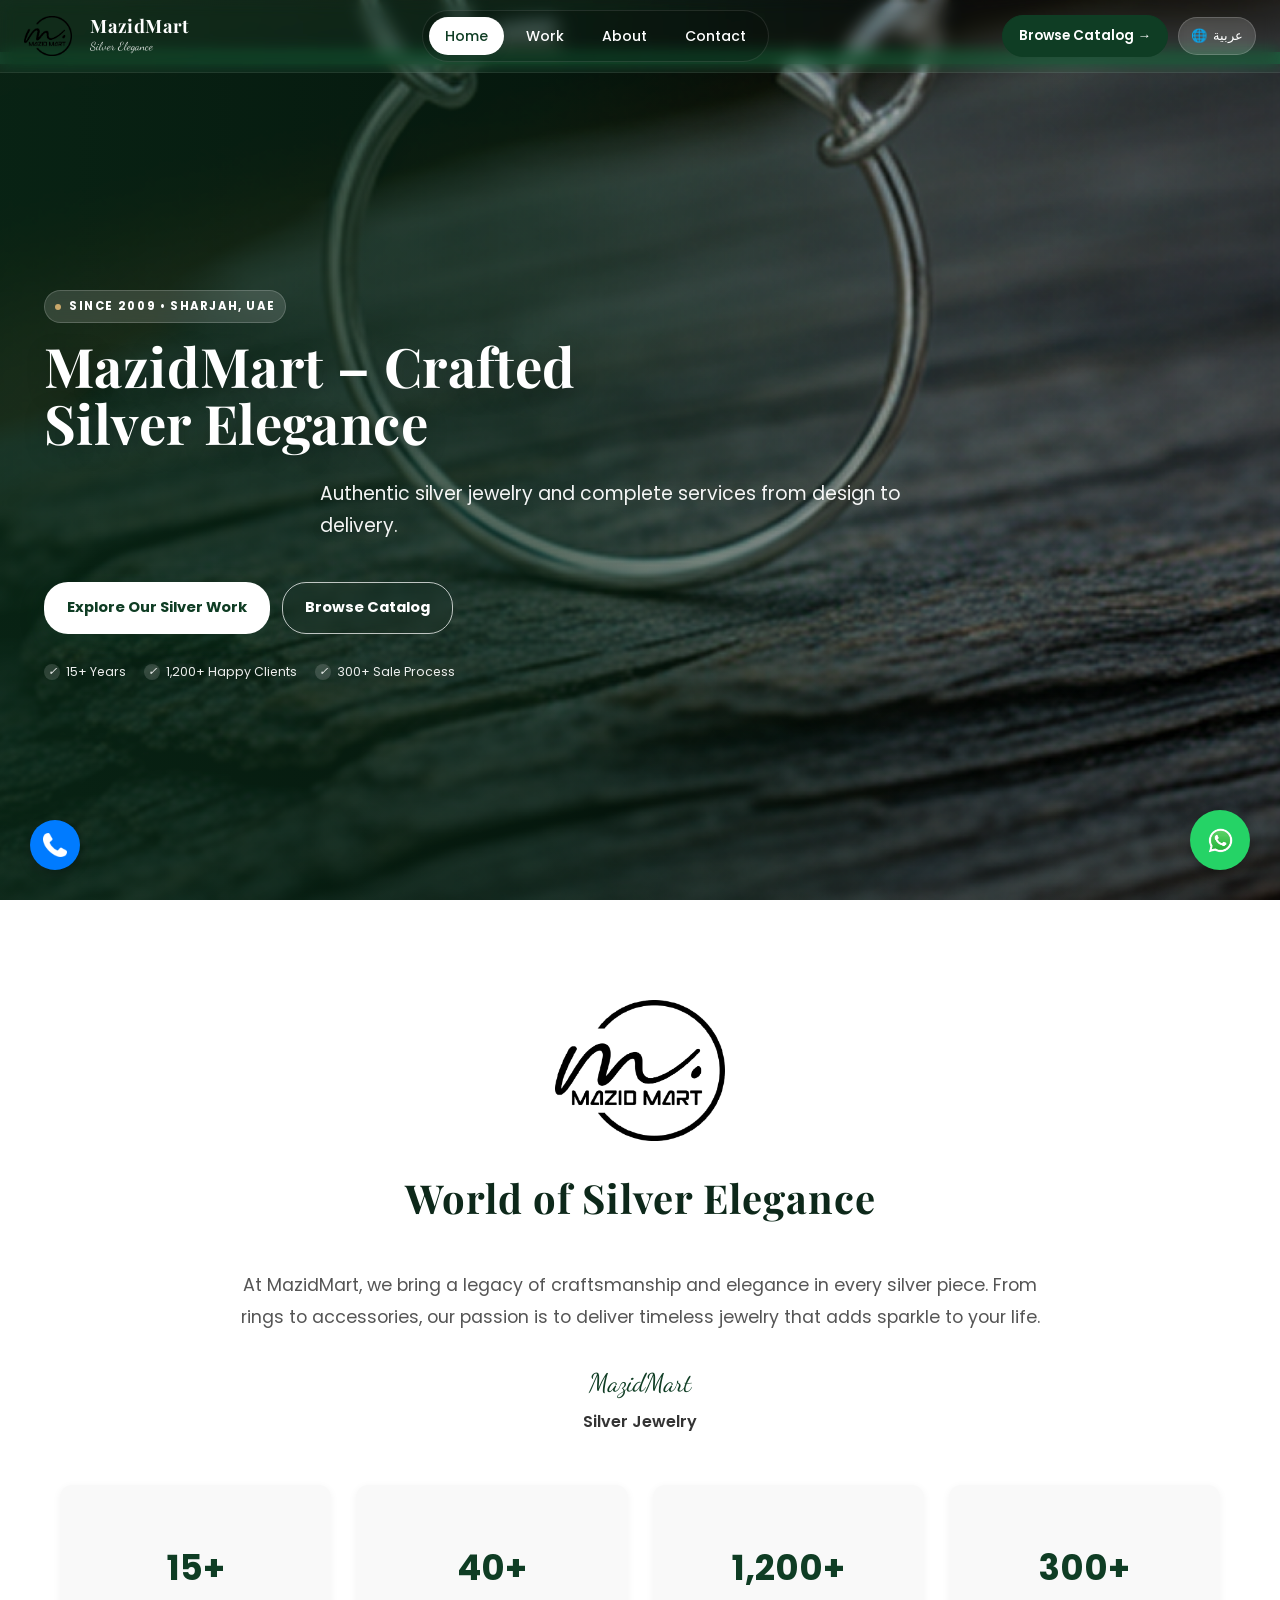
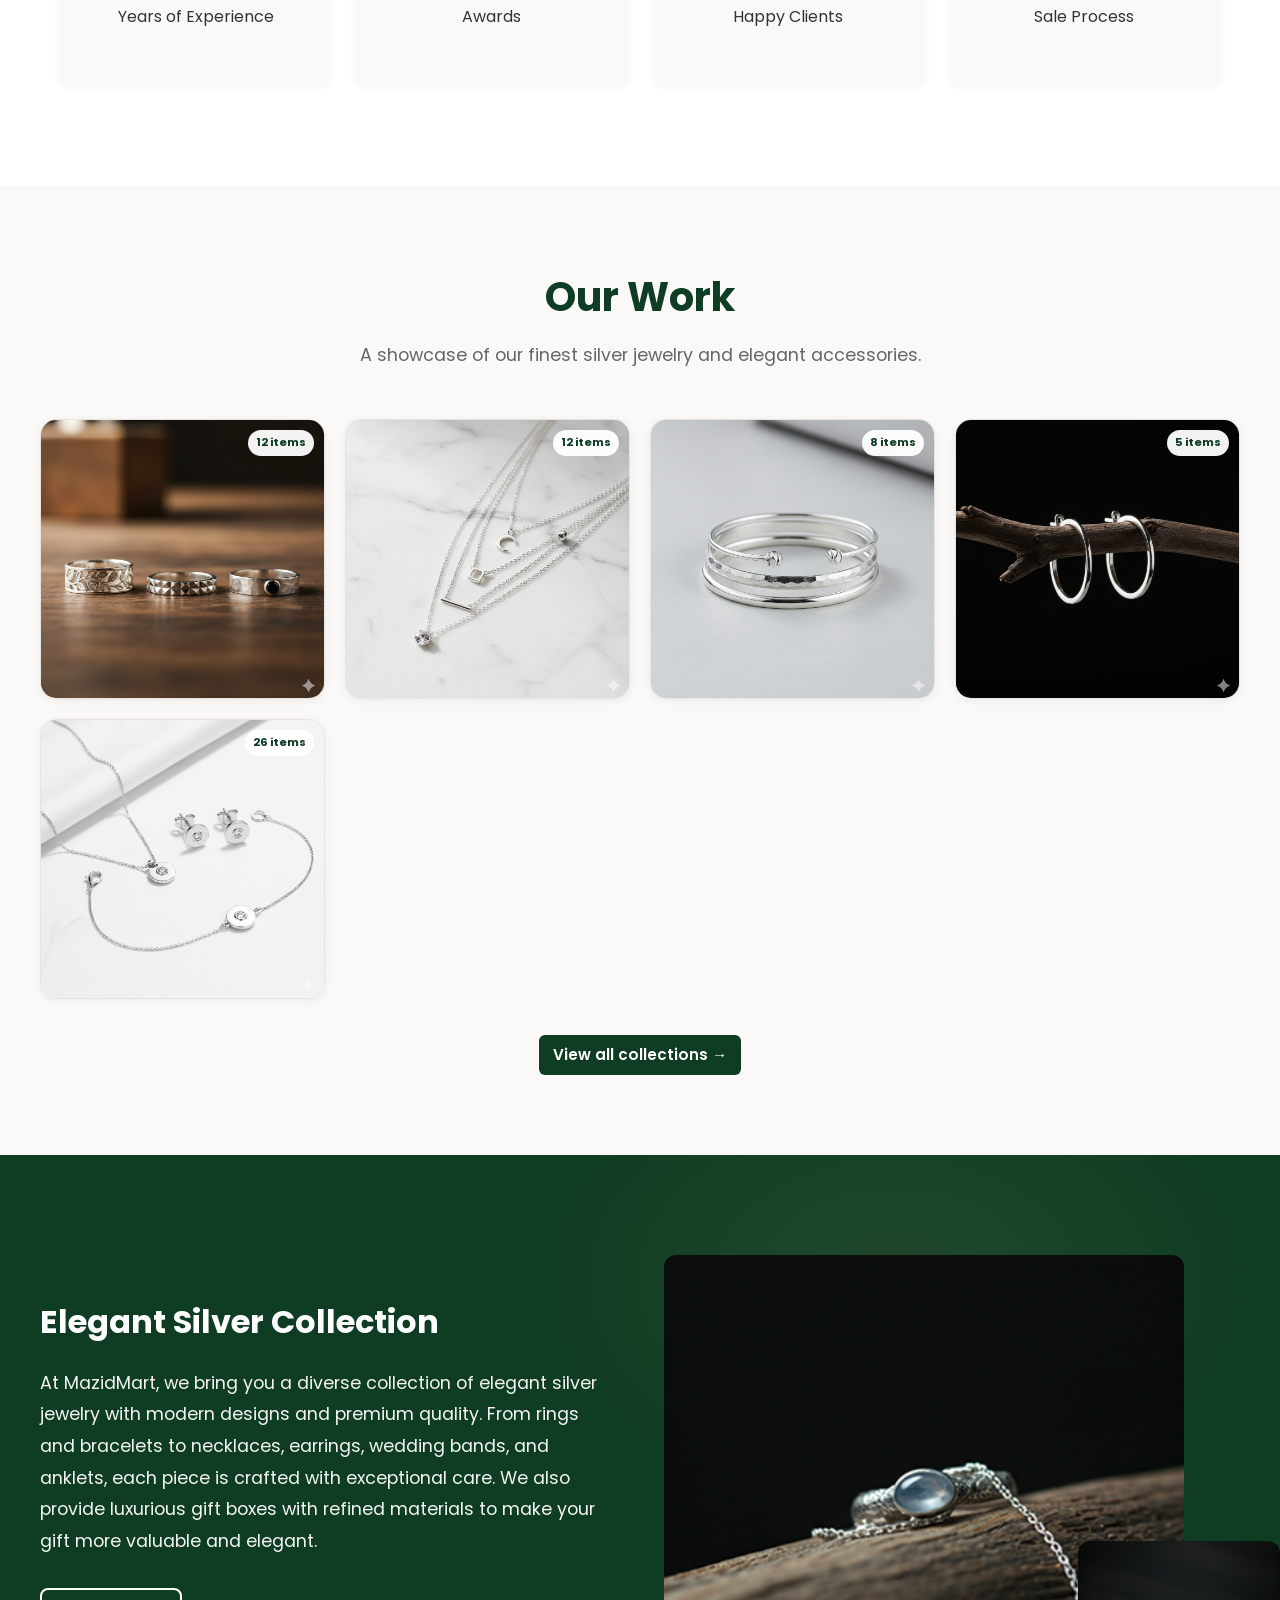
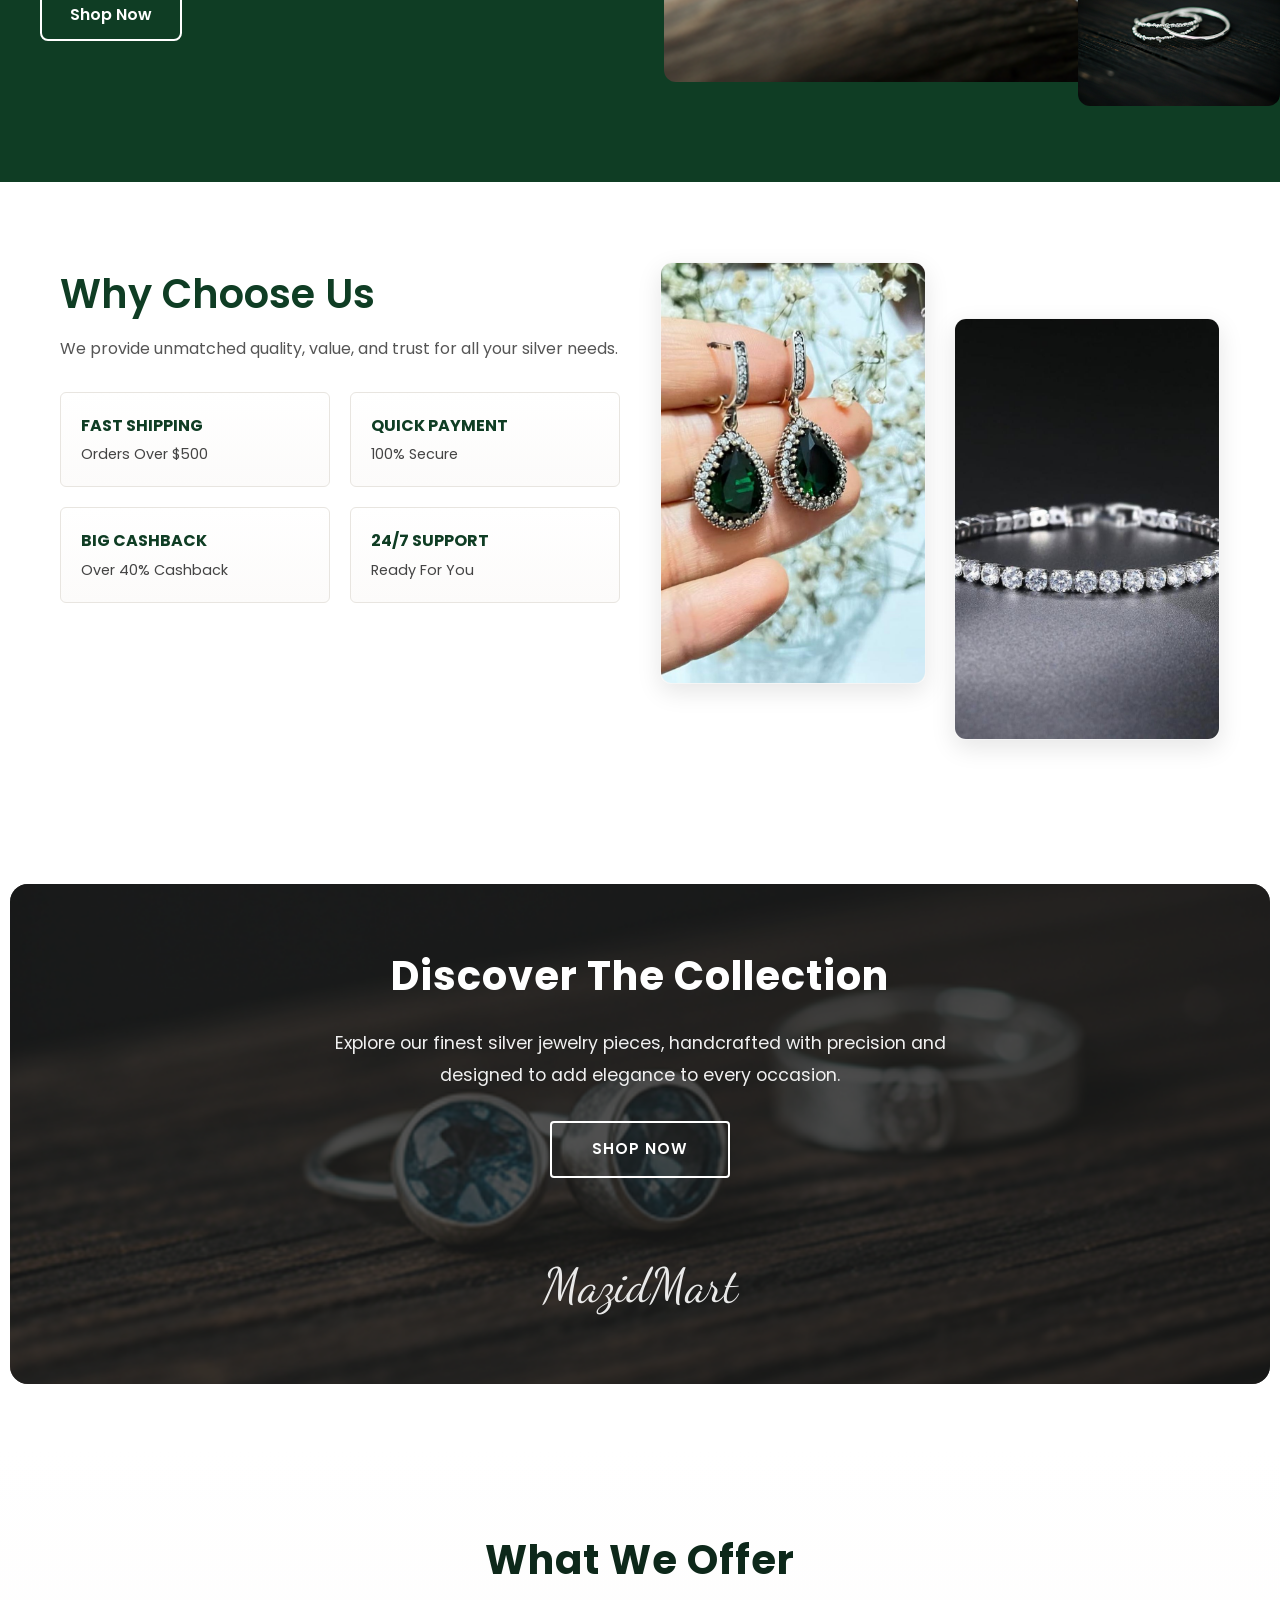
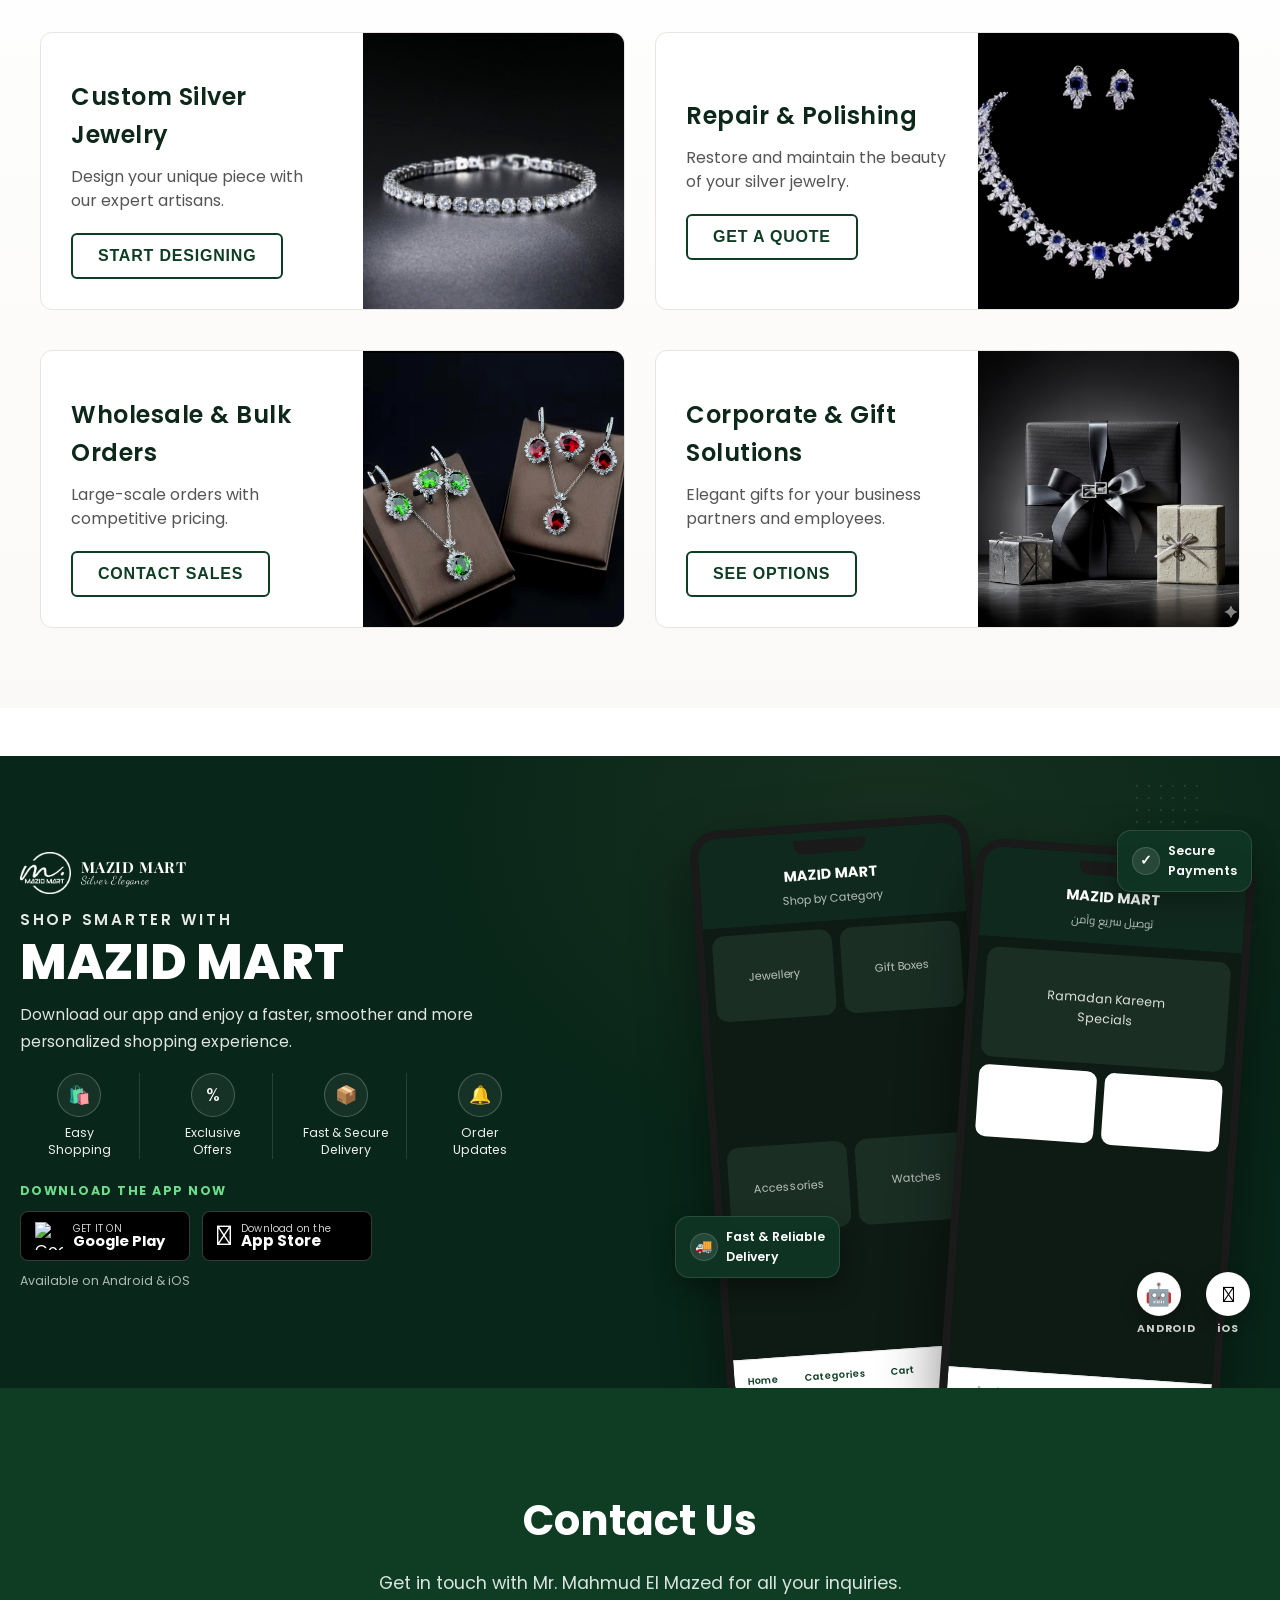
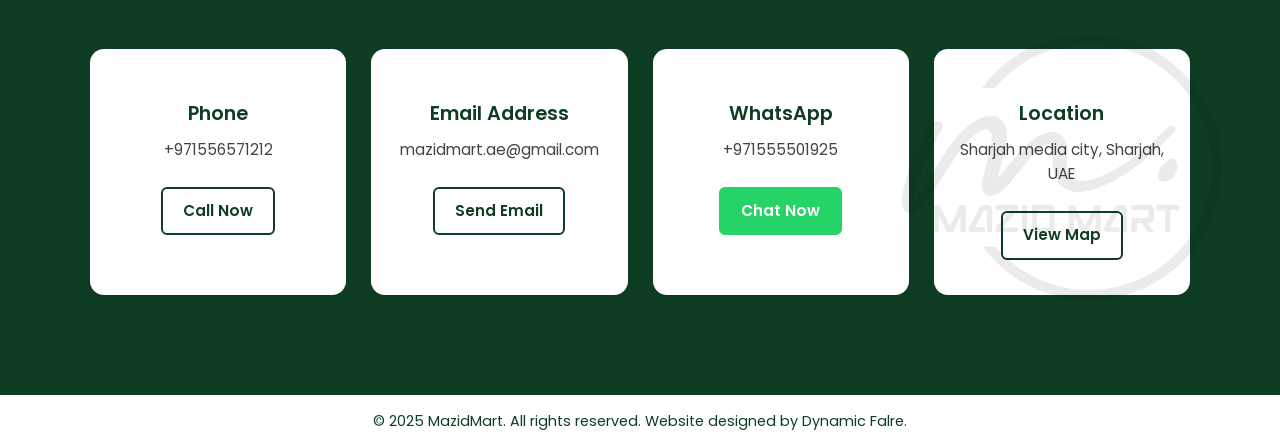
==== index.html @ 4e130cd4 "feat: add app download section like image (Android + iOS) - dark green app-download with shop smarte" ====
<!DOCTYPE html>
<html lang="en">
<head>
  <meta charset="UTF-8">
  <meta name="viewport" content="width=device-width, initial-scale=1.0">
  <title>MazidMart</title>

  <!-- CSS -->
  <link rel="stylesheet" href="css/tokens.css">
  <link rel="stylesheet" href="css/base.css">
  <link rel="stylesheet" href="css/header.css">
  <link rel="stylesheet" href="css/hero.css">
  <link rel="stylesheet" href="css/about.css">
  <link rel="stylesheet" href="css/collection.css">
  <link rel="stylesheet" href="css/choose.css">
  <link rel="stylesheet" href="css/service.css">
  <link rel="stylesheet" href="css/work.css">
  <link rel="stylesheet" href="css/discover_section.css">
  <link rel="stylesheet" href="css/contact.css">
  <link rel="stylesheet" href="css/action_buttons.css">
  <link rel="stylesheet" href="css/footer.css">
  <link rel="stylesheet" href="css/catalog.css">
  <link rel="stylesheet" href="css/landing.css?v=1.2">

  <link href="https://fonts.googleapis.com/css2?family=Cairo:wght@400;600;700&family=Poppins:wght@400;600;700&family=Playfair+Display:wght@600;700&family=Dancing+Script:wght@700&display=swap" rel="stylesheet">

</head>

<body>
  <!-- Overlay للموبايل - واحدة فقط ✅ -->
  <div class="overlay" id="overlay"></div>

  <!-- Header — Refactored Premium -->
  <header class="header">
    <div class="header-inner">
      <div class="logo">
        <a href="index.html"><img src="images/MazidMartLogo.png" alt="MazidMart Logo"></a>
        <div style="display:flex; flex-direction:column; margin-left:8px;">
          <span class="logo-text">MazidMart</span>
          <span class="logo-sub">Silver Elegance</span>
        </div>
      </div>

      <nav class="nav" id="nav-menu">
        <a href="#home" data-key="home" class="active">Home</a>
        <a href="#work" data-key="work">Collections</a>
        <a href="#about" data-key="about">About</a>
        <a href="#contact" data-key="contact">Contact</a>
        <a href="categories.html" class="cta-header mobile-only" style="margin-top:16px;">Browse Catalog →</a>
      </nav>

      <div class="actions">
        <a href="categories.html" class="cta-header">Browse Catalog →</a>
        <button id="lang-btn"><span>🌐</span> <span>English</span></button>
        <button class="menu-toggle" id="menu-toggle" aria-label="Menu">☰</button>
      </div>
    </div>
  </header>

  <!-- ✅ Hero Section — Premium Refactored -->
  <section class="hero" id="home">
    <div class="hero-slider">
      <div class="slide active" style="background-image: url('images/hero_images/slide1.png');"></div>
      <div class="slide" style="background-image: url('images/hero_images/slide2.png');"></div>
      <div class="slide" style="background-image: url('images/hero_images/slide3.png');"></div>
      <div class="slide" style="background-image: url('images/hero_images/slide4.png');"></div>
    </div>
    <div class="hero-content">
      <div class="hero-eyebrow"><i></i> <span>Since 2009 • Sharjah, UAE</span></div>
      <h1 data-key="hero_title">MazidMart — <span>Crafted Silver</span> Elegance</h1>
      <p data-key="hero_desc">Authentic 925 silver jewelry, handcrafted in the UAE. Explore live collections, premium gift boxes & bespoke services.</p>
      <div class="hero-ctas">
        <a href="#work" class="hero-btn" data-key="hero_btn">Explore Collections →</a>
        <a href="categories.html" class="hero-btn secondary">Browse Catalog</a>
      </div>
      <div class="hero-trust">
        <span><i>✓</i> 15+ Years</span>
        <span><i>✓</i> 1,200+ Happy Clients</span>
        <span><i>✓</i> 300+ Sale Process</span>
      </div>
    </div>
  </section>

  <!-- ✅ About Section -->
  <section class="about-stats" id="about">
    <div class="container">
      <div class="about-icon">
        <img src="images/MazidMartLogo.png" alt="MazidMart Logo">
      </div>
      <h2 class="section-title" data-key="about_title">World of Silver Elegance</h2>
      <p class="section-desc" data-key="about_desc">
        At MazidMart, we bring a legacy of craftsmanship and elegance in every silver piece. 
        From rings to accessories, our passion is to deliver timeless jewelry that adds sparkle to your life.
      </p>
      <div class="about-signature">
        <p class="sign">MazidMart</p>
        <span data-key="about_sub">Silver Jewelry</span>
      </div>
      <div class="stats-grid">
        <div class="stat">
          <h3>15+</h3>
          <p data-key="about_years">Years of Experience</p>
        </div>
        <div class="stat">
          <h3>40+</h3>
          <p data-key="about_awards">Awards</p>
        </div>
        <div class="stat">
          <h3>1,200+</h3>
          <p data-key="about_clients">Happy Clients</p>
        </div>
        <div class="stat">
          <h3>300+</h3>
          <p data-key="sale_process">Sale Process</p>
        </div>
      </div>
    </div>
  </section>

  <!-- ✅ Catalog Section — moved up for primary conversion -->
 <section class="our-work" id="work">
  <div class="work-header">
    <h2 data-key="work_title">Our Collections</h2>
    <p data-key="work_subtitle">Live catalog — explore categories, then dive into products. Handcrafted 925 silver.</p>
  </div>
  <div id="catalogStatus" class="catalog-status" aria-live="polite">Loading collections…</div>
  <div class="work-grid" id="workGrid"></div>
 </section>

    <!-- ✅ Collection Section -->
    <section class="collection" id="collection">
    <div class="collection-container">
        <div class="collection-text">
        <h2 data-key="collection_title">Elegant Silver Collection</h2>
        <p data-key="collection_desc">
            At MazidMart, we bring you elegant silver rings and accessories with modern designs
            and premium quality. We also provide stylish boxes with refined materials
            to make your gift more valuable and elegant.
        </p>
        <a href="#work" class="collection-btn" data-key="collection_btn">Shop Now</a>
        </div>

        <div class="collection-images">
        <img src="images/collection/collection1.png" alt="Silver Ring" />
        <img src="images/collection/collection2.png" alt="Silver Bracelet" />
        </div>
    </div>
    </section>

  <!-- ✅ Dynamic Home Sections (live from app: banners, new arrivals, best sellers, highlights) -->
  <div id="dynamicHomeSections"></div>

  <!-- ✅ Choose Us Section -->
  <section class="why-choose-us">
    <div class="container">
      <div class="features">
        <h2 data-key="choose_title">Why Choose Us</h2>
        <p class="subtitle" data-key="choose_subtitle">Phasellus ullamcorper odio vitae eleifend ultricies.</p>
        <div class="features-grid">
          <div class="feature-box">
            <div>
              <h3 data-key="choose_fast">FAST SHIPPING</h3>
              <p data-key="choose_fast_desc">Orders Over $500</p>
            </div>
          </div>
          <div class="feature-box">
            <div>
              <h3 data-key="choose_payment">QUICK PAYMENT</h3>
              <p data-key="choose_payment_desc">100% Secure</p>
            </div>
          </div>
          <div class="feature-box">
            <div>
              <h3 data-key="choose_cashback">BIG CASHBACK</h3>
              <p data-key="choose_cashback_desc">Over 40% Cashback</p>
            </div>
          </div>
          <div class="feature-box">
            <div>
              <h3 data-key="choose_support">24/7 SUPPORT</h3>
              <p data-key="choose_support_desc">Ready For You</p>
            </div>
          </div>
        </div>
      </div>
      <div class="promo">
        <div class="promo-card">
          <img src="images/mazid products/Earrings/earrings1.jpg" alt="Discover Collection">
          <div class="overlay">
            <span class="tag" data-key="card1_tag">New Arrival</span>
            <h3 data-key="card1_title">Discover New Collection</h3>
          </div>
        </div>
        <div class="promo-card">
          <img src="images/mazid products/Bracelets/Bracelets3.jpg" alt="Personalise Jewelry">
          <div class="overlay">
            <span class="tag" data-key="card2_tag">Engraving</span>
            <h3 data-key="card2_title">Personalise Your Creation</h3>
          </div>
        </div>
      </div>
    </div>
  </section>

  <!-- ✅ Discover Collection Section -->
  <section class="discover-collection">
    <img src="images/hero_images/slide2.png" alt="Silver Collection Background" class="discover-bg">
    <div class="discover-overlay">
      <h2 data-key="discover_title">Discover The Collection</h2>
      <p data-key="discover_desc">Explore our finest silver jewelry pieces, handcrafted with precision and designed to add elegance to every occasion.</p>
      <a href="#work" class="discover-btn" data-key="discover_btn">SHOP NOW</a>
      <div class="discover-signature">MazidMart</div>
    </div>
  </section>


  <!-- ✅ Services Section -->
  <section class="services" id="services">
    <h2 class="section-title" data-key="services_title">What We Offer</h2>
    <div class="services-grid">

      <a href="#" class="service-card" aria-label="Learn more about Custom Silver Jewelry">
        <div class="service-content">
          <div class="service-icon"><i class="fas fa-pencil-alt"></i></div> 
          <h3 data-key="service1_title">Custom Silver Jewelry</h3>
          <p data-key="service1_desc">Design your unique piece with our expert artisans.</p>
          <button class="cta-button" data-key="btn_design">Start Designing</button>
        </div>
        <div class="service-image">
          <img src="images/mazid products/Bracelets/Bracelets3.jpg" alt="Custom Silver Jewelry">
        </div>
      </a>

      <a href="#" class="service-card reverse" aria-label="Get a quote for Repair & Polishing">
        <div class="service-content">
          <div class="service-icon"><i class="fas fa-hammer"></i></div> 
          <h3 data-key="service2_title">Repair & Polishing</h3>
          <p data-key="service2_desc">Restore and maintain the beauty of your silver jewelry.</p>
          <button class="cta-button" data-key="btn_quote">Get a Quote</button>
        </div>
        <div class="service-image">
          <img src="images/mazid products/silver_sets/silver_sets2.jpg" alt="Repair & Polishing">
        </div>
      </a>

      <a href="#" class="service-card" aria-label="Inquire about Wholesale & Bulk Orders">
        <div class="service-content">
          <div class="service-icon"><i class="fas fa-box"></i></div> 
          <h3 data-key="service3_title">Wholesale & Bulk Orders</h3>
          <p data-key="service3_desc">Large-scale orders with competitive pricing.</p>
          <button class="cta-button" data-key="btn_sales">Contact Sales</button>
        </div>
        <div class="service-image">
          <img src="images/mazid products/silver_sets/silver_sets22.jpg" alt="Wholesale & Bulk Orders">
        </div>
      </a>

      <a href="#" class="service-card reverse" aria-label="Explore Corporate & Gift Solutions">
        <div class="service-content">
          <div class="service-icon"><i class="fas fa-gift"></i></div> 
          <h3 data-key="service4_title">Corporate & Gift Solutions</h3>
          <p data-key="service4_desc">Elegant gifts for your business partners and employees.</p>
          <button class="cta-button" data-key="btn_options">See Options</button>
        </div>
        <div class="service-image">
          <img src="images/services/service4.png" alt="Corporate & Gift Solutions">
        </div>
      </a>

    </div>
  </section>

  <!-- ✅ App Download Section — Like Image -->
  <section class="app-download" id="app">
    <div class="app-download-container">
      <div class="app-download-content">
        <div class="app-download-logo">
          <img src="images/MazidMartLogo.png" alt="MazidMart">
          <div class="app-download-logo-text">MAZID MART<small>Silver Elegance</small></div>
        </div>
        <h2><span class="small">SHOP SMARTER WITH</span><span>MAZID MART</span></h2>
        <p class="app-download-desc">Download our app and enjoy a faster, smoother and more personalized shopping experience.</p>
        <div class="app-features">
          <div class="app-feature"><div class="app-feature-icon">🛍️</div><span>Easy<br>Shopping</span></div>
          <div class="app-feature"><div class="app-feature-icon">%</div><span>Exclusive<br>Offers</span></div>
          <div class="app-feature"><div class="app-feature-icon">📦</div><span>Fast &amp; Secure<br>Delivery</span></div>
          <div class="app-feature"><div class="app-feature-icon">🔔</div><span>Order<br>Updates</span></div>
        </div>
        <div class="app-download-cta-title">DOWNLOAD THE APP NOW</div>
        <div class="app-stores">
          <a href="https://play.google.com/store/apps/details?id=com.qatfa.mazid_silver_customer" target="_blank" rel="noopener" class="store-btn">
            <img src="https://upload.wikimedia.org/wikipedia/commons/d/d0/Google_Play_Arrow_logo.svg" alt="Google Play">
            <span class="store-text"><small>GET IT ON</small><strong>Google Play</strong></span>
          </a>
          <a href="https://apps.apple.com/app/mazid-mart" target="_blank" rel="noopener" class="store-btn apple" id="iosLink">
            <span style="font-size:28px; line-height:1;"></span>
            <span class="store-text"><small>Download on the</small><strong>App Store</strong></span>
          </a>
        </div>
        <div class="app-available">Available on Android &amp; iOS</div>
      </div>
      <div class="app-phones">
        <div class="app-badge badge-secure"><span class="badge-icon">✓</span> Secure<br>Payments</div>
        <div class="phone phone-1">
          <div style="background:#10291e; color:#fff; padding:32px 14px 12px; text-align:center; font-weight:700; font-size:.9rem;">MAZID MART<br><small style="opacity:.7; font-weight:400; font-size:.7rem;">Shop by Category</small></div>
          <div style="padding:8px; display:grid; grid-template-columns:1fr 1fr; gap:8px; background:#0e1a14; flex:1;">
            <div style="background:#1a2e24; border-radius:12px; height:86px; display:flex; align-items:center; justify-content:center; color:rgba(255,255,255,.7); font-size:.7rem; text-align:center;">Jewellery</div>
            <div style="background:#1a2e24; border-radius:12px; height:86px; display:flex; align-items:center; justify-content:center; color:rgba(255,255,255,.7); font-size:.7rem; text-align:center;">Gift Boxes</div>
            <div style="background:#1a2e24; border-radius:12px; height:86px; display:flex; align-items:center; justify-content:center; color:rgba(255,255,255,.7); font-size:.7rem; text-align:center;">Accessories</div>
            <div style="background:#1a2e24; border-radius:12px; height:86px; display:flex; align-items:center; justify-content:center; color:rgba(255,255,255,.7); font-size:.7rem; text-align:center;">Watches</div>
          </div>
          <div style="height:42px; background:#fff; border-top:1px solid #eee; display:flex; justify-content:space-around; align-items:center; font-size:.6rem; color:var(--color-primary); font-weight:600;"><span>Home</span><span>Categories</span><span>Cart</span><span>Account</span></div>
        </div>
        <div class="phone phone-2">
          <div style="background:#10291e; color:#fff; padding:32px 14px 12px; text-align:center; font-weight:700; font-size:.9rem;">MAZID MART<br><small style="opacity:.7; font-weight:400; font-size:.7rem;">توصيل سريع وآمن</small></div>
          <div style="padding:10px; background:#0e1a14; flex:1; display:flex; flex-direction:column; gap:8px;">
            <div style="background:#1a2e24; border-radius:12px; height:110px; display:flex; align-items:center; justify-content:center; color:rgba(255,255,255,.85); font-size:.78rem; text-align:center; padding:8px;">Ramadan Kareem<br>Specials</div>
            <div style="display:grid; grid-template-columns:1fr 1fr; gap:8px;">
              <div style="background:#fff; border-radius:10px; height:72px;"></div>
              <div style="background:#fff; border-radius:10px; height:72px;"></div>
            </div>
          </div>
          <div style="height:42px; background:#fff; border-top:1px solid #eee; display:flex; justify-content:space-around; align-items:center; font-size:.6rem; color:var(--color-primary); font-weight:600;"><span>الرئيسية</span><span>الأقسام</span><span>السلة</span></div>
        </div>
        <div class="app-badge badge-delivery"><span class="badge-icon">🚚</span> Fast &amp; Reliable<br>Delivery</div>
        <div class="app-platforms">
          <div style="text-align:center;"><div class="platform-icon">🤖</div><div class="platform-label">ANDROID</div></div>
          <div style="text-align:center;"><div class="platform-icon apple"></div><div class="platform-label">iOS</div></div>
        </div>
      </div>
    </div>
  </section>

  <!-- ✅ Contact Section -->
  <section class="mazid-contact" id="contact">
      <div class="mazid-contact-container">
          
          <img 
              src="images/MazidMartLogo.png" 
              alt="Decorative Pattern" 
              class="mazid-contact-decoration"
          >
          
          <h2 class="mazid-contact-title" data-key="contact_title">Contact Us</h2>
          <p class="mazid-contact-subtitle" data-key="contact_subtitle">
              Get in touch with Mr. Mahmud El Mazed for all your inquiries.
          </p>
          
          <div class="mazid-contact-grid">
              
              <div class="mazid-contact-card">
                  <div class="mazid-contact-icon"><i class="fas fa-phone-alt"></i></div>
                  <h3 data-key="contact_phone1_label">Phone Number</h3>
                  <p class="mazid-contact-info" dir="ltr">+971556571212</p>
                  <a href="tel:+971556571212" class="mazid-contact-btn" data-key="btn_call">Call Now</a>
              </div>
              
              <div class="mazid-contact-card">
                  <div class="mazid-contact-icon"><i class="fas fa-envelope"></i></div>
                  <h3 data-key="contact_email_label">Email Address</h3>
                  <p class="mazid-contact-info">mazidmart.ae@gmail.com</p>
                  <a href="mailto:mazidmart.ae@gmail.com" class="mazid-contact-btn" data-key="btn_email">Send Email</a>
              </div>

              <div class="mazid-contact-card">
                <div class="mazid-contact-icon"><i class="fab fa-whatsapp"></i></div>
                <h3 data-key="contact_phone2_label">WhatsApp</h3>
                <p class="mazid-contact-info" dir="ltr">+971555501925</p>
                <a href="https://wa.me/971555501925" target="_blank" class="mazid-contact-btn whats-app-btn" data-key="btn_whatsapp">Chat Now</a>
            </div>

              <div class="mazid-contact-card">
                  <div class="mazid-contact-icon"><i class="fas fa-map-marker-alt"></i></div>
                  <h3 data-key="contact_address_label">Location</h3>
                  <p class="mazid-contact-info" data-key="contact_address_value">Sharjah media city, Sharjah, UAE</p>
                  <a href="https://maps.app.goo.gl/YourMapLink" target="_blank" class="mazid-contact-btn" data-key="btn_map">View Map</a>
              </div>
              

              
          </div>
      </div>
  </section>

  <!-- ✅ Fixed Action Buttons (Icons) -->
  <div class="fixed-actions-wrapper">
      <a 
          href="https://wa.me/971555501925" 
          target="_blank" 
          class="action-icon whatsapp-action" 
          aria-label="Chat on WhatsApp"
      >
          <img src="images/contact_icons/whatsapp.png" alt="WhatsApp Icon" class="action-img">
      </a>

      <a 
          href="tel:+971556571212" 
          class="action-icon call-action" 
          aria-label="Make a phone call"
      >
          <img src="images/contact_icons/phone-call.png" alt="Phone Call Icon" class="action-img">
      </a>
  </div>

  <!-- ✅ Footer Section -->
  <section class="footer">
      <div class="footer-container">
          <p class="copyright-text" data-key="footer_copyright">
              2025 MazidMart. All rights reserved. Website designed by [Your Company Name].
          </p>
      </div>
  </section>

  <!-- Silver ticker (optional) -->
  <div id="silverTicker" class="silver-ticker" aria-live="polite"></div>

  <!-- Image Slider Modal -->
  <div id="imageModal" class="modal-slider">
    <span class="close-btn">&times;</span>
    <div class="modal-content">
      <div class="slider-container">
        <div class="slider-images">
          <!-- Images will be dynamically inserted here by JavaScript -->
        </div>
        <button class="prev-btn">&#10094;</button>
        <button class="next-btn">&#10095;</button>
      </div>
      <div class="slider-caption">
        <h4 id="sliderTitle">Category Name</h4>
        <span class="catalog-close-hint">ESC to close</span>
      </div>
      <!-- Live products grid (catalog) -->
      <div id="catalogProducts" class="product-modal-grid" style="display:none"></div>
    </div>
  </div>

  <!-- JS -->
  <script src="js/config.js"></script>
  <script src="js/api.js"></script>
  <script src="js/lang.js" defer></script>
  <script src="js/header.js" defer></script>
  <script src="js/slider.js" defer></script>
  <script src="js/animation.js" defer></script>
  <script src="js/work_slider.js" defer></script>
  <script src="js/catalog.js" defer></script>
  <script src="js/home.js?v=1.3" defer></script>
</body>
</html>
---- css/tokens.css ----
/* ===== Design Tokens — MazidMart Luxury Silver ===== */
:root {
  --color-primary: #0f3d24;
  --color-primary-600: #145a35;
  --color-primary-800: #0a2a18;
  --color-accent: #c9a86a;
  --color-accent-600: #b89452;
  --color-bg: #faf9f7;
  --color-surface: #ffffff;
  --color-surface-2: #f3f1ee;
  --color-text: #1a1a1a;
  --color-text-muted: #6b7280;
  --color-border: #e8e5e0;
  --color-silver: #c0c0c0;
  --color-overlay: rgba(15,61,36,0.92);
  --radius-sm: 8px;
  --radius-md: 12px;
  --radius-lg: 16px;
  --radius-xl: 20px;
  --shadow-sm: 0 2px 8px rgba(0,0,0,0.06);
  --shadow-md: 0 8px 24px rgba(0,0,0,0.10);
  --shadow-lg: 0 16px 40px rgba(0,0,0,0.14);
  --container-max: 1280px;
  --header-h: 64px;
  --ease: cubic-bezier(.4,0,.2,1);
  --bp-xs: 480px;
  --bp-sm: 768px;
  --bp-md: 1024px;
  --bp-lg: 1280px;
  --bp-xl: 1440px;
}
---- css/base.css ----
/* ===== Fonts Setup ===== */
@import url('https://fonts.googleapis.com/css2?family=Cairo:wght@400;600;700&family=Poppins:wght@400;600;700&display=swap');

/* ===== Reset CSS ===== */
* {
  margin: 0;
  padding: 0;
  box-sizing: border-box;
}

html {
  scroll-behavior: smooth;
}

body {
  font-family: "Poppins", "Cairo", sans-serif;
  background: #ffffff;
  color: #222;
  line-height: 1.6;
}


/* ===== Language Specific ===== */
body.ar {
  direction: rtl;
  text-align: right;
  font-family: "Cairo", Tahoma, sans-serif;
}

body.en {
  direction: ltr;
  text-align: left;
  font-family: "Poppins", "Cairo", sans-serif;
}
/* Signature only uses Dancing Script */
.sign, .discover-signature {
  font-family: "Dancing Script", cursive;
}

/* ===== Containers ===== */
.container {
  max-width: 1200px;
  margin: 0 auto;
  padding: 0 20px;
}

/* ===== Tokens import via tokens.css load order ===== */

/* ===== Sections ===== */
section {
  padding: 80px 20px;
  scroll-margin-top: 80px;
}
@media (max-width: 1024px) { section{ padding: 64px 20px; } }
@media (max-width: 480px) { section{ padding: 48px 16px; } }

.section-title {
  font-size: clamp(1.6rem, 4vw, 2.2rem);
  font-weight: 700;
  color: var(--color-primary, #0f3d24);
  margin-bottom: 15px;
  text-align: center;
}

.section-desc {
  font-size: 1rem;
  color: #555;
  max-width: 800px;
  margin: 0 auto 40px;
  text-align: center;
}

/* ===== Buttons ===== */
.btn {
  display: inline-flex;
  align-items: center;
  gap: 6px;
  padding: 8px 14px;
  background: #0f3d24;
  color: #fff;
  border: none;
  border-radius: 6px;
  font-size: 0.95rem;
  font-weight: 600;
  cursor: pointer;
  transition: background 0.3s ease;
}

.btn:hover {
  background: #145a35;
}

.btn span {
  font-family: inherit;
}

/* ===== Utilities ===== */
img {
  max-width: 100%;
  height: auto;
  display: block;
}

h1, h2, h3, h4, h5, h6 {
  font-family: inherit;
  font-weight: 600;
  color: inherit;
}

p {
  font-family: inherit;
  color: inherit;
}
---- css/header.css ----
/* ===== Header — Premium Refactored ===== */
.header {
  position: fixed;
  top: 0; left: 0; width: 100%;
  z-index: 1000;
  background: rgba(255,255,255,0.04);
  backdrop-filter: blur(8px) saturate(1.2);
  border-bottom: 1px solid rgba(255,255,255,0.08);
  transition: background .35s var(--ease, ease), box-shadow .35s var(--ease, ease), border-color .35s;
  box-sizing: border-box;
}
.header.scrolled {
  background: rgba(255,255,255,0.92);
  backdrop-filter: blur(12px) saturate(1.2);
  box-shadow: 0 6px 24px rgba(15,61,36,0.08);
  border-bottom: 1px solid rgba(15,61,36,0.08);
}
.header.scrolled .nav a{ color: #1a1a1a; }
.header.scrolled .nav a:hover{ color: var(--color-primary); }
.header.scrolled .menu-toggle{ color: var(--color-primary); }
.header.scrolled #lang-btn{ background:#fff; border:1px solid var(--color-border); color: var(--color-primary); }

.header-inner{
  max-width: 1280px;
  margin:0 auto;
  padding: 0 24px;
  height: 72px;
  display:flex;
  align-items:center;
  justify-content:space-between;
  gap:20px;
}

/* Logo */
.logo{ display:flex; align-items:center; gap:10px; flex-shrink:0; }
.logo a{ display:flex; align-items:center; }
.logo img{ height:40px; display:block; transition: transform .3s; }
.logo:hover img{ transform: scale(1.02); }
.logo-text{
  font-family:"Playfair Display", serif;
  font-weight:700;
  font-size:1.15rem;
  color:#fff;
  letter-spacing:.4px;
  line-height:1;
}
.header.scrolled .logo-text{ color: var(--color-primary); }
.logo-sub{
  font-family:"Dancing Script", cursive;
  font-size:.72rem;
  color: rgba(255,255,255,.82);
  margin-top:2px;
}
.header.scrolled .logo-sub{ color: var(--color-text-muted); }

/* Nav — centered pill */
.nav{
  display:flex;
  align-items:center;
  gap:6px;
  background: rgba(0,0,0,.18);
  padding:6px;
  border-radius: 28px;
  border:1px solid rgba(255,255,255,.10);
}
.header.scrolled .nav{
  background: var(--color-surface-2);
  border-color: var(--color-border);
}
.nav a{
  text-decoration:none;
  color:#fff;
  font-weight:500;
  font-size:.88rem;
  padding:8px 16px;
  border-radius:20px;
  transition: all .25s var(--ease);
  position:relative;
  white-space:nowrap;
}
.nav a:hover{
  background: rgba(255,255,255,.14);
  color:#fff;
}
.nav a.active{
  background: #fff;
  color: var(--color-primary);
  box-shadow: 0 2px 10px rgba(0,0,0,.10);
}
.header.scrolled .nav a.active{
  background: var(--color-primary);
  color:#fff;
}

/* Actions */
.actions{ display:flex; align-items:center; gap:10px; flex-shrink:0; }
.cta-header{
  display:inline-flex; align-items:center; gap:8px;
  padding:9px 16px;
  background: var(--color-primary);
  color:#fff;
  border-radius: 22px;
  text-decoration:none;
  font-weight:600;
  font-size:.85rem;
  border:1px solid var(--color-primary);
  transition: all .25s;
}
.cta-header:hover{ background: var(--color-primary-600); transform: translateY(-1px); box-shadow: 0 6px 16px rgba(15,61,36,.18); }
.header.scrolled .cta-header{ box-shadow:none; }
.cta-header.mobile-only{ display:none; }
#lang-btn{
  display:flex; align-items:center; gap:6px;
  font-size:.82rem; padding:8px 12px;
  border-radius:20px;
  background: rgba(255,255,255,.14);
  color:#fff;
  border:1px solid rgba(255,255,255,.18);
  cursor:pointer;
  font-family:"Poppins", sans-serif;
  transition: all .25s;
  backdrop-filter: blur(6px);
}
#lang-btn:hover{ background: rgba(255,255,255,.22); }
.header.scrolled #lang-btn:hover{ background:#fff; }

/* Mobile toggle */
.menu-toggle{
  display:none;
  font-size:26px;
  background:none; border:none; cursor:pointer; color:#fff;
  width:40px; height:40px; border-radius:50%;
  align-items:center; justify-content:center;
  transition: background .2s;
}
.menu-toggle:hover{ background: rgba(255,255,255,.12); }

/* Overlay */
.overlay{
  display:none; position:fixed; inset:0;
  background: rgba(10,42,24,.42);
  backdrop-filter: blur(3px);
  z-index:999; opacity:0; transition: opacity .3s;
}
.overlay.show{ display:block; opacity:1; }

/* Responsive — tablet */
@media (max-width: 1024px){
  .header-inner{ padding:0 18px; height:68px; }
  .nav{ gap:4px; padding:5px; }
  .nav a{ padding:7px 12px; font-size:.82rem; }
  .logo img{ height:36px; }
}

/* Mobile drawer */
@media (max-width: 860px){
  .header-inner{ display:grid; grid-template-columns: auto 1fr auto; gap:10px; }
  .logo{ order:2; justify-self:center; }
  .actions{ order:1; justify-self:start; }
  .menu-toggle{ display:flex; order:3; justify-self:end; }
  .nav{
    display:flex;
    flex-direction:column;
    position:fixed; top:0; right:0;
    width:78%; max-width:340px; height:100vh;
    background:#fff;
    border-left:1px solid var(--color-border);
    border-radius:0;
    padding:80px 22px 24px;
    gap:4px;
    transform: translateX(100%);
    transition: transform .32s var(--ease);
    box-shadow: -12px 0 32px rgba(0,0,0,.14);
    z-index:1001;
    align-items:stretch;
  }
  .nav.show{ transform: translateX(0); }
  .nav a{
    color: var(--color-text);
    padding:14px 14px;
    border-radius:10px;
    font-size:.95rem;
    background: transparent;
    border:1px solid transparent;
  }
  .nav a:hover{ background: var(--color-surface-2); color: var(--color-primary); }
  .nav a.active{ background: var(--color-primary); color:#fff; }
  .header.scrolled .nav a{ color: var(--color-text); }
  .cta-header{ display:none; }
  .cta-header.mobile-only{ display:inline-flex; margin-top:12px; justify-content:center; }
  body.show-nav-body{ overflow:hidden; }
}

@media (max-width: 480px){
  .header-inner{ padding:0 14px; height:64px; }
  .logo img{ height:32px; }
  #lang-btn{ padding:6px 10px; font-size:.78rem; }
  #lang-btn span:last-child{ display:none; }
  .nav{ width:84%; }
}

/* RTL fixes */
body.ar .header-inner{ flex-direction: row-reverse; }
body.ar .nav{ flex-direction: row-reverse; }
body.ar .actions{ flex-direction: row-reverse; }
body.ar .logo{ flex-direction: row-reverse; }
body.ar .logo div{ margin-left:0; margin-right:8px; text-align:right; }
---- css/hero.css ----
/* ===== Hero — Premium Refactored ===== */
.hero{
  position:relative;
  width:100%;
  height: 100vh;
  height: 100dvh;
  min-height: 560px;
  overflow:hidden;
  display:flex;
  align-items:center;
  justify-content:flex-start;
  color:#fff;
  background:#0a1a12;
}
.hero-slider{
  position:absolute; inset:0;
  background:#000;
}
.slide{
  position:absolute; inset:0;
  background-size:cover;
  background-position:center 30%;
  opacity:0;
  transition: opacity 1s ease, transform 7s ease;
  will-change: opacity, transform;
  transform: scale(1.03);
}
.slide.active{
  opacity:1;
  transform: scale(1);
}
.hero::after{
  content:'';
  position:absolute; inset:0;
  background:
    linear-gradient(90deg, rgba(10,42,24,0.82) 0%, rgba(10,42,24,0.58) 42%, rgba(10,42,24,0.10) 72%, transparent 100%),
    linear-gradient(to top, rgba(0,0,0,0.28) 0%, transparent 40%);
  z-index:1;
  pointer-events:none;
}
.hero-content{
  position:relative;
  z-index:2;
  max-width: 1280px;
  width:100%;
  margin:0 auto;
  padding: 0 24px;
  padding-top: 72px;
  display:flex;
  flex-direction:column;
  align-items:flex-start;
  text-align:left;
  gap:14px;
}
.hero-eyebrow{
  display:inline-flex; align-items:center; gap:8px;
  font-size:.72rem; font-weight:700; letter-spacing:.14em; text-transform:uppercase;
  color:#fff;
  background: rgba(255,255,255,.14);
  border:1px solid rgba(255,255,255,.18);
  padding:6px 10px;
  border-radius:20px;
  backdrop-filter: blur(6px);
}
.hero-eyebrow i{ width:6px; height:6px; border-radius:50%; background: var(--color-accent); display:inline-block; }
.hero h1{
  font-family:"Playfair Display", serif;
  font-size: clamp(2.0rem, 5vw, 3.4rem);
  line-height:1.06;
  font-weight:700;
  max-width: 640px;
  text-shadow: 0 6px 24px rgba(0,0,0,.32);
  margin:0;
}
.hero h1 span{ color: var(--color-accent); font-weight:700; }
.hero p{
  font-size: clamp(1rem, 2.1vw, 1.15rem);
  line-height:1.7;
  max-width: 540px;
  opacity:.92;
  margin:0;
  text-shadow: 0 2px 12px rgba(0,0,0,.32);
}
.hero-ctas{
  display:flex; gap:12px; flex-wrap:wrap; margin-top:8px;
}
.hero-btn{
  display:inline-flex; align-items:center; gap:8px;
  background: #fff;
  color: var(--color-primary);
  padding:13px 22px;
  border-radius: 24px;
  text-decoration:none;
  font-weight:700;
  font-size:.92rem;
  border:1px solid #fff;
  box-shadow: 0 10px 28px rgba(0,0,0,.18);
  transition: all .25s var(--ease);
}
.hero-btn:hover{ background: var(--color-primary); color:#fff; border-color: var(--color-primary); transform: translateY(-1px); }
.hero-btn.secondary{
  background: transparent;
  color:#fff;
  border-color: rgba(255,255,255,.72);
  box-shadow:none;
  backdrop-filter: blur(6px);
}
.hero-btn.secondary:hover{ background:#fff; color: var(--color-primary); }
.hero-trust{
  display:flex; gap:18px; margin-top:14px; flex-wrap:wrap;
  font-size:.78rem; opacity:.92;
}
.hero-trust span{ display:inline-flex; align-items:center; gap:6px; }
.hero-trust i{ width:16px; height:16px; border-radius:50%; background: rgba(255,255,255,.16); display:inline-flex; align-items:center; justify-content:center; font-size:.7rem; }

/* dots — injected by home.js, style here */
.hero-dots{
  position:absolute; bottom:22px; left:50%; transform:translateX(-50%);
  display:flex; gap:8px; z-index:3;
}
.hero-dots button{
  width:28px; height:4px; border-radius:4px;
  border:none; cursor:pointer;
  background: rgba(255,255,255,.42);
  transition: all .25s;
}
.hero-dots button[style*="background: rgb(255, 255, 255)"],
.hero-dots button.active{ background:#fff !important; width:36px; }

body.ar .hero-content{ align-items:flex-end; text-align:right; }
body.ar .hero h1{ font-family:"Cairo", sans-serif; }
body.ar .hero-eyebrow{ font-family:"Cairo", sans-serif; }
body.ar .hero::after{
  background:
    linear-gradient(270deg, rgba(10,42,24,0.82) 0%, rgba(10,42,24,0.58) 42%, rgba(10,42,24,0.10) 72%, transparent 100%),
    linear-gradient(to top, rgba(0,0,0,0.28) 0%, transparent 40%);
}

/* Responsive */
@media (max-width: 900px){
  .hero{ min-height: 520px; justify-content:center; }
  .hero-content{ align-items:center; text-align:center; padding: 0 18px; padding-top:68px; }
  .hero h1{ max-width: 720px; }
  .hero p{ max-width: 640px; }
  .hero-ctas{ justify-content:center; }
  .hero::after{
    background: linear-gradient(to top, rgba(10,42,24,0.78) 0%, rgba(10,42,24,0.42) 50%, rgba(0,0,0,0.12) 100%);
  }
}
@media (max-width: 480px){
  .hero{ min-height: 500px; }
  .hero-content{ gap:12px; }
  .hero h1{ font-size: clamp(1.9rem, 8vw, 2.4rem); }
  .hero-ctas{ width:100%; }
  .hero-ctas a{ flex:1; justify-content:center; }
  .hero-trust{ justify-content:center; gap:12px; }
}
---- css/about.css ----
/* ===== About + Stats Section ===== */
.about-stats {
  padding: 100px 20px;
  background: #fff;
  text-align: center;
  color: #222;
}

.about-icon {
  display: flex;
  justify-content: center;   /* ✅ يحط اللوجو في النص */
  align-items: center;
  margin-bottom: 25px;
}

.about-icon img {
  width: 170px;
}

/* Title */
.section-title {
  font-size: 2rem;
  font-weight: 700;
  margin-bottom: 15px;
  color: #0f3d24;

}

/* Description */
.section-desc {
  max-width: 800px;
  margin: 0 auto 30px;
  font-size: 1.1rem;
  line-height: 1.8;
  color: #555;
}

/* Signature */
.about-signature {
  margin: 30px 0;
}

.about-signature .sign {
  font-family: "Dancing Script", cursive;
  font-size: 1.6rem;
  color: #0f3d24;
  margin-bottom: 5px;
}

.about-signature span {
  font-weight: 600;
  font-size: 1rem;
  color: #333;
}

/* ===== Stats ===== */
.stats-grid {
  display: grid;
  grid-template-columns: repeat(4, 1fr);
  gap: 25px;
  margin-top: 50px;
}

.stat {
  background: #f9f9f9;
  min-height: 200px;
  padding: 20px 15px;
  border-radius: 12px;
  box-shadow: 0 2px 8px rgba(0,0,0,0.05);
  transition: transform 0.3s ease, box-shadow 0.3s ease;
  display: flex;
  flex-direction: column;
  justify-content: center;
}

.stat:hover {
  transform: translateY(-8px);
  box-shadow: 0 8px 20px rgba(0,0,0,0.12);
}

.stat h3 {
  font-size: clamp(1.6rem, 3vw, 2.2rem);
  font-weight: 700;
  color: var(--color-primary, #0f3d24);
  margin-bottom: 8px;
}

.stat p {
  font-size: 1rem;
  color: #333;
}

/* ===== Responsive ===== */
@media (max-width: 992px) {
  .stats-grid {
    grid-template-columns: repeat(2, 1fr);
  }
}

@media (max-width: 576px) {
  .stats-grid {
    grid-template-columns: 1fr;
  }
}
---- css/collection.css ----
/* ===== Collection Section ===== */
.collection {
  padding: 100px 20px;
  background: #0f3d24;
  color: #fff;
  overflow: hidden;
}

.collection-container {
  display: flex;
  align-items: center;
  justify-content: space-between;
  gap: 48px;
  max-width: 1200px;
  margin: 0 auto;
  flex-wrap: wrap;
  transition: all 0.6s ease;
}

/* عكس الترتيب في العربي */
body.ar .collection-container {
  flex-direction: row-reverse;
}

/* النص */
.collection-text {
  flex: 1;
  min-width: 320px;
}

.collection-text h2 {
  font-size: 2rem;
  margin-bottom: 20px;
  font-weight: 700;
  color: #fff;
}

.collection-text p {
  font-size: 1.1rem;
  line-height: 1.8;
  margin-bottom: 30px;
  color: #f3f3f3;
}

.collection-btn {
  background: transparent;
  border: 2px solid #fff;
  padding: 12px 28px;
  border-radius: 8px;
  font-weight: 600;
  text-decoration: none;
  color: #fff;
  transition: all 0.3s ease;
  display: inline-block;
}

.collection-btn:hover {
  background: #fff;
  color: #0f3d24;
}

/* الصور */
.collection-images {
  flex: 1;
  position: relative;
  display: flex;
  justify-content: flex-start;
  align-items: center;
}

/* العربي */
body.ar .collection-images {
  justify-content: flex-end;
}

.collection-images img:first-child {
  width: 75%;
  max-width: 640px;
  min-width: 520px;
  border-radius: 12px;
  object-fit: cover;
  z-index: 1;
}

.collection-images img:last-child {
  position: absolute;
  bottom: -24px;
  right: -40px;
  width: 35%;
  max-width: 320px;
  border-radius: 12px;
  z-index: 2;
  transition: transform 0.35s ease;
}

.collection-images img:hover {
  transform: scale(1.05);
}

/* ===== 📱 موبايل ===== */
@media (max-width: 900px) {
  .collection {
    padding: 60px 20px;
  }

  .collection-container {
    flex-direction: column;
    gap: 40px;
    text-align: center;
  }

  /* النص */
  .collection-text {
    order: 1;
    min-width: 100%;
  }

  .collection-text h2 {
    font-size: 1.8rem;
    margin-bottom: 16px;
  }

  .collection-text p {
    font-size: 1rem;
    line-height: 1.6;
    margin-bottom: 24px;
  }

  /* الصور */
  .collection-images {
    order: 2;
    width: 100%;
    justify-content: center;
    align-items: center;
    min-height: 300px;
    position: relative;
  }

  /* الصورة الكبيرة */
  .collection-images img:first-child {
    width: 85%;
    max-width: 100%;
    min-width: auto;
    border-radius: 16px;
    box-shadow: 0 8px 24px rgba(0, 0, 0, 0.4);
  }

  /* الصورة الصغيرة - تطلع من جنب الصورة الكبيرة */
  .collection-images img:last-child {
    position: absolute;
    width: 45%;
    max-width: 180px;
    bottom: -20px;
    left: -10px;
    right: auto;
    transform: none;
    border-radius: 12px;
    box-shadow: 0 6px 20px rgba(0, 0, 0, 0.5);
  }

  /* للعربي */
  body.ar .collection-images img:last-child {
    left: auto;
    right: -10px;
  }

  .collection-btn {
    margin-top: 10px;
    width: auto;
    display: inline-block;
  }
}

/* موبايل صغير جداً */
@media (max-width: 480px) {
  .collection-text h2 {
    font-size: 1.5rem;
  }

  .collection-images img:first-child {
    width: 90%;
  }

  .collection-images img:last-child {
    width: 40%;
    max-width: 150px;
    bottom: -15px;
  }
}
---- css/choose.css ----
/* ===== Choose Us Section ===== */
.why-choose-us {
  padding: 80px 20px;
  background: #fff;
}

.why-choose-us .container {
  display: flex;
  gap: 40px;
  max-width: 1200px;
  margin: auto;
  flex-wrap: wrap;
}

/* Left side */
.features {
  flex: 1;
  min-width: 300px;
}

.features h2 {
  font-size: 2.5rem;
  color: #0f3d24;
  margin-bottom: 10px;
}

.features .subtitle {
  font-size: 1rem;
  color: #555;
  margin-bottom: 30px;
}

.features-grid {
  display: grid;
  grid-template-columns: 1fr 1fr;
  gap: 20px;
}

.feature-box {
  background: #f5f5f5;
  padding: 20px;
  border-radius: 6px;
  transition: transform 0.3s, box-shadow 0.3s;
}

.feature-box:hover {
  transform: translateY(-5px);
  box-shadow: 0 6px 12px rgba(0, 0, 0, 0.15);
}

.feature-box h3 {
  font-size: 1rem;
  font-weight: bold;
  color: #0f3d24;
  margin-bottom: 5px;
}

.feature-box p {
  font-size: 0.9rem;
  color: #444;
}

/* Right side */
.promo {
  flex: 1;
  display: flex;
  flex-direction: row;
  gap: 28px;
  align-items: flex-start;
}

.promo-card {
  position: relative;
  border-radius: 12px;
  overflow: hidden;
  flex: 1;
  max-width: 420px;
  cursor: pointer;
  transition: transform 0.3s ease;
}

.promo-card:hover {
  transform: translateY(-5px);
}

.promo-card:nth-child(2) {
  margin-top: 56px;
}

.promo-card img {
  width: 100%;
  height: 420px;
  object-fit: cover;
  display: block;
}

.promo-card .overlay {
  position: absolute;
  top: 0;
  left: 0;
  width: 100%;
  height: 100%;
  background: linear-gradient(to top, rgba(0, 0, 0, 0.7) 0%, rgba(0, 0, 0, 0.3) 50%, transparent 100%);
  color: #fff;
  display: flex;
  flex-direction: column;
  justify-content: flex-end;
  padding: 20px;
}

.promo-card .tag {
  font-size: 0.8rem;
  text-transform: uppercase;
  margin-bottom: 10px;
  font-weight: 600;
}

.promo-card h3 {
  font-size: 1.4rem;
  font-weight: bold;
}

/* ===== 📱 Responsive (Mobile) ===== */
@media (max-width: 900px) {
  .why-choose-us {
    padding: 60px 20px;
  }

  .why-choose-us .container {
    flex-direction: column-reverse;
    align-items: center;
    text-align: center;
    gap: 50px;
  }

  /* الصور فوق وجنب بعض */
  .promo {
    order: -1;
    flex-direction: row !important;
    gap: 12px;
    width: 100%;
    align-items: stretch;
  }

  .promo-card {
    flex: 1;
    max-width: 50%;
    margin-top: 0 !important;
  }

  .promo-card:nth-child(1) {
    margin-top: 0 !important;
  }

  .promo-card:nth-child(2) {
    margin-top: 0 !important;
  }

  .promo-card img {
    width: 100%;
    height: 250px;
    border-radius: 12px;
    object-fit: cover;
  }

  .promo-card .overlay {
    padding: 15px;
  }

  .promo-card .tag {
    font-size: 0.65rem;
    margin-bottom: 6px;
  }

  .promo-card h3 {
    font-size: 0.95rem;
    line-height: 1.3;
  }

  /* النص والمربعات */
  .features {
    width: 100%;
  }

  .features h2 {
    font-size: 2rem;
    margin-bottom: 8px;
  }

  .features .subtitle {
    font-size: 0.95rem;
    margin-bottom: 24px;
  }

  .features-grid {
    grid-template-columns: 1fr 1fr;
    gap: 12px;
  }

  .feature-box {
    padding: 16px 12px;
  }

  .feature-box h3 {
    font-size: 0.85rem;
    margin-bottom: 4px;
  }

  .feature-box p {
    font-size: 0.8rem;
  }
}

/* موبايل صغير جداً */
@media (max-width: 480px) {
  .promo {
    gap: 8px;
  }

  .promo-card img {
    height: 200px;
  }

  .promo-card .overlay {
    padding: 12px;
  }

  .promo-card h3 {
    font-size: 0.8rem;
  }

  .promo-card .tag {
    font-size: 0.6rem;
  }

  .features h2 {
    font-size: 1.6rem;
  }

  .features-grid {
    gap: 10px;
  }

  .feature-box {
    padding: 14px 10px;
  }

  .feature-box h3 {
    font-size: 0.8rem;
  }

  .feature-box p {
    font-size: 0.75rem;
  }
}
---- css/service.css ----
/* ===== Services Section - FINAL UPDATED CSS (RTL, Green Title, New Buttons) ===== */

/* Base Styles */
.services {
  background: #f4f4f4; 
  padding: 80px 20px; 
  text-align: center;
}

/* Section Title Styling */
.section-title {
    color: #0d281a; 
    font-size: 2.5rem; 
    font-weight: bold;
    margin-bottom: 40px; 
    letter-spacing: 1px;
}

.services-grid {
  max-width: 1200px; 
  margin: 40px auto 0;
  display: grid;
  grid-template-columns: 1fr; 
  gap: 30px; 
}

/* Service Card Layout (Mobile-First: Stacked) */
.service-card {
  display: flex;
  flex-direction: column; 
  align-items: stretch;
  background: #ffffff; 
  border: 1px solid #e0e0e0;
  border-radius: 12px;
  overflow: hidden;
  text-decoration: none;
  color: inherit;
  transition: transform 0.4s ease-in-out, box-shadow 0.4s ease-in-out; 
}

.service-card:hover {
  transform: translateY(-8px) scale(1.01);
  box-shadow: 0 15px 30px rgba(0, 0, 0, 0.15); 
}

.service-content {
  flex: 1; 
  padding: 25px; 
  text-align: left; /* LTR default */
  display: flex;
  flex-direction: column;
  justify-content: center;
  order: 2; 
}

.service-image {
  flex: 1;
  overflow: hidden;
  min-height: 180px; 
  order: 1; 
}

.service-image img {
  width: 100%;
  height: 100%;
  object-fit: cover;
  filter: brightness(0.95) contrast(1.1); 
  transition: transform 0.4s ease-in-out;
}

/* --- RTL (Arabic) Adjustments --- */
body.ar .service-content {
    text-align: right; /* Align content to the right */
}

body.ar .cta-button {
    align-self: stretch; /* Full width on mobile remains */
}
/* --- End RTL Adjustments --- */


/* Content Typography */
.service-icon {
    color: #0f3d24; 
    font-size: 2.2rem;
    margin-bottom: 15px;
    line-height: 1;
}

.service-content h3 {
  font-size: 1.5rem;
  color: #0d281a;
  margin-bottom: 10px;
  letter-spacing: 0.5px;
}

.service-content p {
  font-size: 1rem;
  color: #555;
  margin-bottom: 20px;
  line-height: 1.5;
}

/* --- UPDATED Button Styling --- */
.cta-button {
  /* Inactive State: White background, Dark border (matching image 4ebe3a.png) */
  background-color: #ffffff; 
  color: #0f3d24; /* NEW: Dark Green text */
  border: 2px solid #0f3d24; /* NEW: Dark Green border */
  
  padding: 12px 25px; 
  border-radius: 6px; /* NEW: Reduced radius */
  font-weight: 600; 
  font-size: 1rem; 
  cursor: pointer;
  transition: background-color 0.3s ease, color 0.3s ease, 
              transform 0.1s ease, border-color 0.3s ease;
  align-self: stretch; 
  text-transform: uppercase; 
  letter-spacing: 0.8px; 
  outline: none; 
}

/* Active State (Hover/Focus): Dark background, white text (matching image 4ebe3c.png) */
.cta-button:hover,
.cta-button:focus { 
  background-color: #0f3d24; /* Dark Green fill */
  color: #ffffff; /* White text */
  border-color: #0f3d24; 
  transform: translateY(-2px); 
  box-shadow: 0 4px 8px rgba(0,0,0,0.1); 
    font-family: "Dancing Script", cursive;


}

.cta-button:active {
    transform: translateY(0);
    box-shadow: none;
}
/* --- END Button Styling --- */


/* 4. Media Query for Tablets and Desktops */
@media (min-width: 768px) {
  .services-grid {
    grid-template-columns: repeat(2, 1fr); 
    gap: 40px 30px;
  }

  .service-card {
    flex-direction: row; /* Side-by-side LTR default */
  }
  
  .service-content {
      order: 1;
      padding: 30px;
  }
  
  .service-image {
      order: 2;
      min-height: 250px; 
  }

  /* Alternating layout for LTR */
  .service-card.reverse {
    flex-direction: row-reverse;
  }
  
  .service-card.reverse .service-content {
      order: 2;
  }
  
  .service-card.reverse .service-image {
      order: 1;
  }
  
  .cta-button {
    align-self: flex-start; /* Button aligned left in LTR */
  }
  
  /* --- RTL (Arabic) Desktop Adjustments --- */
  body.ar .service-card {
      flex-direction: row-reverse; /* Flip default order for RTL */
  }
  
  body.ar .service-content {
      text-align: right;
      order: 2; /* Content on the right */
  }
  
  body.ar .service-image {
      order: 1; /* Image on the left */
  }
  
  body.ar .service-card.reverse {
      flex-direction: row; /* Flip reversed card back to default LTR order */
  }
  
  body.ar .service-card.reverse .service-content {
      order: 1; /* Content on the left */
  }
  
  body.ar .service-card.reverse .service-image {
      order: 2; /* Image on the right */
  }
  
  body.ar .cta-button {
    align-self: flex-end; /* Button aligned right in RTL */
  }
  /* --- End RTL Desktop Adjustments --- */
}

/* Media Query for Title on very small screens */
@media (max-width: 600px) {
    .section-title {
        font-size: 2rem; 
        margin-bottom: 30px;
    }
}
---- css/work.css ----
/* ===== Our Work Section ===== */
.our-work {
  padding: 80px 20px;
  background: var(--color-bg, #f9f9f9);
}

.work-header {
  text-align: center;
  max-width: 700px;
  margin: 0 auto 50px;
}

.work-header h2 {
  font-size: 2.5rem;
  color: #0f3d24;
  margin-bottom: 12px;
  font-weight: 700;
}

.work-header p {
  font-size: 1.1rem;
  color: #666;
  line-height: 1.6;
}

.work-grid {
  display: grid;
  grid-template-columns: repeat(4, 1fr);
  gap: 20px;
  max-width: 1200px;
  margin: 0 auto;
}

.work-box {
  position: relative;
  border-radius: var(--radius-md, 12px);
  overflow: hidden;
  height: 280px;
  cursor: pointer;
  transition: transform 0.3s var(--ease, ease), box-shadow 0.3s var(--ease, ease);
  border: 1px solid var(--color-border, #e8e5e0);
  background: var(--color-surface, #fff);
  box-shadow: var(--shadow-sm, 0 2px 8px rgba(0,0,0,0.06));
}

.work-box:hover {
  transform: translateY(-5px);
  box-shadow: var(--shadow-md, 0 8px 24px rgba(0,0,0,0.10));
}
.work-box:focus-visible { outline: 2px solid var(--color-accent, #c9a86a); outline-offset: 2px; }

.work-box img {
  width: 100%;
  height: 100%;
  object-fit: cover;
  transition: transform 0.5s ease;
}

.work-box:hover img {
  transform: scale(1.1);
}

.work-overlay {
  position: absolute;
  top: 0;
  left: 0;
  width: 100%;
  height: 100%;
  background: linear-gradient(to top, rgba(0, 0, 0, 0.8) 0%, rgba(0, 0, 0, 0.4) 50%, transparent 100%);
  display: flex;
  flex-direction: column;
  align-items: center;
  justify-content: center;
  padding: 30px;
  opacity: 0;
  transition: opacity 0.4s ease;
  text-align: center;
}

.work-box:hover .work-overlay {
  opacity: 1;
}

.work-overlay h3 {
  color: #fff;
  font-size: 1.3rem;
  font-weight: 600;
  transform: translateY(20px);
  transition: transform 0.4s ease;
  margin-bottom: 8px;
}

.work-box:hover .work-overlay h3 {
  transform: translateY(0);
}

.work-cta {
  color: #fff;
  font-size: 0.9rem;
  font-weight: 400;
  opacity: 0.9;
  transform: translateY(20px);
  transition: transform 0.4s ease 0.1s;
  margin: 0;
}

.work-box:hover .work-cta {
  transform: translateY(0);
}

/* ===== 📱 Responsive — unified (1024→900→480) ===== */
@media (max-width: 1024px) {
  .work-grid { grid-template-columns: repeat(3, 1fr); gap: 16px; }
  .work-box { height: 260px; }
}
@media (max-width: 900px) {
  .our-work {
    padding: 60px 20px;
  }

  .work-header h2 {
    font-size: 2rem;
  }

  .work-header p {
    font-size: 1rem;
  }

  .work-grid {
    grid-template-columns: repeat(2, 1fr);
    gap: 15px;
  }

  .work-box {
    height: 250px;
  }

  .work-overlay h3 {
    font-size: 1.2rem;
  }
}

@media (max-width: 480px) {
  .work-header h2 {
    font-size: 1.6rem;
  }

  .work-grid {
    grid-template-columns: repeat(2, 1fr);
    gap: 10px;
  }

  .work-box {
    height: 180px;
  }

  .work-overlay h3 {
    font-size: 1rem;
  }

  .work-overlay {
    padding: 20px;
  }
}

/* ===== Image Slider Modal Styles (Add this section to work.css) ===== */
.modal-slider {
    display: none; /* Hidden by default */
    position: fixed; 
    z-index: 1000; /* High z-index to be on top of everything */
    left: 0;
    top: 0;
    width: 100%; 
    height: 100%; 
    overflow: auto; 
    background-color: rgba(0,0,0,0.9); /* Black w/ opacity */
    padding: 20px;
}

/* When modal is shown, use flexbox for centering */
.modal-slider[style*="display: block"],
.modal-slider[style*="display:block"] {
    display: flex !important;
    align-items: center;
    justify-content: center;
}

.modal-content {
    margin: 0;
    display: block;
    width: 90%;
    max-width: 900px;
    position: relative;
    background-color: #fff;
    border-radius: 12px;
    overflow: hidden;
}

.close-btn {
    position: absolute;
    top: 15px;
    right: 35px;
    color: #fff;
    font-size: 40px;
    font-weight: bold;
    transition: 0.3s;
    cursor: pointer;
    z-index: 1001; 
    text-shadow: 0 0 5px rgba(0,0,0,0.5);
}

.close-btn:hover,
.close-btn:focus {
    color: #0f3d24;
    text-decoration: none;
    cursor: pointer;
}

/* Slider Container */
.slider-container {
    position: relative;
    min-height: 500px;
    max-height: 70vh; 
    overflow: hidden;
    background-color: #000;
    display: flex;
    align-items: center;
}

.slider-images {
    display: flex; /* Makes images line up horizontally */
    transition: transform 0.5s ease-in-out; /* For sliding animation */
    height: 100%;
    align-items: center;
    direction: ltr; /* Force LTR to prevent RTL from reversing translateX */
}

.slider-images img {
    width: 100%;
    height: auto;
    min-height: 400px;
    max-height: 70vh;
    object-fit: contain; /* Ensures the whole image is visible */
    flex-shrink: 0;
    background-color: #000;
    display: block;
}

/* Slider Controls (Prev/Next Buttons) */
.prev-btn, .next-btn {
    cursor: pointer;
    position: absolute;
    top: 50%;
    transform: translateY(-50%);
    width: auto;
    padding: 16px;
    color: white;
    font-weight: bold;
    font-size: 20px;
    transition: 0.6s ease;
    border-radius: 0 3px 3px 0;
    user-select: none;
    background-color: rgba(0, 0, 0, 0.5);
    border: none;
    outline: none;
    left: 0;
}

.next-btn {
    right: 0;
    left: auto;
    border-radius: 3px 0 0 3px;
}

.prev-btn:hover, .next-btn:hover {
    background-color: rgba(0, 0, 0, 0.8);
}

/* RTL Support for Arabic */
body.ar .prev-btn {
    left: auto;
    right: 0;
    border-radius: 3px 0 0 3px;
}

body.ar .next-btn {
    right: auto;
    left: 0;
    border-radius: 0 3px 3px 0;
}

/* Slider Caption */
.slider-caption {
    padding: 15px;
    text-align: center;
    background-color: #f1f1f1;
    border-top: 1px solid #ddd;
}

.slider-caption h4 {
    margin: 0;
    color: #0f3d24;
    font-size: 1.5rem;
}


/* Media Queries for Modal */
@media (max-width: 768px) {
    .modal-slider {
        padding: 10px;
    }
    
    .modal-content {
        width: 95%;
        max-height: 90vh;
    }

    .close-btn {
        top: 5px;
        right: 15px;
        font-size: 30px;
    }

    .prev-btn, .next-btn {
        padding: 10px;
        font-size: 16px;
    }

    .slider-container {
        min-height: 300px;
        max-height: 50vh;
    }

    .slider-images img {
        min-height: 250px;
        max-height: 50vh;
    }

    .slider-caption h4 {
        font-size: 1.2rem;
    }
}

@media (max-width: 480px) {
    .modal-slider {
        padding: 5px;
    }

    .modal-content {
        width: 98%;
        max-width: 100%;
        border-radius: 8px;
        max-height: 95vh;
    }

    .close-btn {
        top: 2px;
        right: 10px;
        font-size: 25px;
    }

    .prev-btn, .next-btn {
        padding: 8px;
        font-size: 14px;
    }

    .slider-container {
        min-height: 250px;
        max-height: 45vh;
    }

    .slider-images img {
        min-height: 200px;
        max-height: 45vh;
    }

    .slider-caption {
        padding: 10px;
    }

    .slider-caption h4 {
        font-size: 1rem;
    }
}
---- css/discover_section.css ----
/* ===== Discover Collection Section ===== */
.discover-collection {
  position: relative;
  height: 500px;
  display: flex;
  align-items: center;
  justify-content: center;
  margin: 80px 0;
  overflow: hidden;
}

.discover-bg {
  position: absolute;
  top: 0;
  left: 0;
  width: 100%;
  height: 100%;
  object-fit: cover;
  z-index: 0;
}

.discover-collection::before {
  content: '';
  position: absolute;
  top: 0;
  left: 0;
  width: 100%;
  height: 100%;
  background: rgba(32, 32, 32, 0.7);
  z-index: 1;
}

.discover-overlay {
  position: relative;
  z-index: 2;
  text-align: center;
  color: #fff;
  max-width: 700px;
  padding: 40px 20px;
}

.discover-overlay h2 {
  font-size: 2.5rem;
  font-weight: 700;
  margin-bottom: 20px;
  letter-spacing: 1px;
  text-transform: capitalize;
}

.discover-overlay p {
  font-size: 1.1rem;
  line-height: 1.8;
  margin-bottom: 30px;
  color: #f0f0f0;
}

.discover-btn {
  display: inline-block;
  padding: 14px 40px;
  border: 2px solid #fff;
  background: transparent;
  color: #fff;
  text-decoration: none;
  font-weight: 600;
  font-size: 0.95rem;
  letter-spacing: 1px;
  border-radius: 4px;
  transition: all 0.3s ease;
  margin-bottom: 40px;
}

.discover-btn:hover {
  background: #fff;
  color: #0f3d24;
  transform: translateY(-2px);
  box-shadow: 0 6px 20px rgba(255, 255, 255, 0.3);
}

.discover-signature {
  font-family: 'Dancing Script', cursive;
  font-size: 3rem;
  color: #fff;
  opacity: 0.9;
  margin-top: 30px;
}

/* ===== 📱 Responsive (Fixed) ===== */

@media (max-width: 768px) {
  .discover-collection {
    height: 400px;
    margin: 60px 0; /* Adjusted margin for better spacing */
  }

  /* Make the content more compact */
  .discover-overlay {
    padding: 30px 15px; /* Reduced padding on all sides */
  }

  .discover-overlay h2 {
    font-size: 2rem; /* Reduced font size */
    margin-bottom: 15px; /* Reduced margin */
  }

  .discover-overlay p {
    font-size: 0.95rem; /* Reduced font size for better readability */
    margin-bottom: 20px; /* Reduced margin */
  }

  .discover-btn {
    padding: 10px 28px; /* Reduced padding */
    font-size: 0.85rem; /* Reduced font size */
    margin-bottom: 20px; /* Reduced margin */
  }

  .discover-signature {
    font-size: 2rem; /* Reduced font size */
    margin-top: 20px; /* Reduced top margin */
  }
}

@media (max-width: 480px) {
  .discover-collection {
    height: 320px; /* Reduced height further for smaller phones */
  }

  .discover-overlay {
    padding: 20px 10px; /* Reduced padding */
  }

  .discover-overlay h2 {
    font-size: 1.6rem;
  }

  .discover-overlay p {
    font-size: 0.85rem;
  }

  .discover-btn {
    padding: 8px 20px;
    font-size: 0.8rem;
  }

  .discover-signature {
    font-size: 1.6rem;
  }
}
---- css/contact.css ----
/* ============================================== */
/* ===== MazidMart CONTACT SECTION (Green Theme) ===== */
/* ============================================== */

/* General Section Styles */
.mazid-contact {
  background: #0f3d24;
  padding: 100px 20px;
  text-align: center;
  position: relative;
  overflow: hidden;
}

/* Watermark Decoration */
.mazid-contact-decoration {
  position: absolute;
  z-index: 1;
  bottom: 0;
  right: 0;
  transform: translateX(10%) translateY(10%);
  width: 320px;
  height: 320px;
  opacity: 0.08;
  pointer-events: none;
  object-fit: contain;
}

/* RTL fix for logo decoration */
body.ar .mazid-contact-decoration {
  left: 0;
  right: auto;
  transform: translateX(-10%) translateY(10%);
}

/* Main Content Container */
.mazid-contact-container {
  max-width: 1100px;
  margin: 0 auto;
  position: relative;
  z-index: 5;
}

/* Titles */
.mazid-contact-title {
  font-size: 2.6rem;
  color: #ffffff;
  margin-bottom: 15px;
  font-weight: 700;
}

.mazid-contact-subtitle {
  color: #d9e4de;
  font-size: 1.1rem;
  margin: 0 auto 50px;
  max-width: 600px;
  line-height: 1.7;
}

/* Grid Layout for Cards */
.mazid-contact-grid {
  display: grid;
  grid-template-columns: repeat(auto-fit, minmax(250px, 1fr));
  gap: 25px;
  justify-items: center;
}

/* Individual Cards */
.mazid-contact-card {
  background: #ffffff;
  border-radius: 14px;
  padding: 35px 25px;
  border: none;
  width: 100%;
  max-width: 300px;
  box-shadow: 0 4px 10px rgba(0, 0, 0, 0.05);
  transition: all 0.3s ease;
  text-align: center;
}

.mazid-contact-card:hover {
  transform: translateY(-6px);
  box-shadow: 0 10px 20px rgba(0, 0, 0, 0.15);
}

/* Card Elements */
.mazid-contact-icon {
  font-size: 2.2rem;
  color: #0f3d24;
  margin-bottom: 15px;
}

.mazid-contact-card h3 {
  font-size: 1.2rem;
  color: #0f3d24;
  margin-bottom: 8px;
  font-weight: 600;
}

.mazid-contact-info {
  color: #444;
  font-size: 0.95rem;
  margin-bottom: 25px;
  line-height: 1.6;
}

/* Buttons */
.mazid-contact-btn {
  background: transparent;
  border: 2px solid #0f3d24;
  color: #0f3d24;
  border-radius: 6px;
  padding: 10px 20px;
  font-weight: 600;
  font-size: 0.95rem;
  cursor: pointer;
  transition: all 0.3s ease;
  text-decoration: none;
  display: inline-block;
  font-family: inherit;
}

.mazid-contact-btn:hover {
  background: #0f3d24;
  color: #fff;
  transform: scale(1.03);
  text-decoration: none;
  font-family: inherit;
}

/* WhatsApp Button Special Styling */
.whats-app-btn {
  background-color: #25d366;
  color: white;
  border-color: #25d366;
}

.whats-app-btn:hover {
  background-color: #128c7e;
  border-color: #128c7e;
  color: #fff;
}

/* Prevent font switching on hover for all buttons */
.mazid-contact-btn,
.mazid-contact-btn:hover,
.whats-app-btn,
.whats-app-btn:hover {
  font-family: inherit !important;
}

/* ============================================== */
/* ===== Responsive Design Adjustments ===== */
/* ============================================== */

@media (max-width: 992px) {
  .mazid-contact {
    padding: 80px 15px;
  }
  .mazid-contact-title {
    font-size: 2.2rem;
  }
  .mazid-contact-subtitle {
    font-size: 1rem;
    margin-bottom: 40px;
  }
  .mazid-contact-card {
    padding: 30px 20px;
  }
}

@media (max-width: 600px) {
  .mazid-contact {
    padding: 70px 15px;
  }
  .mazid-contact-title {
    font-size: 1.9rem;
  }
  .mazid-contact-subtitle {
    font-size: 0.95rem;
    margin-bottom: 35px;
  }
  .mazid-contact-grid {
    grid-template-columns: repeat(2, 1fr);
    gap: 15px;
    align-items: stretch;
  }
  .mazid-contact-card {
    max-width: 100%;
    padding: 15px 10px;
    height: 100%;
    display: flex;
    flex-direction: column;
    justify-content: space-between;
  }
  .mazid-contact-card h3 {
    font-size: 0.9rem;
    line-height: 1.3;
  }
  .mazid-contact-info {
    font-size: 0.8rem;
    line-height: 1.4;
    flex-grow: 1;
  }
  .mazid-contact-btn {
    font-size: 0.75rem;
    padding: 6px 12px;
  }
  .mazid-contact-icon {
    font-size: 1.6rem;
  }
  .mazid-contact-decoration {
    width: 250px;
    height: 250px;
  }
}

@media (max-width: 480px) {
  .mazid-contact-decoration {
    display: none;
  }
}

/* RTL Font Fallback Fix */
body.ar .mazid-contact-title,
body.ar .mazid-contact-subtitle,
body.ar .mazid-contact-card h3 {
  font-family: 'Cairo', sans-serif;
}
---- css/action_buttons.css ----
/* ===== Fixed Action Buttons (WhatsApp & Call) - FINAL CSS (Corrected) ===== */

/* 1. Animation Keyframes */
@keyframes pulse {
    0% {
        transform: scale(1);
        box-shadow: 0 0 0 0 rgba(75, 106, 90, 0.7);
    }
    70% {
        transform: scale(1.05);
        box-shadow: 0 0 0 15px rgba(75, 106, 90, 0);
    }
    100% {
        transform: scale(1);
        box-shadow: 0 0 0 0 rgba(75, 106, 90, 0);
    }
}

.fixed-actions-wrapper {
    z-index: 10000; 
    position: relative;
}
.fixed-actions-wrapper .action-icon{
    z-index: 10001;
}

.action-icon {
    position: fixed;
    bottom: 30px; 
    border-radius: 50%;
    box-shadow: 0 4px 12px rgba(0, 0, 0, 0.3);
    transition: all 0.3s ease;
    cursor: pointer;
    
    /* Center the img element inside the button */
    display: flex;
    align-items: center;
    justify-content: center;
}

.action-icon:hover {
    transform: scale(1.1);
    box-shadow: 0 6px 16px rgba(0, 0, 0, 0.4);
}

/* 2. Style for the Image inside the button */
.action-img {
    object-fit: contain;
}

/* 3. WhatsApp Button (Right Side) - With Pulse Animation */
.whatsapp-action {
    right: 30px; 
    background-color: #25d366; 
    
    width: 60px;
    height: 60px;
    
    /* Apply animation */
    animation: pulse 2s infinite;
}

.whatsapp-action .action-img {
    width: 35px;
    height: 35px;
}

/* 4. Call Button (Left Side) - Blue Button */
.call-action {
    left: 30px; 
    background-color: #007bff;
    
    width: 50px;
    height: 50px;
    
    /* No animation by default */
    animation: none; 
}

.call-action .action-img {
    width: 24px;
    height: 24px;
}

/* --- Responsive & RTL Adjustments --- */

/* Apply pulse animation to Call button only when in RTL mode */
body.ar .call-action {
    animation: pulse 2s infinite;
}

/* Remove pulse animation from WhatsApp button when in RTL mode */
body.ar .whatsapp-action {
    animation: none;
}

/* RTL Positioning */
body.ar .whatsapp-action {
    left: 30px; 
    right: auto;
}

body.ar .call-action {
    right: 30px; 
    left: auto;
}

@media (max-width: 600px) {
    .action-icon {
        width: 45px;
        height: 45px;
        bottom: 20px;
    }
    
    .whatsapp-action {
        width: 50px;
        height: 50px;
        right: 20px;
    }
    
    .call-action {
        left: 20px;
    }

    body.ar .whatsapp-action {
        left: 20px;
        right: auto;
    }
    body.ar .call-action {
        right: 20px;
        left: auto;
    }
}
---- css/footer.css ----
/* ===== Footer Section ===== */
.footer {
    background-color: #ffffff; /* Changed background to white */
    color: #0f3d24; /* Changed text color to your brand's dark green */
    padding: 15px;
    text-align: center;
}

.copyright-text {
    font-size: 0.9rem;
    color: #0f3d24; /* Changed text color to your brand's dark green */
}

/* RTL Adjustments for Arabic */
body.ar .copyright-text {
    font-family: 'Cairo', sans-serif;
}
---- css/catalog.css ----
/* ===== Catalog — Categories & Products (live) ===== */
.catalog-status {
  text-align:center;
  padding: 24px;
  color: var(--color-text-muted);
  font-size: 0.95rem;
}
.catalog-status.error { color: #b91c1c; }
.catalog-status button {
  margin-top:12px;
}

/* skeleton */
.skeleton {
  background: linear-gradient(90deg, #eee 25%, #f5f5f5 50%, #eee 75%);
  background-size: 200% 100%;
  animation: shimmer 1.2s infinite;
  border-radius: var(--radius-md);
}
@keyframes shimmer { 0%{background-position:200% 0} 100%{background-position:-200% 0} }

.work-box.skeleton-box {
  height: 280px;
  border: 1px solid var(--color-border);
}
.work-box .badge-count {
  position:absolute;
  top:10px;
  right:10px;
  background: rgba(255,255,255,0.95);
  color: var(--color-primary);
  font-size: 0.7rem;
  font-weight:700;
  padding: 4px 8px;
  border-radius: 20px;
  z-index:2;
}
body.ar .work-box .badge-count { right:auto; left:10px; }

/* ensure overlay visible on touch */
@media (pointer: coarse) {
  .work-overlay { opacity:1; background: linear-gradient(to top, rgba(0,0,0,0.75) 0%, rgba(0,0,0,0.2) 60%, transparent 100%); }
  .work-overlay h3, .work-cta { transform:none; }
}

/* Product Modal Grid */
.product-modal-grid {
  display:grid;
  grid-template-columns: repeat(4, 1fr);
  gap:16px;
  padding: 16px;
  max-height: 60vh;
  overflow:auto;
}
.product-card {
  border:1px solid var(--color-border);
  border-radius: var(--radius-md);
  overflow:hidden;
  background: var(--color-surface);
  transition: transform .25s var(--ease), box-shadow .25s var(--ease);
  display:flex;
  flex-direction:column;
}
.product-card:hover { transform: translateY(-4px); box-shadow: var(--shadow-md); }
.product-card img {
  width:100%;
  aspect-ratio: 1 / 1;
  object-fit: cover;
  background: var(--color-surface-2);
}
.product-card-body {
  padding:12px;
  display:flex;
  flex-direction:column;
  gap:6px;
  flex:1;
}
.product-card-title {
  font-size:0.9rem;
  font-weight:600;
  color: var(--color-text);
  line-height:1.3;
  display:-webkit-box;
  -webkit-line-clamp:2;
  -webkit-box-orient:vertical;
  overflow:hidden;
  min-height: 2.6em;
}
.product-card-meta {
  font-size:0.75rem;
  color: var(--color-text-muted);
}
.product-card-price {
  margin-top:auto;
  font-weight:700;
  color: var(--color-primary);
  font-size:0.95rem;
}
.empty-products {
  grid-column:1/-1;
  text-align:center;
  padding: 40px 16px;
  color: var(--color-text-muted);
}

/* modal tweaks */
.modal-slider .slider-caption { display:flex; align-items:center; justify-content:space-between; gap:12px; }
.modal-slider .catalog-close-hint { font-size:0.75rem; color:#6b7280; }

/* silver ticker */
.silver-ticker {
  position: fixed;
  top: var(--header-h);
  left:0;
  right:0;
  z-index: 900;
  background: linear-gradient(90deg, var(--color-primary), var(--color-primary-600));
  color:#fff;
  font-size: 0.8rem;
  padding: 6px 16px;
  display:flex;
  align-items:center;
  justify-content:center;
  gap:10px;
  transform: translateY(-100%);
  transition: transform .3s var(--ease);
}
.silver-ticker.show { transform: translateY(0); }
.silver-ticker strong { color: var(--color-accent); }

/* refine work grid breakpoints unified */
@media (max-width: 1280px) { .product-modal-grid{grid-template-columns: repeat(3,1fr);} }
@media (max-width: 900px) { .product-modal-grid{grid-template-columns: repeat(2,1fr);} }
@media (max-width: 480px) { .product-modal-grid{grid-template-columns: 1fr 1fr; gap:10px; padding:10px;} .product-card-title{font-size:0.8rem;} }
---- css/landing.css ----
/* ===== Landing Premium Polish ===== */
.hero-content h1{ font-family:"Playfair Display", serif; letter-spacing: .4px; }
.hero-content p{ font-size: clamp(1rem, 2.2vw, 1.18rem); opacity:.95; max-width: 640px; margin: 12px auto 18px; }
.hero-btn{ box-shadow: 0 10px 24px rgba(15,61,36,.28); border:1px solid rgba(255,255,255,.22); backdrop-filter: blur(4px); }
.hero-btn:hover{ transform: translateY(-2px); box-shadow: 0 14px 30px rgba(15,61,36,.32); }

.about-stats .section-title{ font-family:"Playfair Display", serif; }
.collection{ position:relative; }
.collection::before{ content:''; position:absolute; inset:0; background: radial-gradient(600px 400px at 70% 20%, rgba(201,168,106,.10), transparent 60%); pointer-events:none; }

.why-choose-us .feature-box{ border:1px solid var(--color-border); background: linear-gradient(180deg,#fff, #fcfbfa); }
.promo-card{ box-shadow: var(--shadow-md); border:1px solid rgba(0,0,0,.04); }
.promo-card .overlay{ backdrop-filter: saturate(1.1); }

.discover-collection{ border-radius:18px; margin: 64px 20px; overflow:hidden; }
@media (min-width: 1280px){ .discover-collection{ margin: 64px auto; max-width: 1260px; } }

.services{ background: linear-gradient(180deg, #fff, #faf9f7); }
.service-card{ border:1px solid var(--color-border); }

.home-products-section .product-card{ border-radius: 14px; }
.home-banner-section > div{ box-shadow: var(--shadow-lg); }

.work-grid .work-box{ border-radius: 16px; }
.work-overlay{ backdrop-filter: blur(2px); }

.silver-ticker{ font-weight:600; letter-spacing:.3px; }

/* Category Highlight Showcase — Luxury Cards */
.cat-highlight-section {
  max-width: 1280px;
  margin: 26px auto;
  padding: 0 20px;
}
.cat-highlight-card {
  display: grid;
  grid-template-columns: 1.15fr 0.85fr;
  gap: 0;
  background: var(--color-surface);
  border: 1px solid var(--color-border);
  border-radius: 20px;
  overflow: hidden;
  box-shadow: 0 4px 20px rgba(0, 0, 0, 0.04);
  transition: transform 0.3s ease, box-shadow 0.3s ease, border-color 0.3s ease;
  min-height: 280px;
  align-items: stretch;
}
.cat-highlight-card:hover {
  transform: translateY(-3px);
  box-shadow: 0 14px 35px rgba(15, 61, 36, 0.09);
  border-color: rgba(201, 168, 106, 0.45);
}
.cat-highlight-content {
  padding: 34px 38px;
  display: flex;
  flex-direction: column;
  justify-content: center;
}
.cat-highlight-tag {
  font-size: 0.78rem;
  font-weight: 700;
  letter-spacing: 1.8px;
  text-transform: uppercase;
  color: var(--color-accent-600);
  margin-bottom: 8px;
  display: inline-block;
}
.cat-highlight-title {
  font-family: 'Playfair Display', serif;
  color: var(--color-primary);
  font-size: clamp(1.4rem, 2.4vw, 1.85rem);
  font-weight: 700;
  margin: 0 0 10px;
  line-height: 1.25;
}
.cat-highlight-desc {
  color: var(--color-text-muted);
  font-size: 0.95rem;
  line-height: 1.65;
  margin: 0 0 20px;
  max-width: 480px;
}
.cat-highlight-btn {
  align-self: flex-start;
  display: inline-flex;
  align-items: center;
  gap: 8px;
  padding: 11px 24px;
  background: var(--color-primary);
  color: #fff !important;
  font-weight: 600;
  font-size: 0.92rem;
  border-radius: 50px;
  text-decoration: none;
  box-shadow: 0 4px 14px rgba(15, 61, 36, 0.2);
  transition: all 0.25s ease;
}
.cat-highlight-btn .btn-arrow {
  display: inline-block;
  transition: transform 0.25s ease;
}
.cat-highlight-btn:hover {
  background: var(--color-primary-600);
  box-shadow: 0 6px 20px rgba(15, 61, 36, 0.28);
  transform: translateY(-1px);
}
.cat-highlight-btn:hover .btn-arrow {
  transform: translateX(4px);
}
body.ar .cat-highlight-btn:hover .btn-arrow {
  transform: translateX(-4px);
}
.cat-highlight-img-wrap {
  text-decoration: none;
  position: relative;
  min-height: 280px;
  background: var(--color-surface-2);
  display: flex;
  align-items: center;
  justify-content: center;
  padding: 22px;
  overflow: hidden;
  border-left: 1px solid rgba(0, 0, 0, 0.04);
}
body.ar .cat-highlight-img-wrap {
  border-left: none;
  border-right: 1px solid rgba(0, 0, 0, 0.04);
}
.cat-highlight-img {
  max-width: 100%;
  max-height: 240px;
  width: auto;
  height: auto;
  object-fit: contain;
  object-position: center;
  display: block;
  border-radius: 14px;
  box-shadow: 0 8px 24px rgba(0, 0, 0, 0.08);
  transition: transform 0.45s cubic-bezier(0.25, 1, 0.5, 1), box-shadow 0.45s ease;
}
.cat-highlight-card:hover .cat-highlight-img {
  transform: scale(1.04);
  box-shadow: 0 12px 30px rgba(0, 0, 0, 0.12);
}

@media (max-width: 900px) {
  .cat-highlight-card {
    grid-template-columns: 1fr;
    min-height: auto;
  }
  .cat-highlight-img-wrap {
    order: -1;
    min-height: 230px;
    height: 230px;
    padding: 20px;
    border-left: none;
    border-bottom: 1px solid rgba(0, 0, 0, 0.04);
  }
  body.ar .cat-highlight-img-wrap {
    border-right: none;
    border-bottom: 1px solid rgba(0, 0, 0, 0.04);
  }
  .cat-highlight-img {
    max-height: 195px;
  }
  .cat-highlight-content {
    padding: 26px 24px;
  }
}
@media (max-width: 480px) {
  .cat-highlight-img-wrap {
    min-height: 190px;
    height: 190px;
    padding: 16px;
  }
  .cat-highlight-img {
    max-height: 165px;
  }
  .cat-highlight-content {
    padding: 20px 18px;
  }
}

/* ===== App Download Section — Like Image ===== */
.app-download{
  background: radial-gradient(800px 600px at 70% 10%, rgba(201,168,106,0.08), transparent 60%), #082619;
  color:#fff;
  overflow:hidden;
  position:relative;
  padding: 56px 20px;
  margin: 48px 0 0;
}
.app-download::before{
  content:'';
  position:absolute;
  top:24px; right: 6%;
  width: 72px; height: 72px;
  background: radial-gradient(circle, rgba(255,255,255,.18) 1.5px, transparent 1.5px);
  background-size: 12px 12px;
  opacity:.5;
  pointer-events:none;
}
.app-download-container{
  max-width:1280px;
  margin:0 auto;
  display:grid;
  grid-template-columns: 1.05fr 1fr;
  gap:36px;
  align-items:center;
}
.app-download-logo{
  display:flex; align-items:center; gap:10px; margin-bottom:18px;
}
.app-download-logo img{ height:42px; filter: brightness(0) invert(1); }
.app-download-logo-text{
  font-family:"Playfair Display", serif;
  font-weight:700; font-size:.95rem; line-height:1;
  letter-spacing:.6px;
}
.app-download-logo-text small{ display:block; font-family:"Dancing Script", cursive; font-weight:400; font-size:.72rem; opacity:.85; letter-spacing:.4px; }
.app-download h2{
  font-size: clamp(1.7rem, 4vw, 2.6rem);
  line-height:1.08;
  font-weight:800;
  letter-spacing:.2px;
  margin:0;
}
.app-download h2 span{ display:block; font-size: clamp(1.9rem, 4.5vw, 3.1rem); }
.app-download h2 .small{ font-size:.95rem; font-weight:600; letter-spacing:.18em; opacity:.9; margin-bottom:6px; display:block; font-family:"Poppins", sans-serif; }
.app-download-desc{
  color: rgba(255,255,255,.88);
  line-height:1.7;
  margin:14px 0 18px;
  max-width:520px;
  font-size:.98rem;
}
.app-features{
  display:grid;
  grid-template-columns: repeat(4, 1fr);
  gap:14px;
  margin:18px 0 22px;
  max-width:520px;
}
.app-feature{
  text-align:center;
  padding:0 6px;
  border-right:1px solid rgba(255,255,255,.12);
}
.app-feature:last-child{ border-right:none; }
.app-feature-icon{
  width:44px; height:44px; border-radius:50%;
  border:1px solid rgba(255,255,255,.22);
  display:flex; align-items:center; justify-content:center;
  margin:0 auto 8px;
  font-size:18px;
  background: rgba(255,255,255,.06);
}
.app-feature span{ font-size:.78rem; line-height:1.35; opacity:.92; display:block; }
.app-download-cta-title{
  font-size:.78rem; font-weight:700; letter-spacing:.12em; color:#6fdc8c; margin-bottom:10px;
}
.app-stores{
  display:flex; gap:12px; flex-wrap:wrap; align-items:center;
}
.store-btn{
  display:inline-flex; align-items:center; gap:10px;
  background:#000; color:#fff;
  border:1px solid rgba(255,255,255,.22);
  border-radius:8px;
  padding:10px 14px;
  text-decoration:none;
  min-width:170px;
  transition: transform .2s, border-color .2s;
}
.store-btn:hover{ transform: translateY(-2px); border-color: rgba(255,255,255,.38); }
.store-btn img{ width:28px; height:28px; object-fit:contain; }
.store-btn .store-text{ display:flex; flex-direction:column; line-height:1; }
.store-btn .store-text small{ font-size:.62rem; opacity:.82; letter-spacing:.02em; }
.store-btn .store-text strong{ font-size:.92rem; font-weight:700; }
.store-btn.apple .store-text strong{ font-size:.95rem; }
.app-available{
  margin-top:10px; font-size:.78rem; opacity:.68;
}
.app-phones{
  position:relative;
  display:flex; align-items:center; justify-content:center;
  min-height:520px;
}
.phone{
  position:absolute;
  width: 280px;
  height: 580px;
  background:#0e1a14;
  border: 8px solid #1a1a1a;
  border-radius: 28px;
  overflow:hidden;
  box-shadow: 0 24px 60px rgba(0,0,0,.45);
  display:flex; flex-direction:column;
}
.phone::before{
  content:'';
  position:absolute; top:8px; left:50%; transform:translateX(-50%);
  width:72px; height:14px; background:#1a1a1a; border-radius:0 0 10px 10px;
  z-index:2;
}
.phone img{ width:100%; height:100%; object-fit:cover; display:block; }
.phone-1{
  left: 6%;
  top: 10px;
  transform: rotate(-4deg);
  z-index:1;
}
.phone-2{
  right: 4%;
  top: 34px;
  transform: rotate(4deg);
  z-index:2;
}
.app-badge{
  position:absolute;
  display:inline-flex; align-items:center; gap:8px;
  background: rgba(16, 54, 36, 0.92);
  border:1px solid rgba(255,255,255,.12);
  color:#fff;
  padding:10px 14px;
  border-radius: 14px;
  font-size:.78rem; font-weight:600;
  box-shadow: 0 10px 24px rgba(0,0,0,.28);
  backdrop-filter: blur(8px);
  z-index:3;
}
.app-badge .badge-icon{
  width:28px; height:28px; border-radius:50%;
  background: rgba(255,255,255,.10);
  display:flex; align-items:center; justify-content:center;
  border:1px solid rgba(255,255,255,.14);
  font-size:14px;
}
.badge-secure{ top: 18px; right: 8px; }
.badge-delivery{ bottom: 54px; left: 2px; }
.app-platforms{
  position:absolute;
  bottom: -6px; right: 10px;
  display:flex; align-items:center; gap:10px;
  z-index:3;
}
.platform-icon{
  width:44px; height:44px; border-radius:50%;
  background:#fff; color:#0f3d24;
  display:flex; align-items:center; justify-content:center;
  font-size:22px; font-weight:700;
  box-shadow: 0 6px 18px rgba(0,0,0,.22);
  border:1px solid rgba(0,0,0,.04);
}
.platform-icon.apple{ background:#fff; color:#000; }
.platform-label{
  font-size:.68rem; font-weight:700; letter-spacing:.08em; color:rgba(255,255,255,.78);
  text-align:center; margin-top:4px;
}
@media (max-width: 1024px){
  .app-download-container{ grid-template-columns: 1fr; gap:28px; }
  .app-phones{ min-height: 460px; order:-1; }
  .phone{ width:240px; height: 500px; }
  .phone-1{ left: 50%; transform: translateX(-58%) rotate(-4deg); }
  .phone-2{ left: 50%; transform: translateX(6%) rotate(4deg); right:auto; }
}
@media (max-width: 640px){
  .app-download{ padding: 36px 16px; }
  .app-features{ grid-template-columns: repeat(2, 1fr); gap:16px; }
  .app-feature{ border-right:none; border-bottom:1px solid rgba(255,255,255,.08); padding-bottom:12px; }
  .app-feature:nth-child(2n){ border-right:none; }
  .app-phones{ min-height: 380px; }
  .phone{ width:190px; height: 400px; border-width:6px; border-radius:22px; }
  .badge-secure{ top: 6px; right: 6px; padding:8px 10px; font-size:.72rem; }
  .badge-delivery{ bottom: 36px; left: 6px; padding:8px 10px; font-size:.72rem; }
  .app-stores{ flex-direction:column; align-items:stretch; }
  .store-btn{ justify-content:center; }
}
body.ar .app-download-container{ direction:rtl; }
body.ar .app-feature{ border-right:none; border-left:1px solid rgba(255,255,255,.12); }
body.ar .app-feature:last-child{ border-left:none; }
body.ar .badge-secure{ right:auto; left:8px; }
body.ar .badge-delivery{ left:auto; right:2px; }
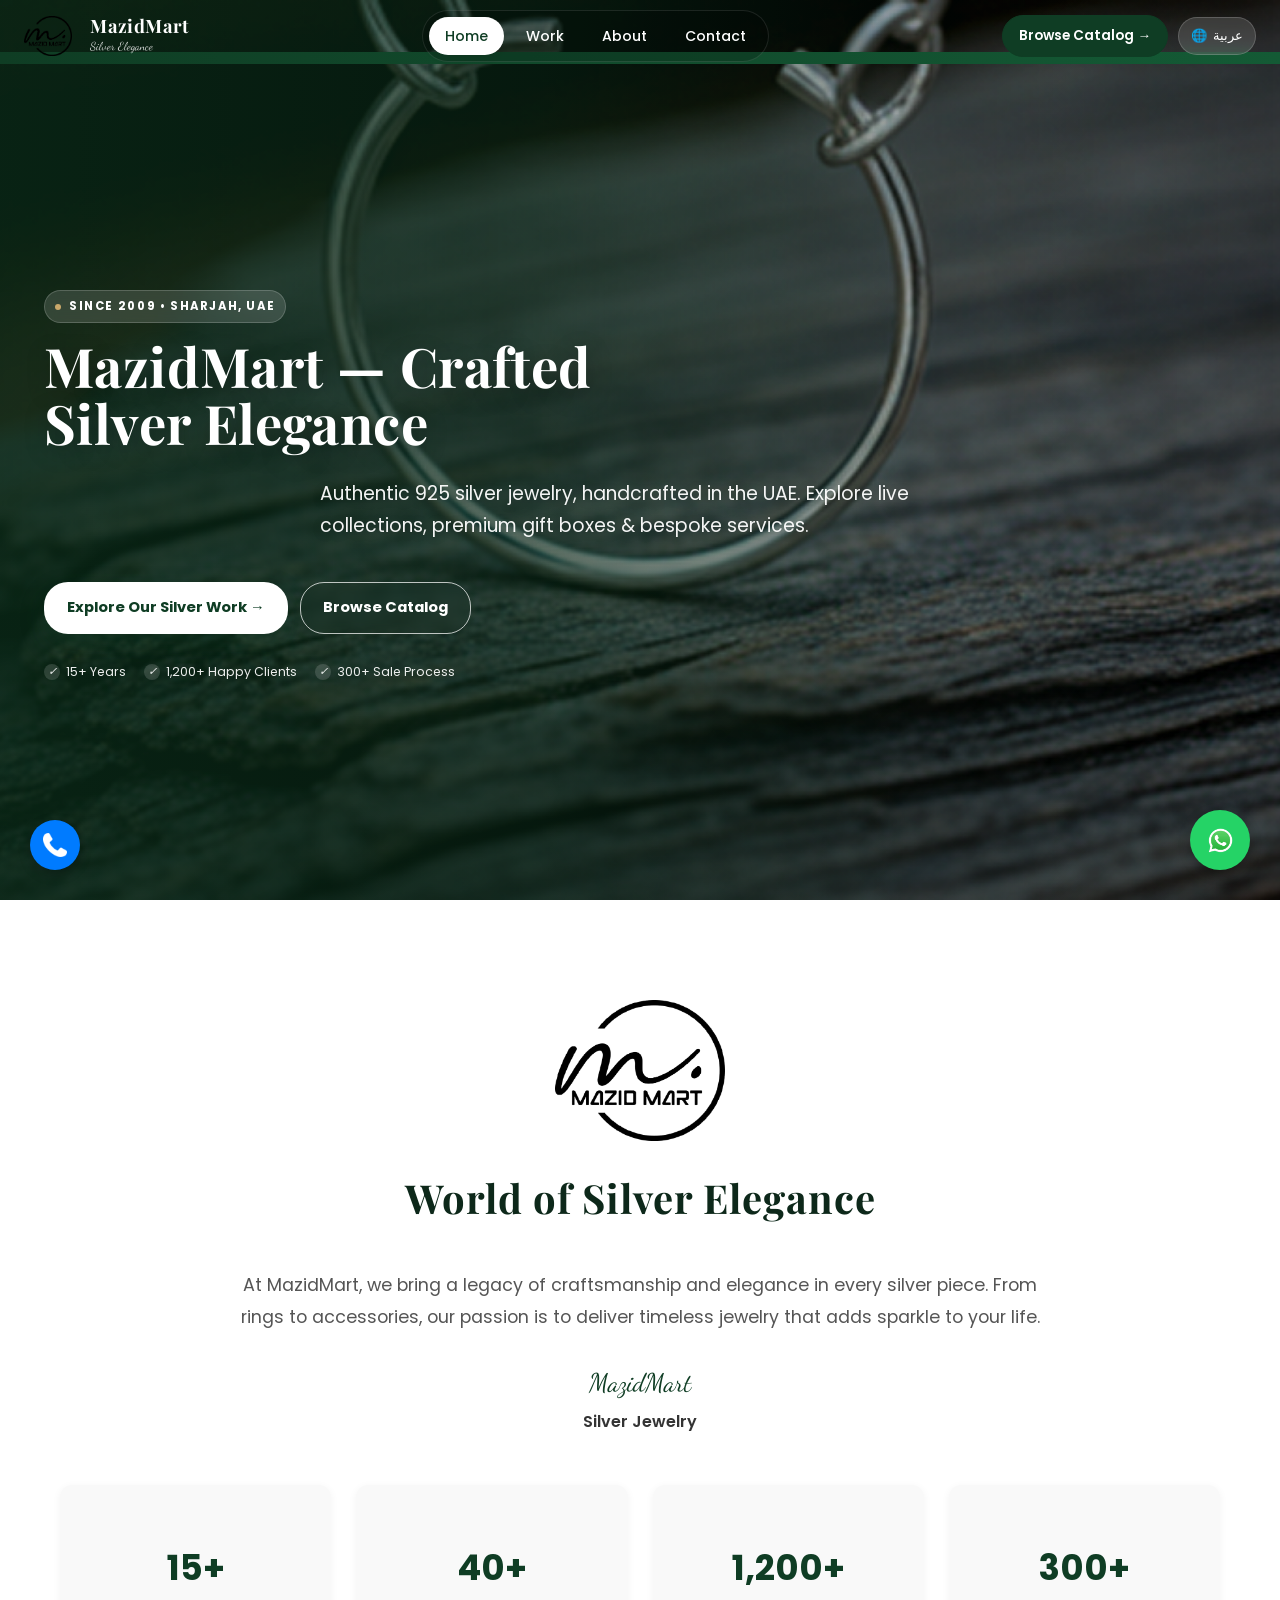
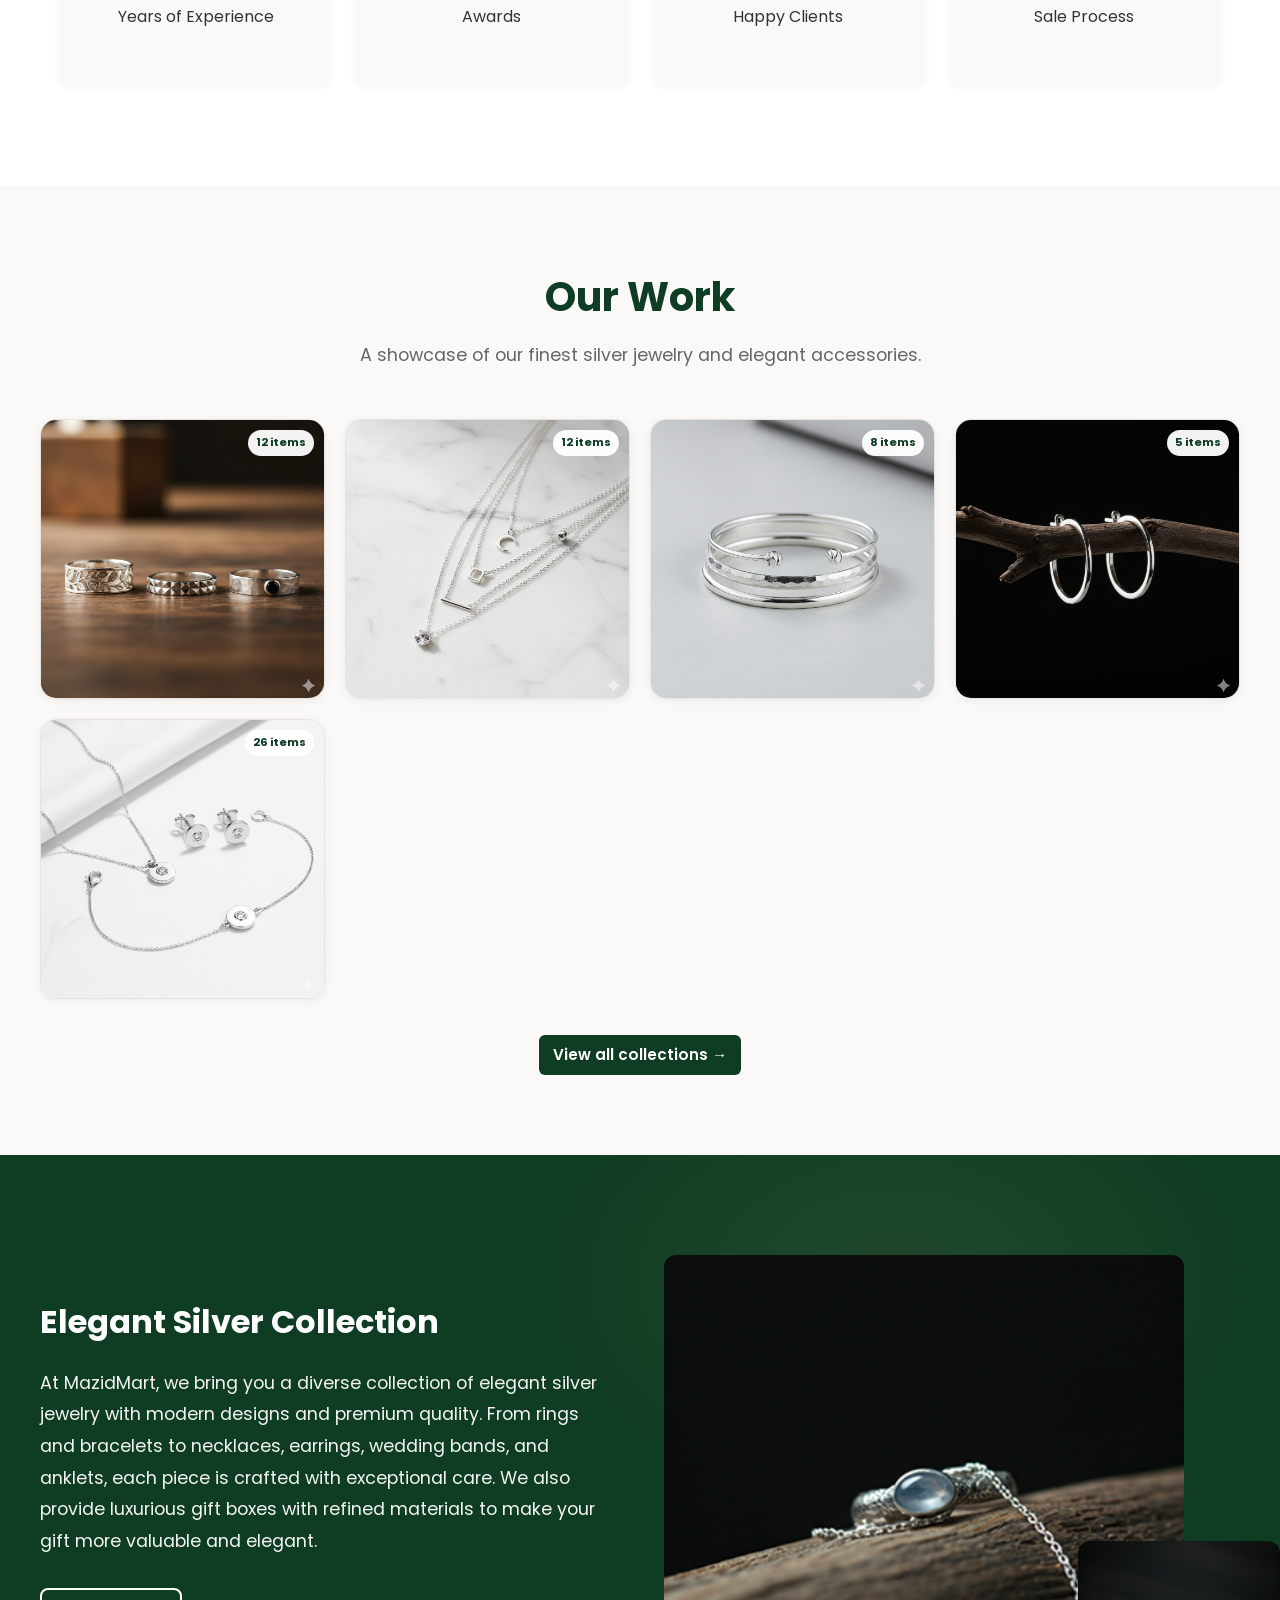
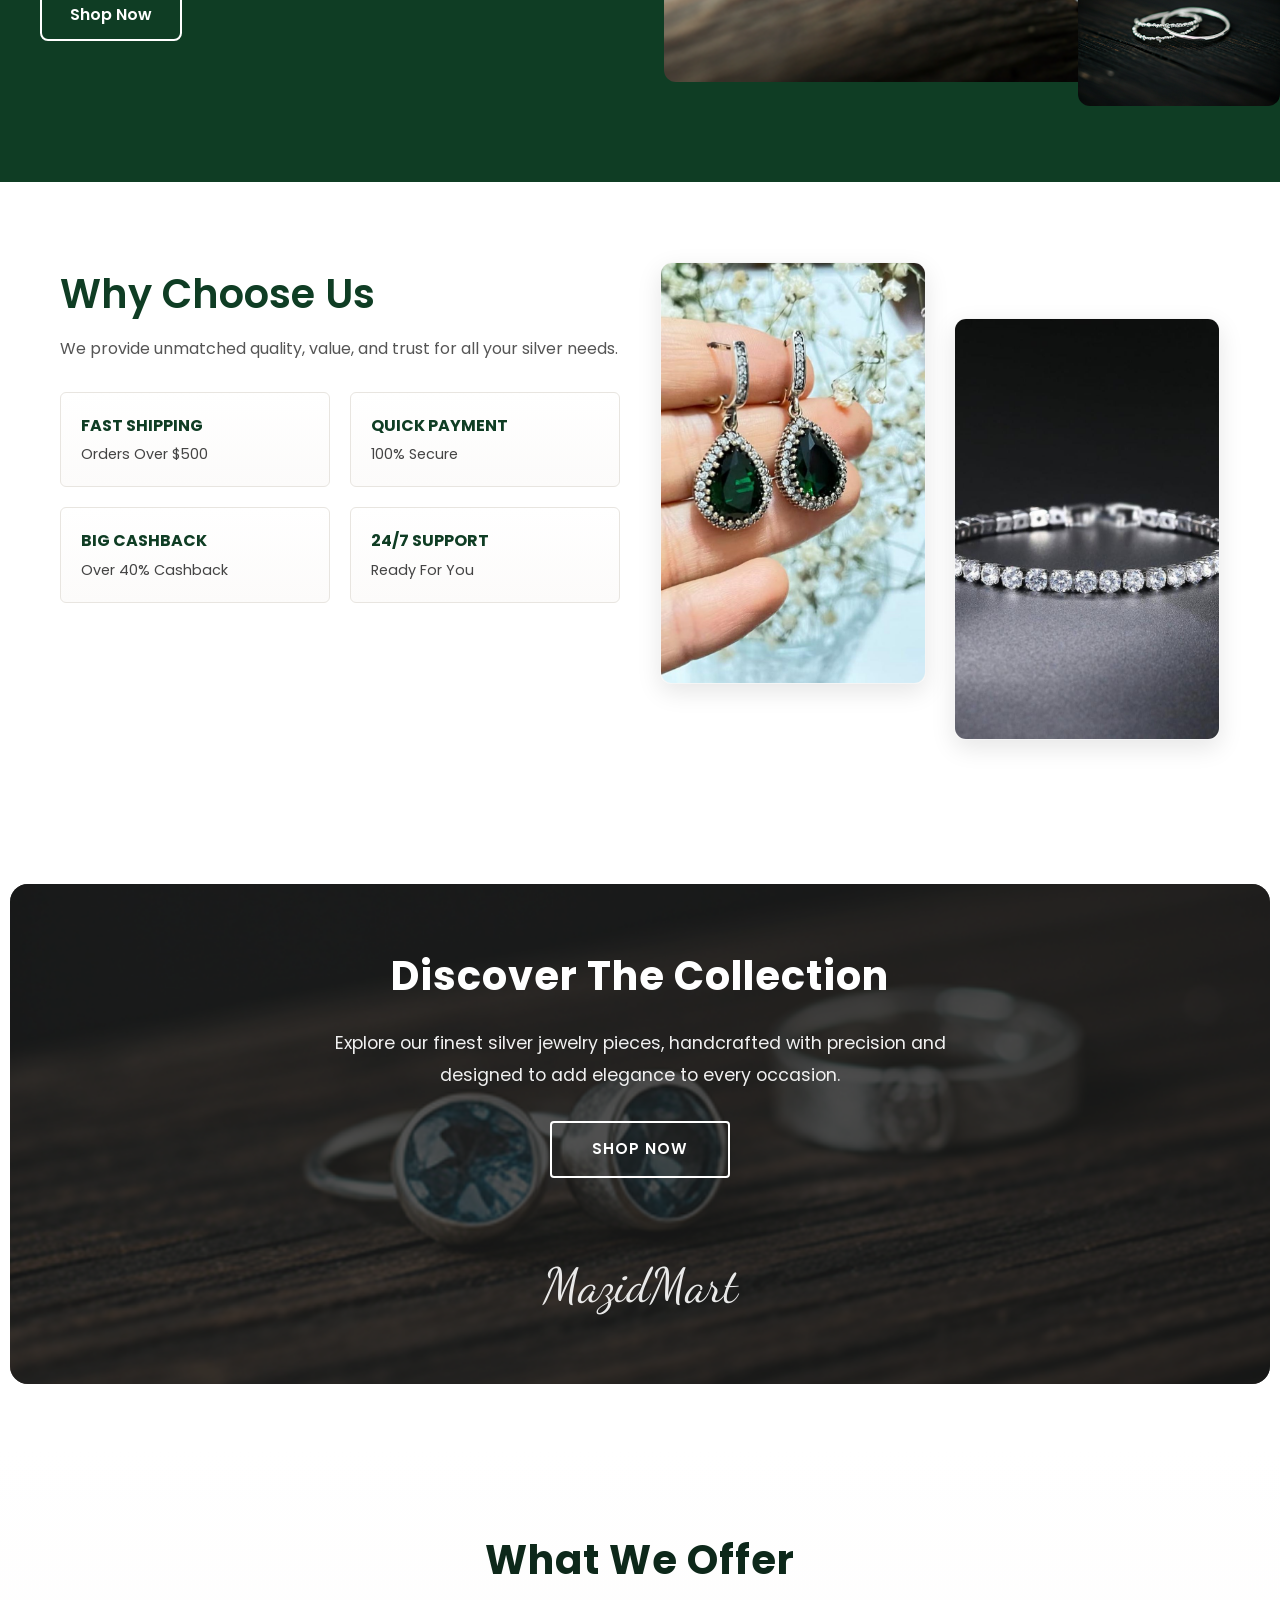
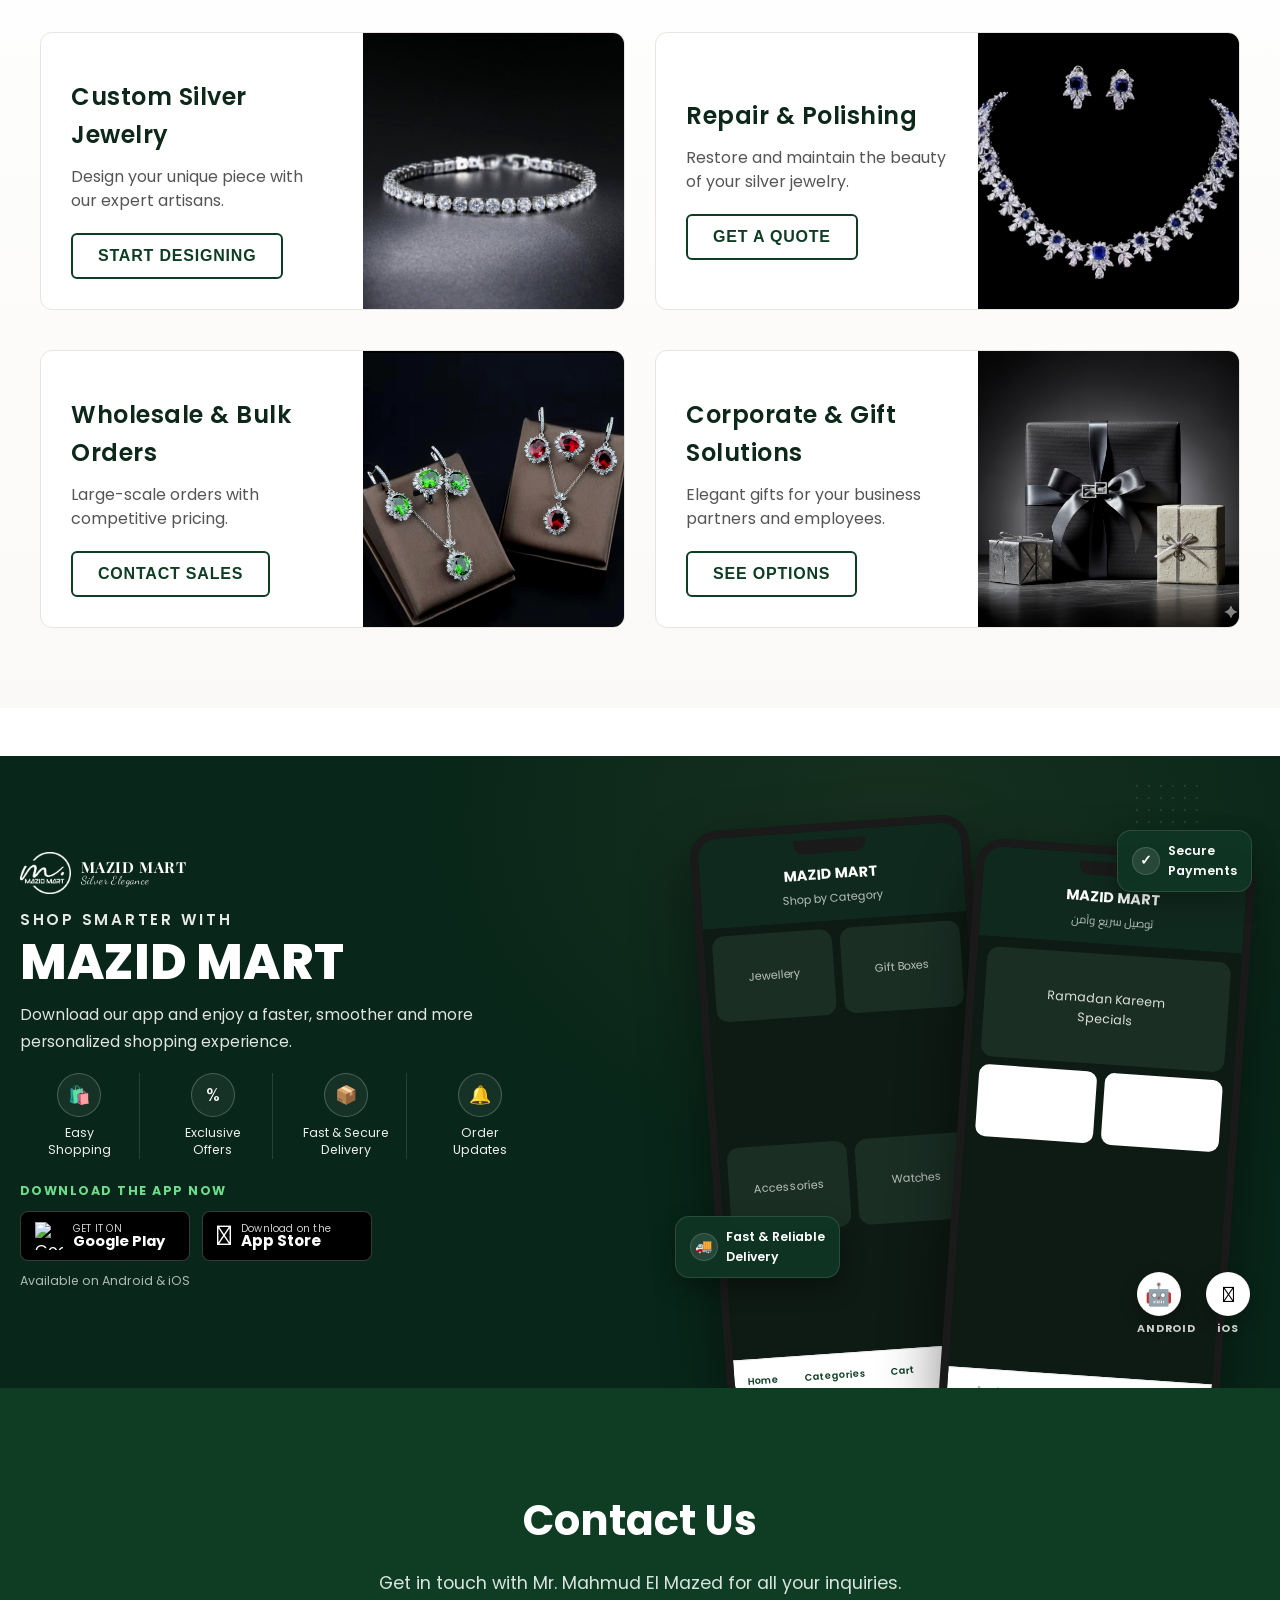
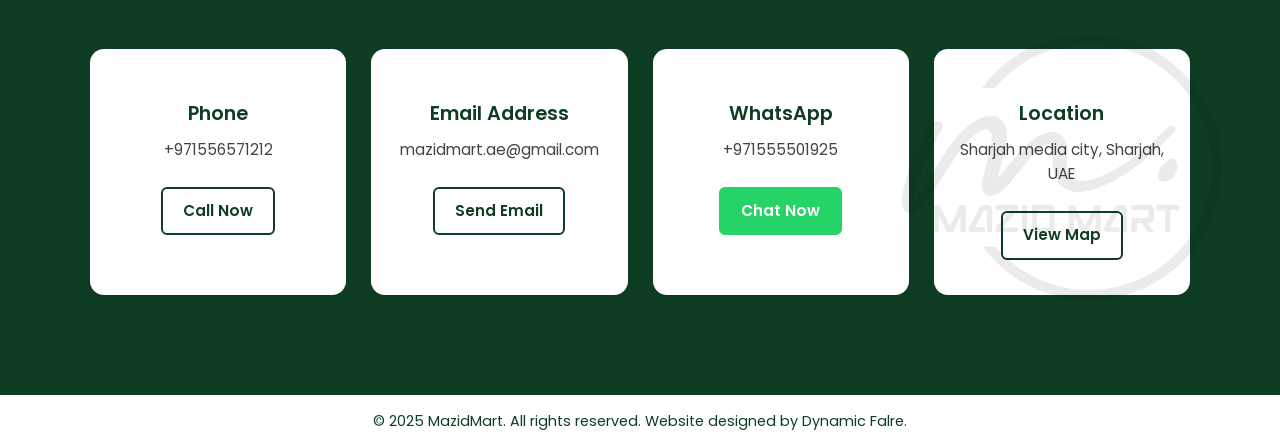
==== commit 2dc13cc8: "fix: seamless header-hero (remove green gap) + Arabic fonts & translations - header: transparent at " ====
--- a/index.html
+++ b/index.html
@@ -71,12 +71,12 @@
       <p data-key="hero_desc">Authentic 925 silver jewelry, handcrafted in the UAE. Explore live collections, premium gift boxes & bespoke services.</p>
       <div class="hero-ctas">
         <a href="#work" class="hero-btn" data-key="hero_btn">Explore Collections →</a>
-        <a href="categories.html" class="hero-btn secondary">Browse Catalog</a>
+        <a href="categories.html" class="hero-btn secondary" data-key="hero_btn2">Browse Catalog</a>
       </div>
       <div class="hero-trust">
-        <span><i>✓</i> 15+ Years</span>
-        <span><i>✓</i> 1,200+ Happy Clients</span>
-        <span><i>✓</i> 300+ Sale Process</span>
+        <span><i>✓</i> <span data-key="trust_years">15+ Years</span></span>
+        <span><i>✓</i> <span data-key="trust_clients">1,200+ Happy Clients</span></span>
+        <span><i>✓</i> <span data-key="trust_sale">300+ Sale Process</span></span>
       </div>
     </div>
   </section>
--- a/css/base.css
+++ b/css/base.css
@@ -25,6 +25,13 @@
   direction: rtl;
   text-align: right;
   font-family: "Cairo", Tahoma, sans-serif;
+}
+body.ar *{
+  font-family: "Cairo", Tahoma, sans-serif !important;
+}
+body.ar .sign,
+body.ar .discover-signature{
+  font-family: "Dancing Script", cursive !important;
 }
 
 body.en {
--- a/css/header.css
+++ b/css/header.css
@@ -1,18 +1,19 @@
-/* ===== Header — Premium Refactored ===== */
+/* ===== Header — Seamless with Hero ===== */
 .header {
   position: fixed;
   top: 0; left: 0; width: 100%;
   z-index: 1000;
-  background: rgba(255,255,255,0.04);
-  backdrop-filter: blur(8px) saturate(1.2);
-  border-bottom: 1px solid rgba(255,255,255,0.08);
-  transition: background .35s var(--ease, ease), box-shadow .35s var(--ease, ease), border-color .35s;
+  background: transparent;
+  border-bottom: none;
+  box-shadow: none;
+  backdrop-filter: none;
+  transition: background .35s var(--ease, ease), box-shadow .35s var(--ease, ease), border-color .35s, backdrop-filter .35s;
   box-sizing: border-box;
 }
 .header.scrolled {
-  background: rgba(255,255,255,0.92);
+  background: rgba(255,255,255,0.96);
   backdrop-filter: blur(12px) saturate(1.2);
-  box-shadow: 0 6px 24px rgba(15,61,36,0.08);
+  box-shadow: 0 4px 20px rgba(15,61,36,0.08);
   border-bottom: 1px solid rgba(15,61,36,0.08);
 }
 .header.scrolled .nav a{ color: #1a1a1a; }
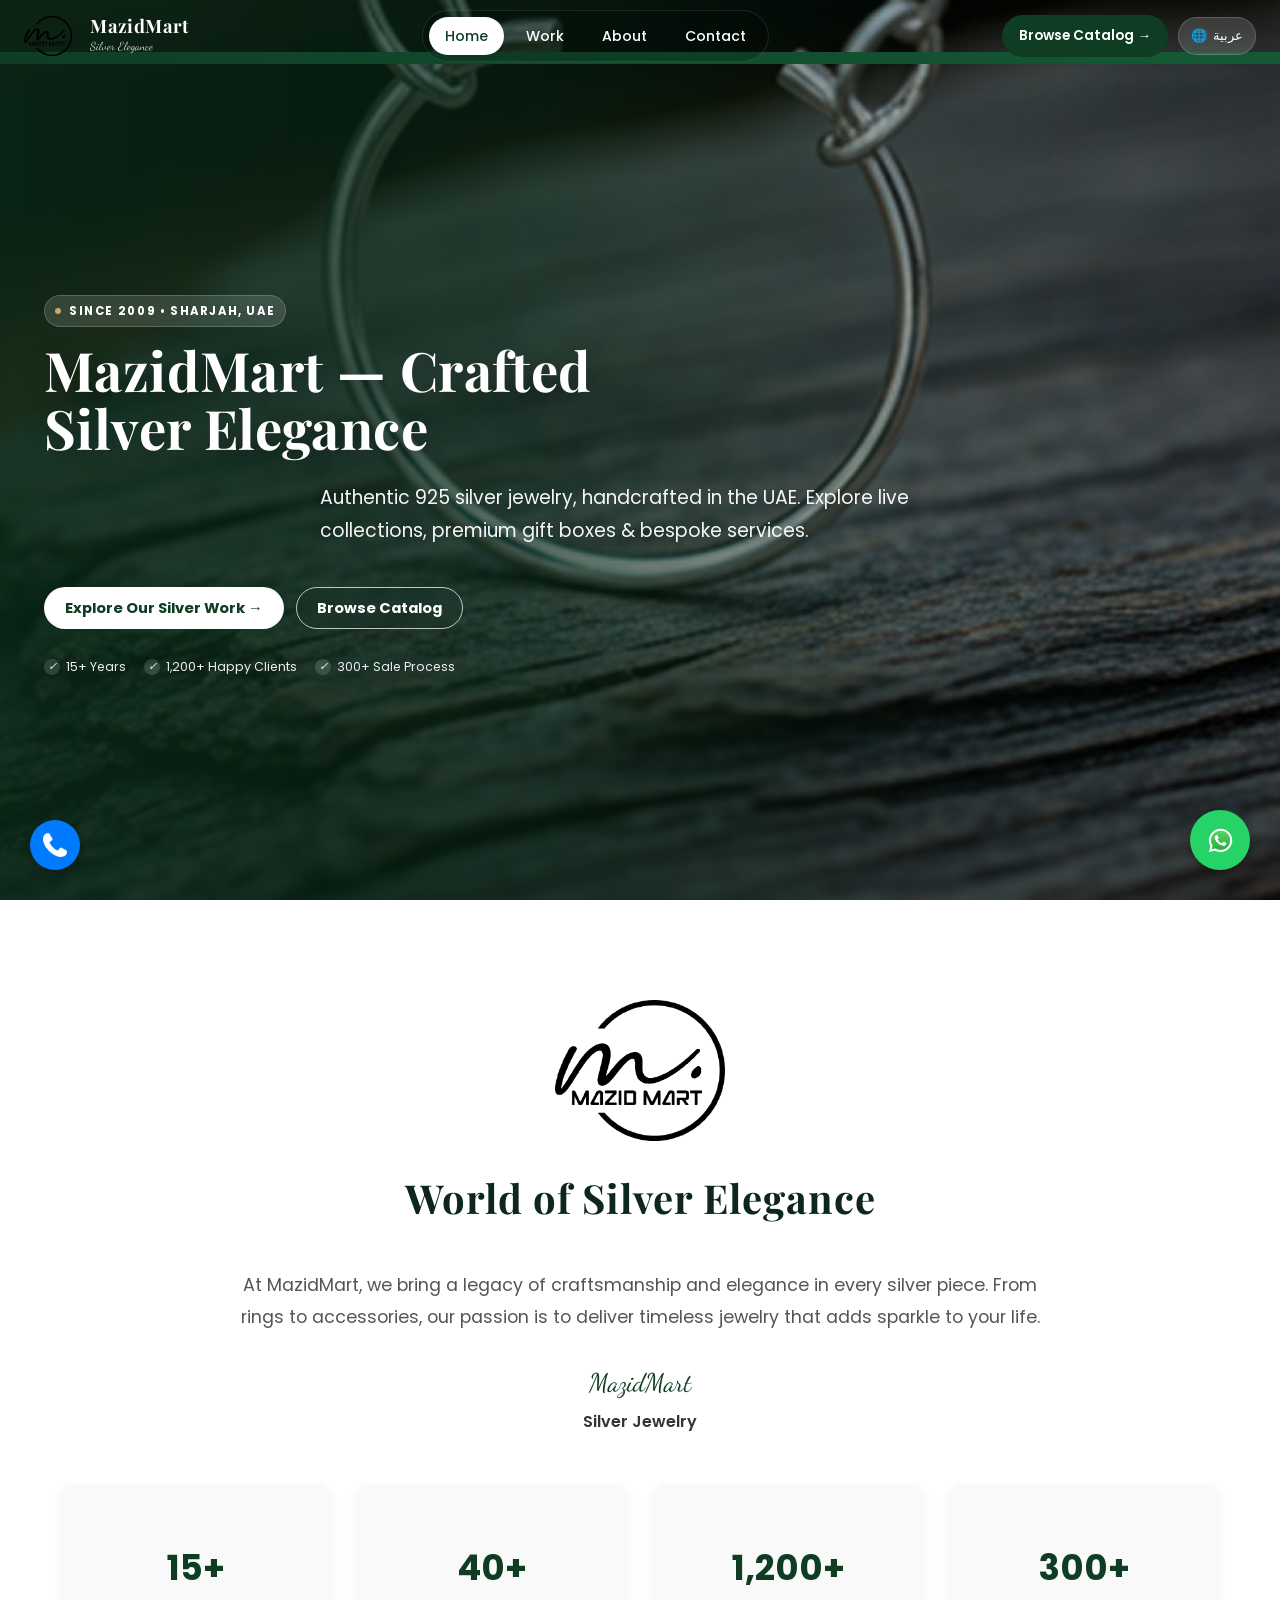
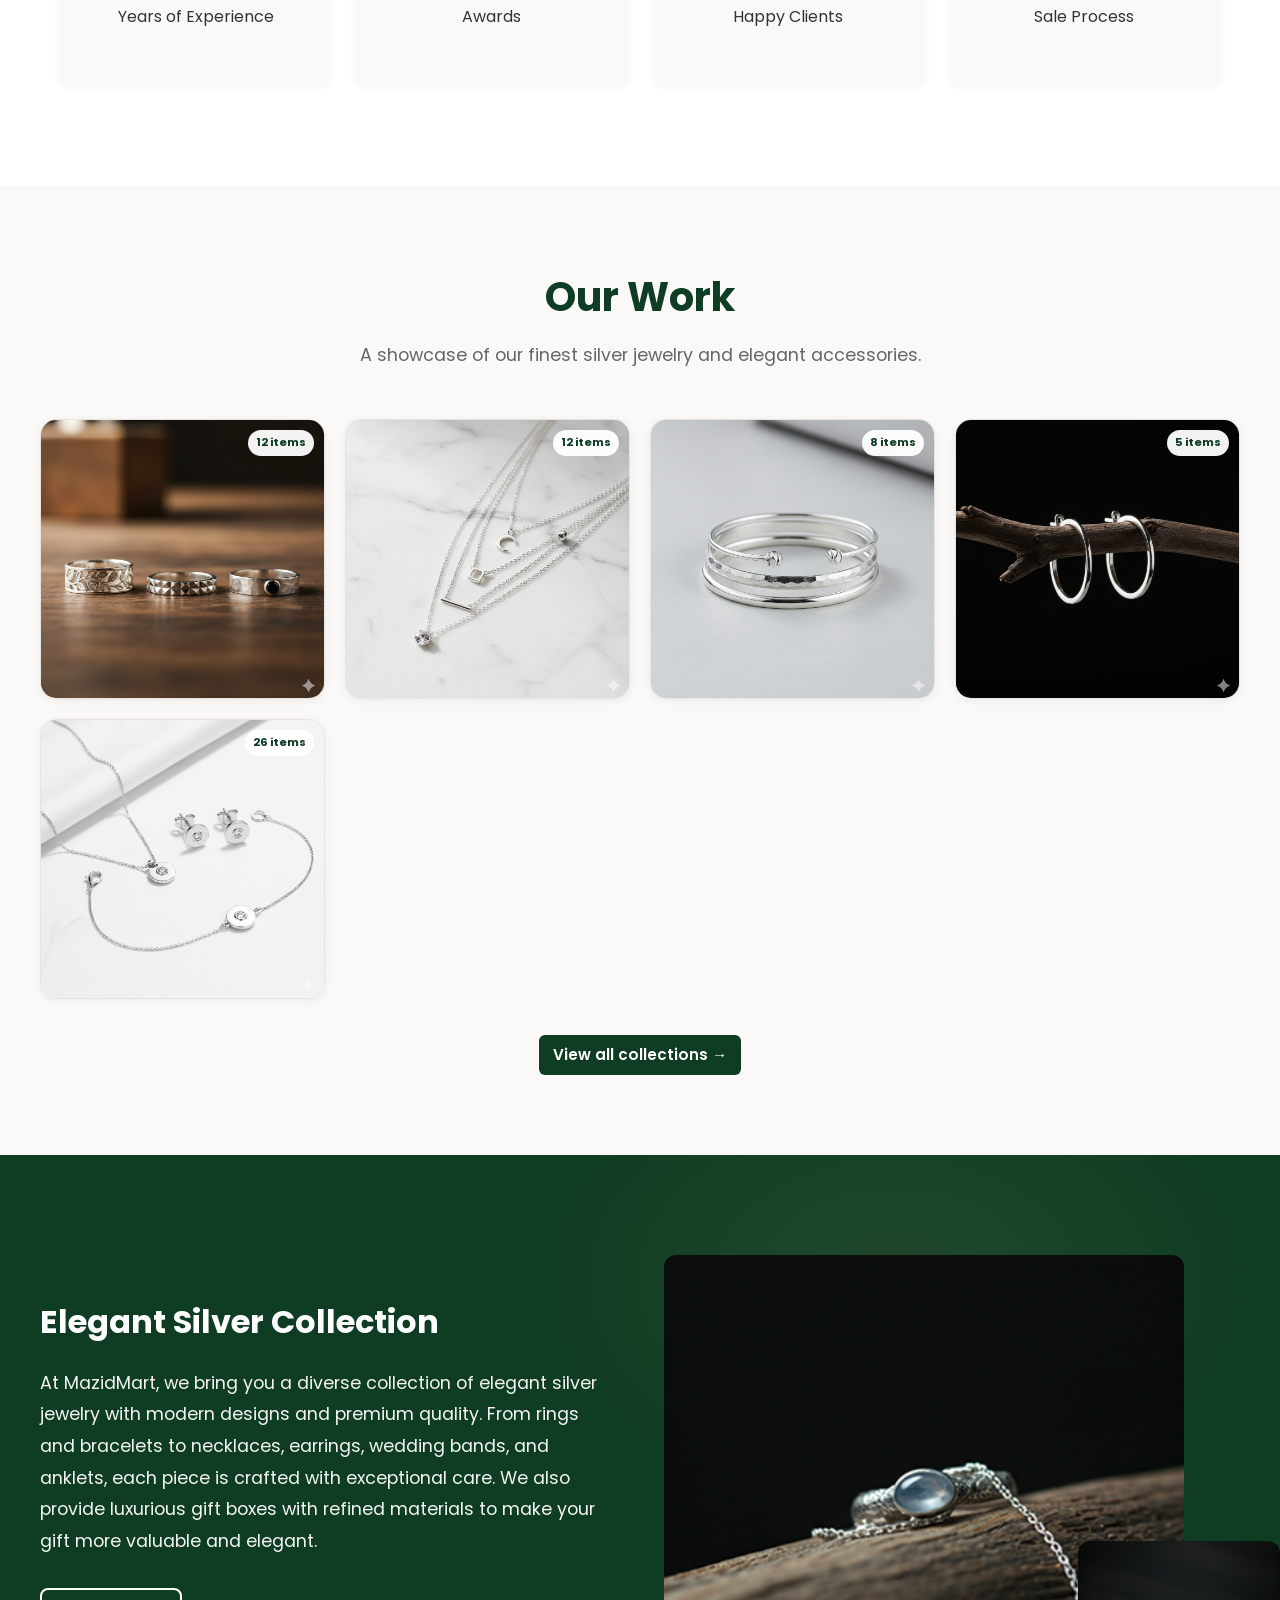
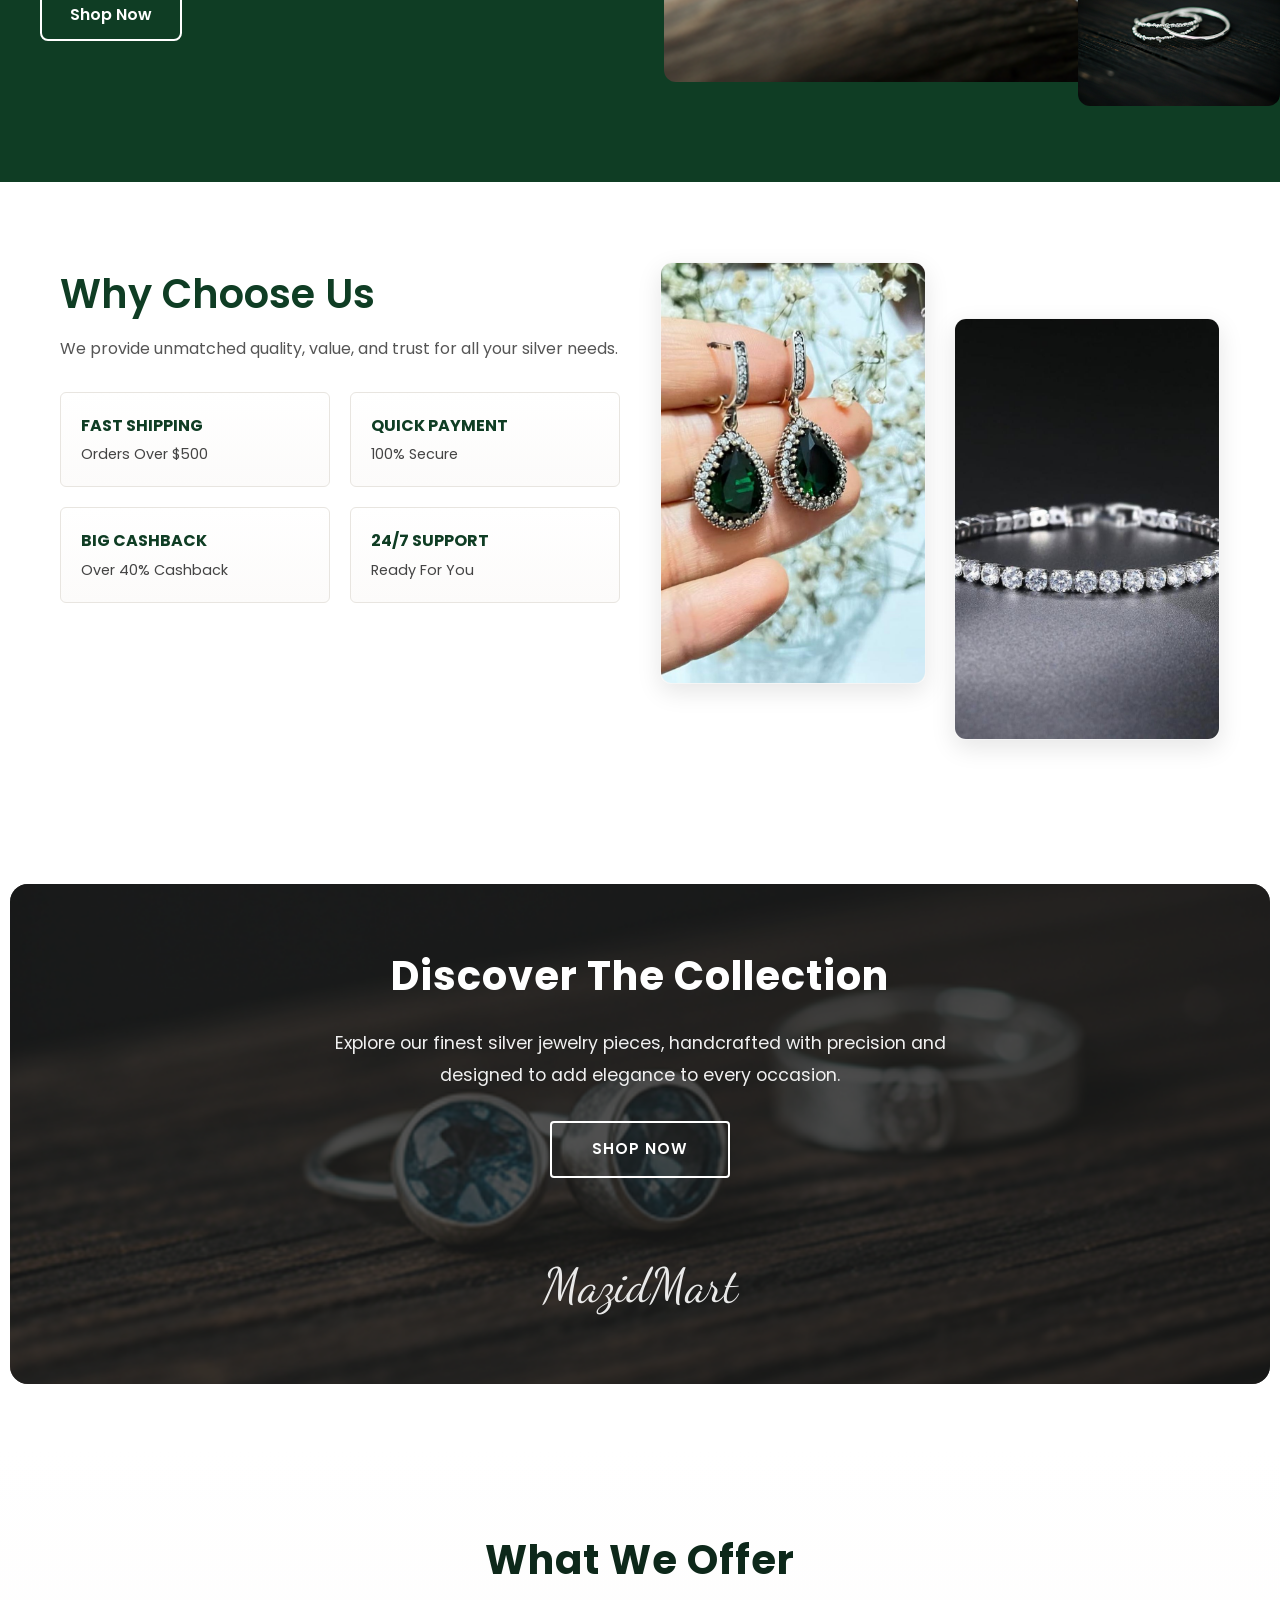
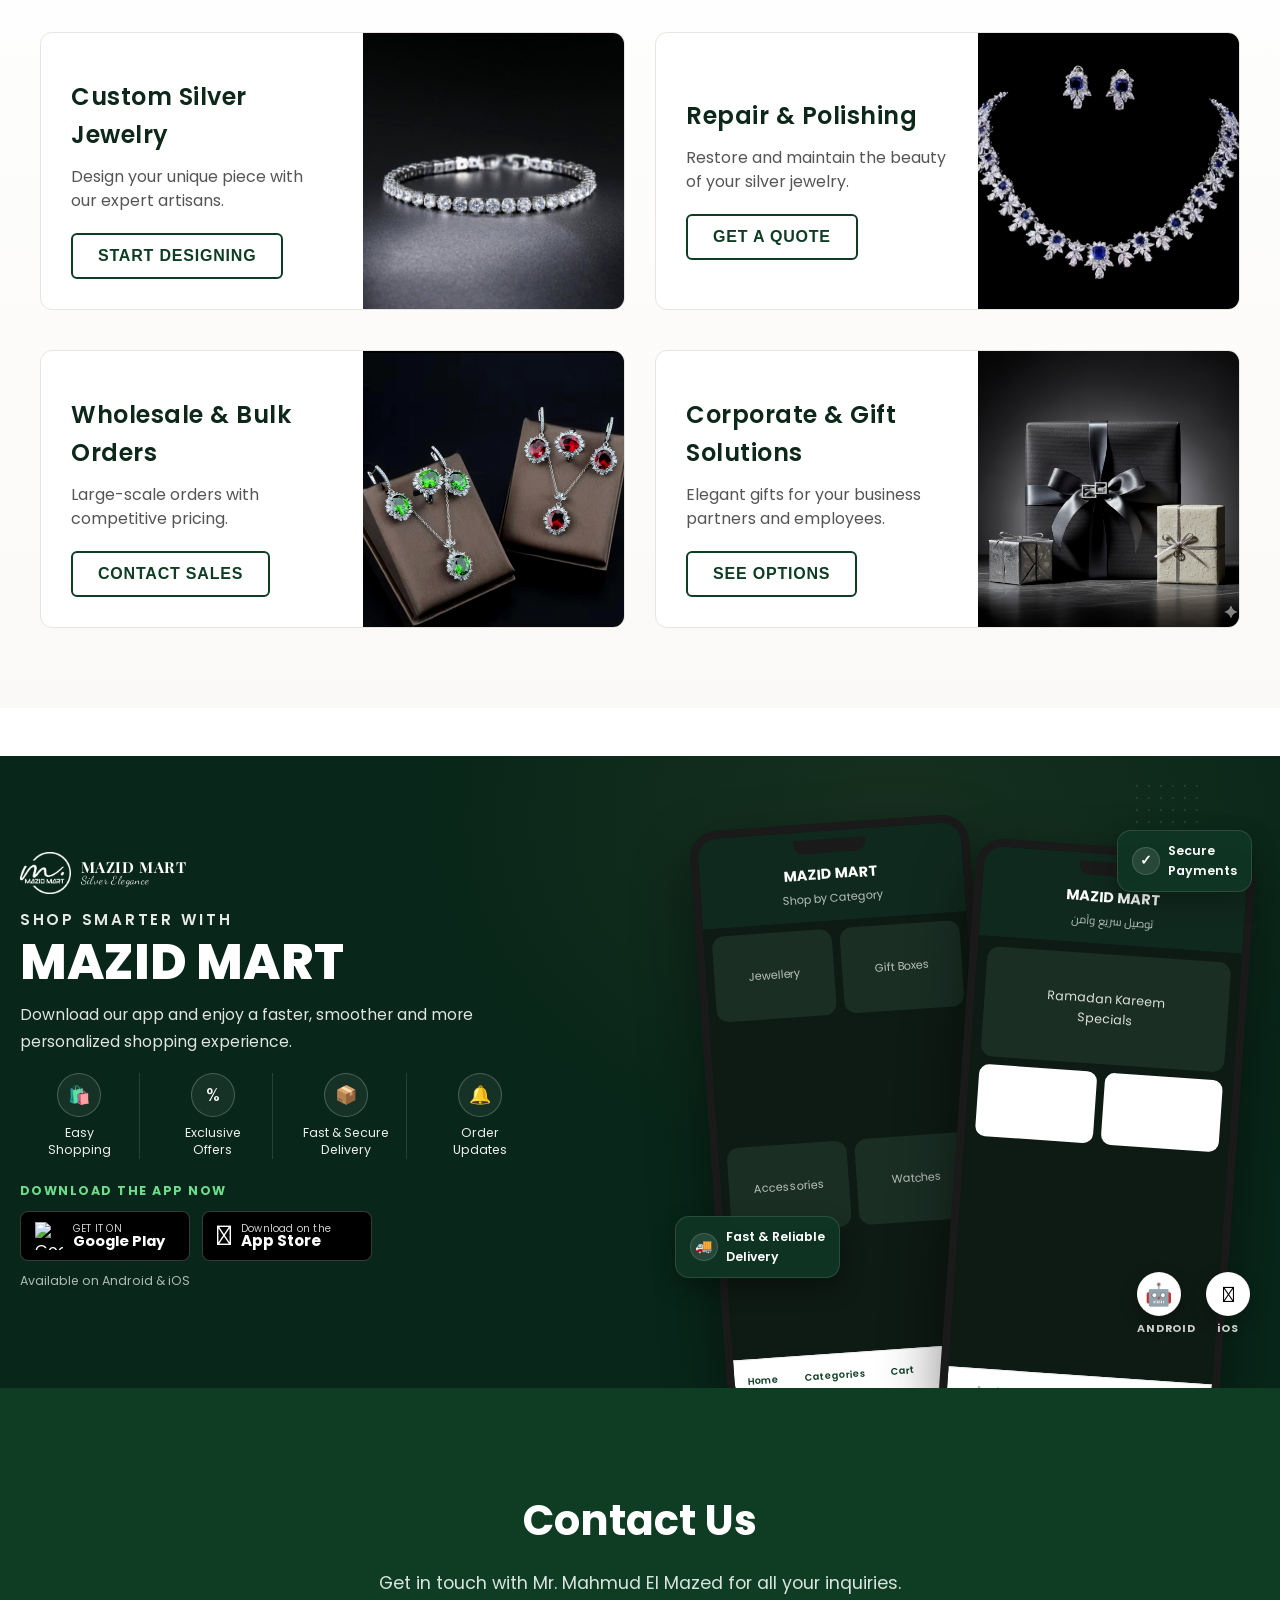
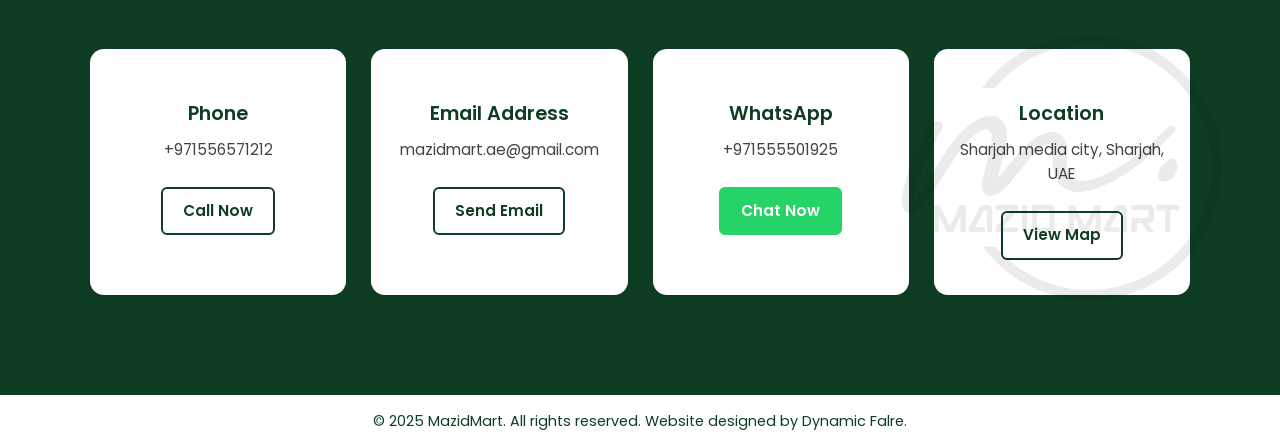
==== commit 1e29bf32: "fix: hero buttons one-line, header seamless & drawer AR, hide green gap - hero.css: white-space nowr" ====
--- a/index.html
+++ b/index.html
@@ -52,8 +52,8 @@
       <div class="actions">
         <a href="categories.html" class="cta-header">Browse Catalog →</a>
         <button id="lang-btn"><span>🌐</span> <span>English</span></button>
-        <button class="menu-toggle" id="menu-toggle" aria-label="Menu">☰</button>
-      </div>
+      </div>
+      <button class="menu-toggle" id="menu-toggle" aria-label="Menu">☰</button>
     </div>
   </header>
 
--- a/css/header.css
+++ b/css/header.css
@@ -155,10 +155,10 @@
 
 /* Mobile drawer */
 @media (max-width: 860px){
-  .header-inner{ display:grid; grid-template-columns: auto 1fr auto; gap:10px; }
-  .logo{ order:2; justify-self:center; }
-  .actions{ order:1; justify-self:start; }
-  .menu-toggle{ display:flex; order:3; justify-self:end; }
+  .header-inner{ display:flex; justify-content:space-between; align-items:center; gap:12px; }
+  .logo{ flex-shrink:0; }
+  .actions{ margin-left:auto; }
+  .menu-toggle{ display:flex; }
   .nav{
     display:flex;
     flex-direction:column;
@@ -191,6 +191,21 @@
   .cta-header.mobile-only{ display:inline-flex; margin-top:12px; justify-content:center; }
   body.show-nav-body{ overflow:hidden; }
 }
+/* RTL drawer — slide from left */
+body.ar .nav{
+  /* keep pill style on desktop, drawer side handled in mobile */
+}
+@media (max-width: 860px){
+  body.ar .nav{
+    right:auto; left:0;
+    border-left:none; border-right:1px solid var(--color-border);
+    box-shadow: 12px 0 32px rgba(0,0,0,.14);
+    transform: translateX(-100%);
+  }
+  body.ar .nav.show{ transform: translateX(0); }
+  body.ar .header-inner{ flex-direction: row-reverse; }
+  body.ar .actions{ margin-left:0; margin-right:auto; flex-direction: row-reverse; }
+}
 
 @media (max-width: 480px){
   .header-inner{ padding:0 14px; height:64px; }
@@ -200,9 +215,11 @@
   .nav{ width:84%; }
 }
 
-/* RTL fixes */
+/* RTL fixes — desktop only for nav pill order */
 body.ar .header-inner{ flex-direction: row-reverse; }
-body.ar .nav{ flex-direction: row-reverse; }
+@media (min-width: 861px){
+  body.ar .nav{ flex-direction: row-reverse; }
+}
 body.ar .actions{ flex-direction: row-reverse; }
 body.ar .logo{ flex-direction: row-reverse; }
 body.ar .logo div{ margin-left:0; margin-right:8px; text-align:right; }
--- a/css/hero.css
+++ b/css/hero.css
@@ -82,20 +82,23 @@
   text-shadow: 0 2px 12px rgba(0,0,0,.32);
 }
 .hero-ctas{
-  display:flex; gap:12px; flex-wrap:wrap; margin-top:8px;
+  display:flex; gap:12px; flex-wrap:nowrap; margin-top:8px; align-items:center;
 }
 .hero-btn{
-  display:inline-flex; align-items:center; gap:8px;
+  display:inline-flex; align-items:center; justify-content:center; gap:6px;
   background: #fff;
   color: var(--color-primary);
-  padding:13px 22px;
+  padding:13px 20px;
   border-radius: 24px;
   text-decoration:none;
   font-weight:700;
-  font-size:.92rem;
+  font-size: clamp(.82rem, 1.6vw, .92rem);
   border:1px solid #fff;
   box-shadow: 0 10px 28px rgba(0,0,0,.18);
   transition: all .25s var(--ease);
+  white-space: nowrap;
+  flex-shrink:0;
+  line-height:1;
 }
 .hero-btn:hover{ background: var(--color-primary); color:#fff; border-color: var(--color-primary); transform: translateY(-1px); }
 .hero-btn.secondary{
@@ -151,7 +154,10 @@
   .hero{ min-height: 500px; }
   .hero-content{ gap:12px; }
   .hero h1{ font-size: clamp(1.9rem, 8vw, 2.4rem); }
-  .hero-ctas{ width:100%; }
-  .hero-ctas a{ flex:1; justify-content:center; }
+  .hero-ctas{ width:100%; gap:8px; flex-wrap:nowrap; }
+  .hero-ctas a{ flex:0 1 auto; justify-content:center; padding:12px 14px; font-size:.82rem; }
   .hero-trust{ justify-content:center; gap:12px; }
 }
+@media (max-width: 360px){
+  .hero-ctas a{ font-size:.76rem; padding:11px 12px; }
+}
--- a/css/about.css
+++ b/css/about.css
@@ -90,15 +90,34 @@
   color: #333;
 }
 
-/* ===== Responsive ===== */
+/* ===== Responsive — keep 4 in one row as requested ===== */
 @media (max-width: 992px) {
   .stats-grid {
-    grid-template-columns: repeat(2, 1fr);
+    grid-template-columns: repeat(4, 1fr);
+    gap: 16px;
   }
+  .stat { min-height: 160px; padding: 16px 10px; }
+  .stat h3 { font-size: 1.6rem; }
+  .stat p { font-size: 0.9rem; }
 }
 
-@media (max-width: 576px) {
+@media (max-width: 768px) {
   .stats-grid {
-    grid-template-columns: 1fr;
+    grid-template-columns: repeat(4, 1fr);
+    gap: 10px;
   }
+  .stat { min-height: 130px; padding: 12px 6px; border-radius:10px; }
+  .stat h3 { font-size: 1.25rem; }
+  .stat p { font-size: 0.75rem; line-height:1.3; }
 }
+
+@media (max-width: 480px) {
+  .about-stats{ padding: 60px 10px; }
+  .stats-grid {
+    grid-template-columns: repeat(4, 1fr);
+    gap: 8px;
+  }
+  .stat { min-height: 110px; padding: 10px 4px; }
+  .stat h3 { font-size: 1.05rem; margin-bottom:4px; }
+  .stat p { font-size: 0.68rem; }
+}
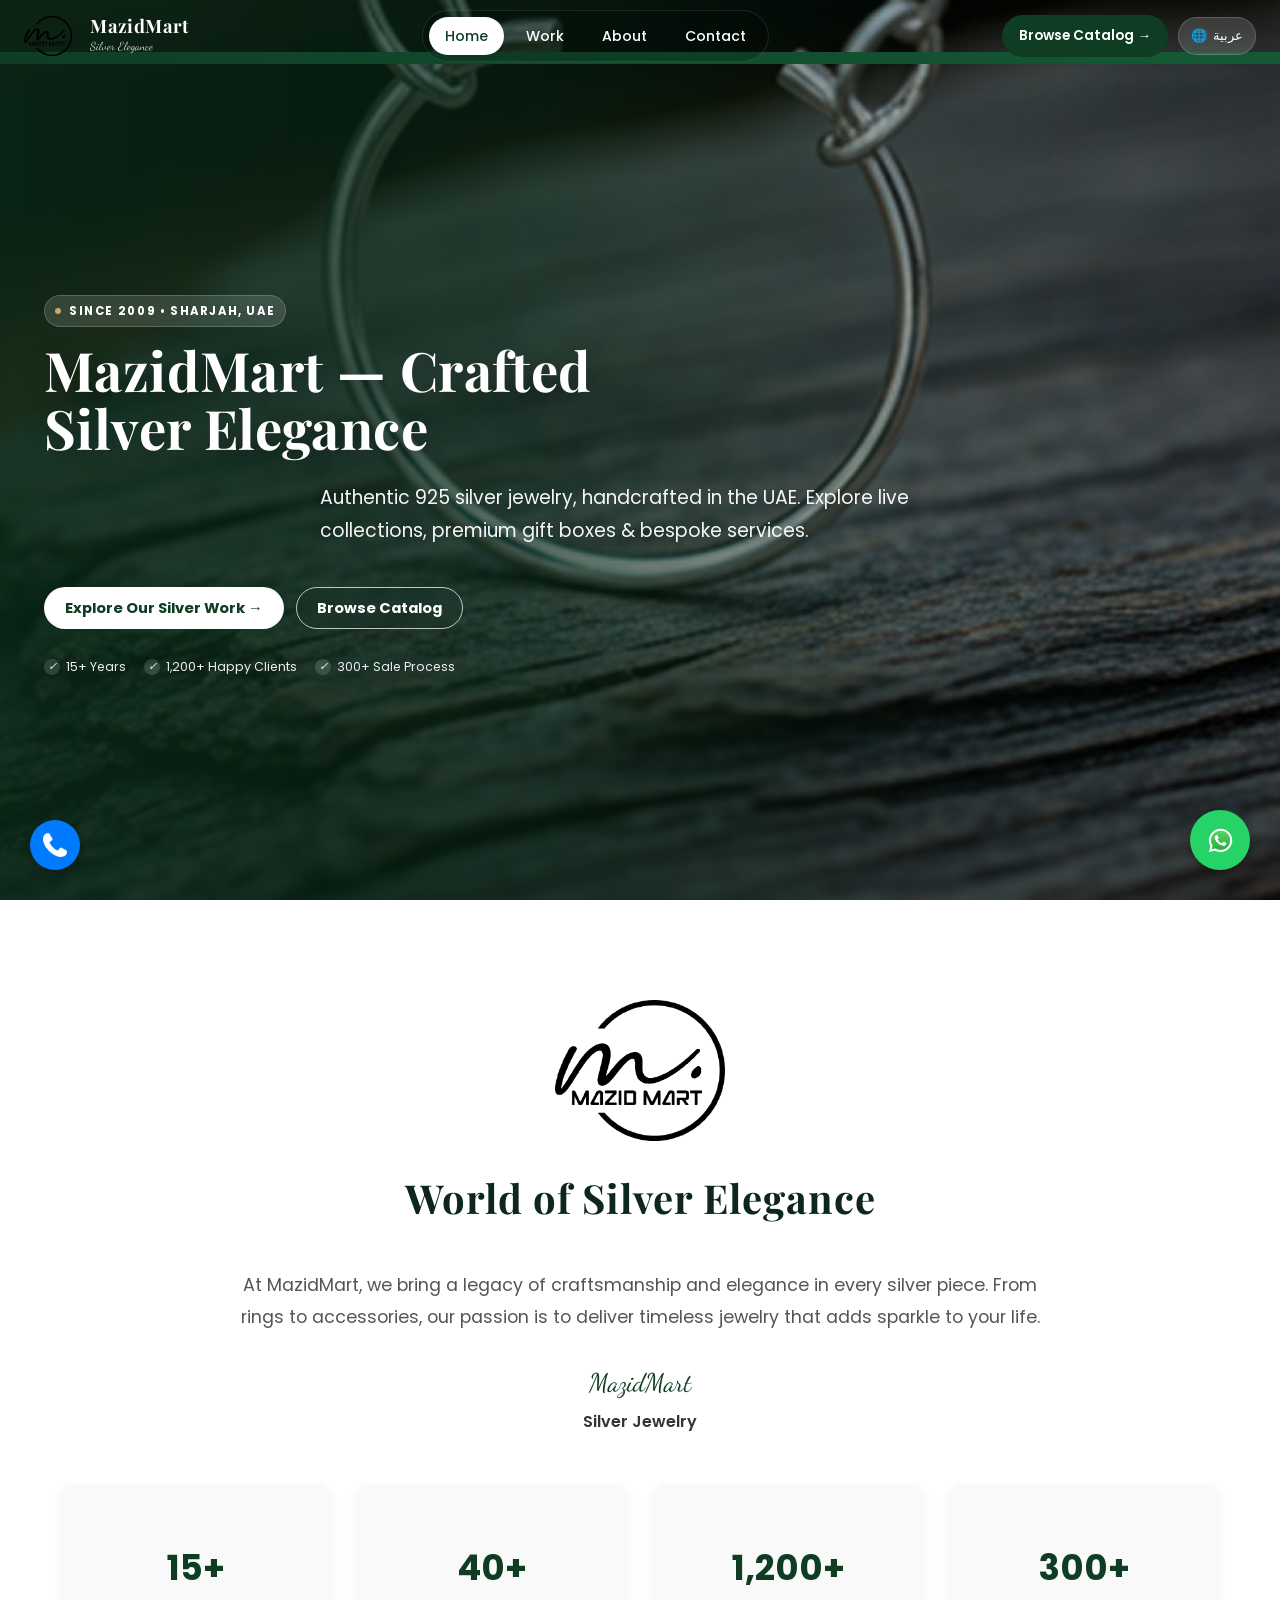
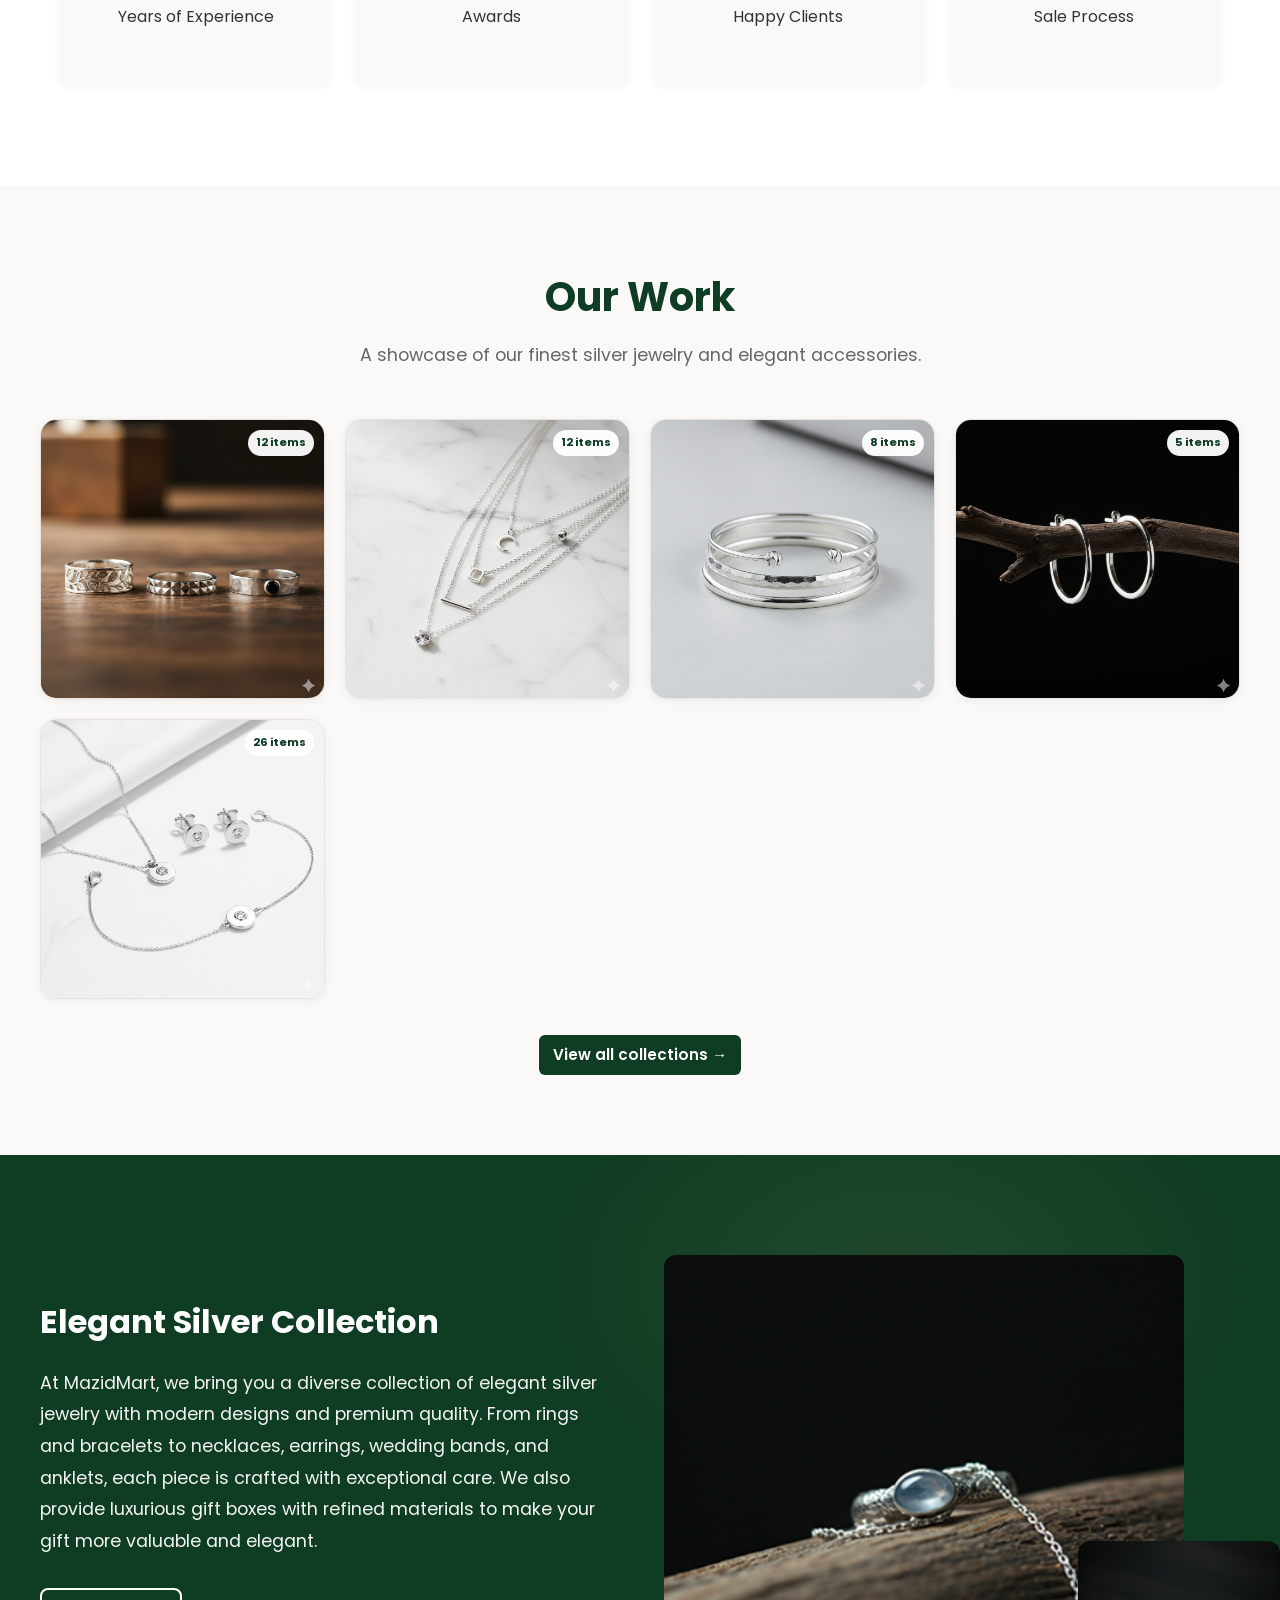
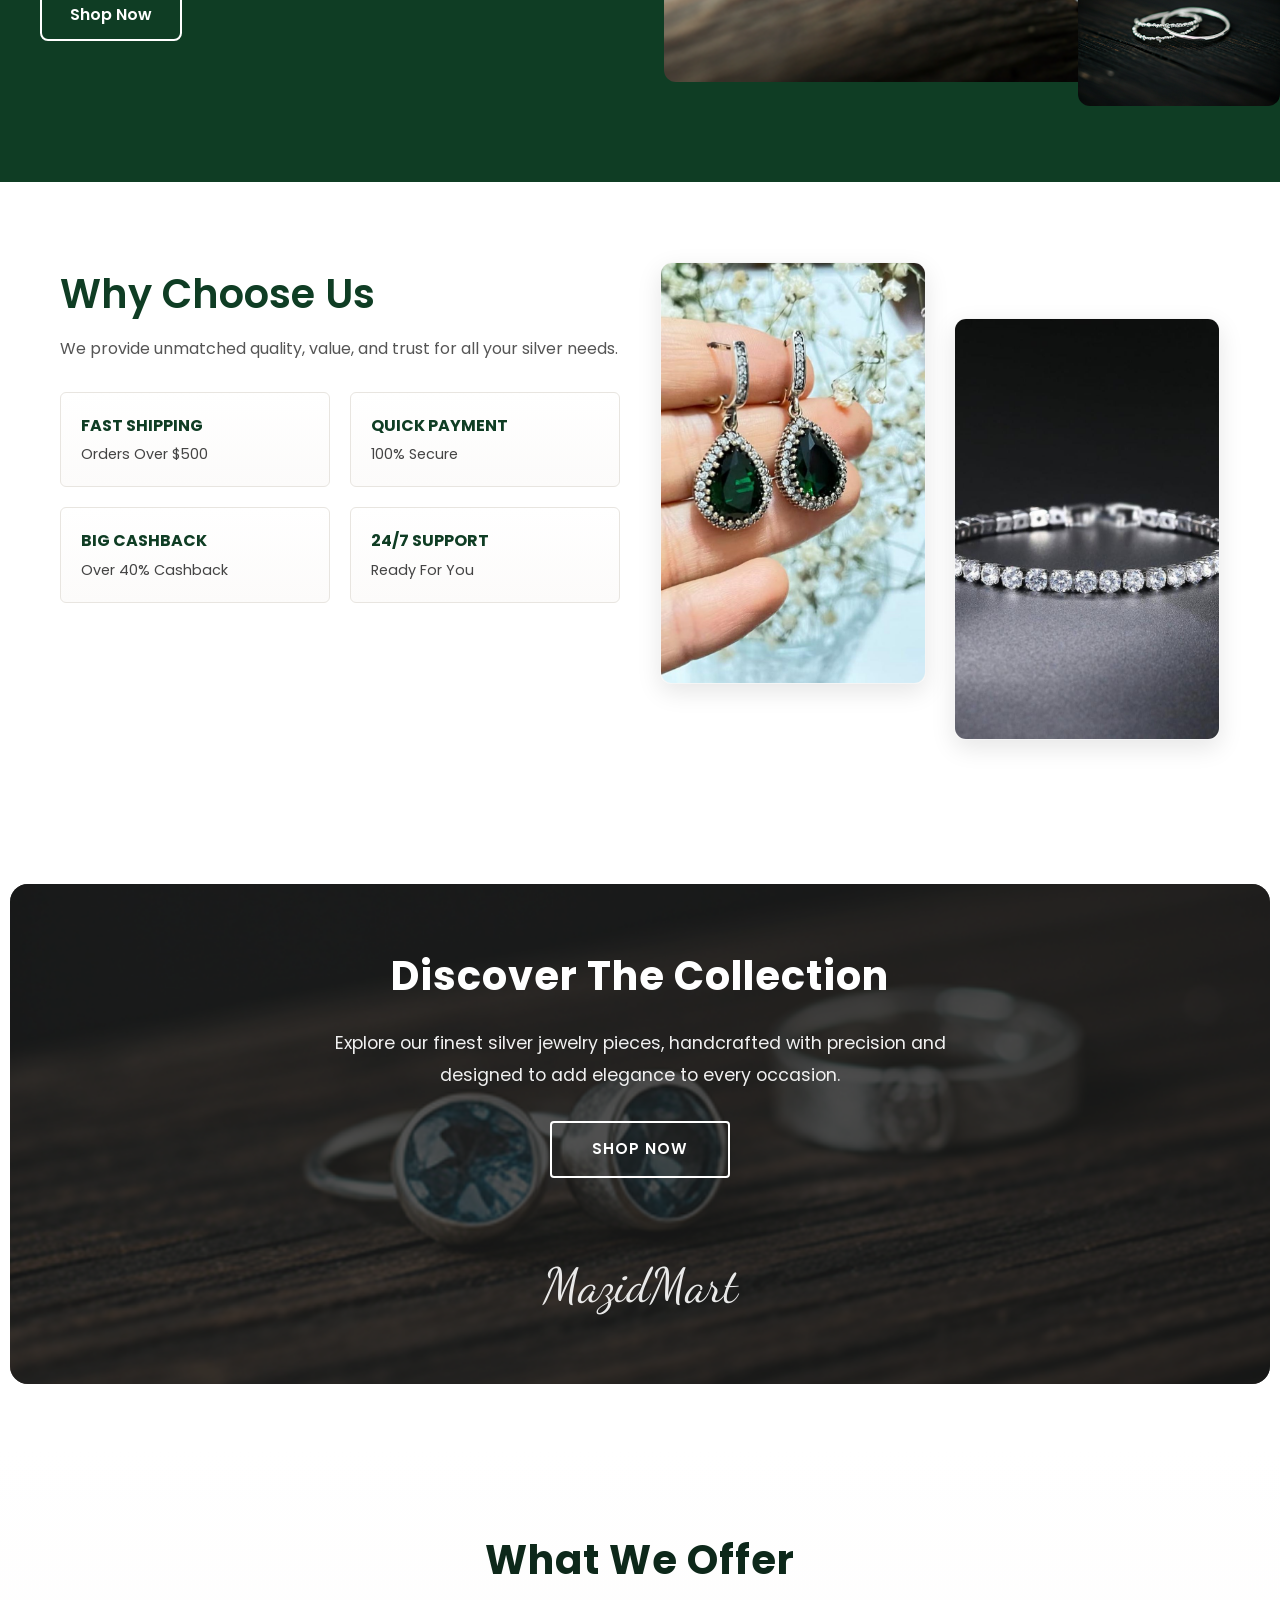
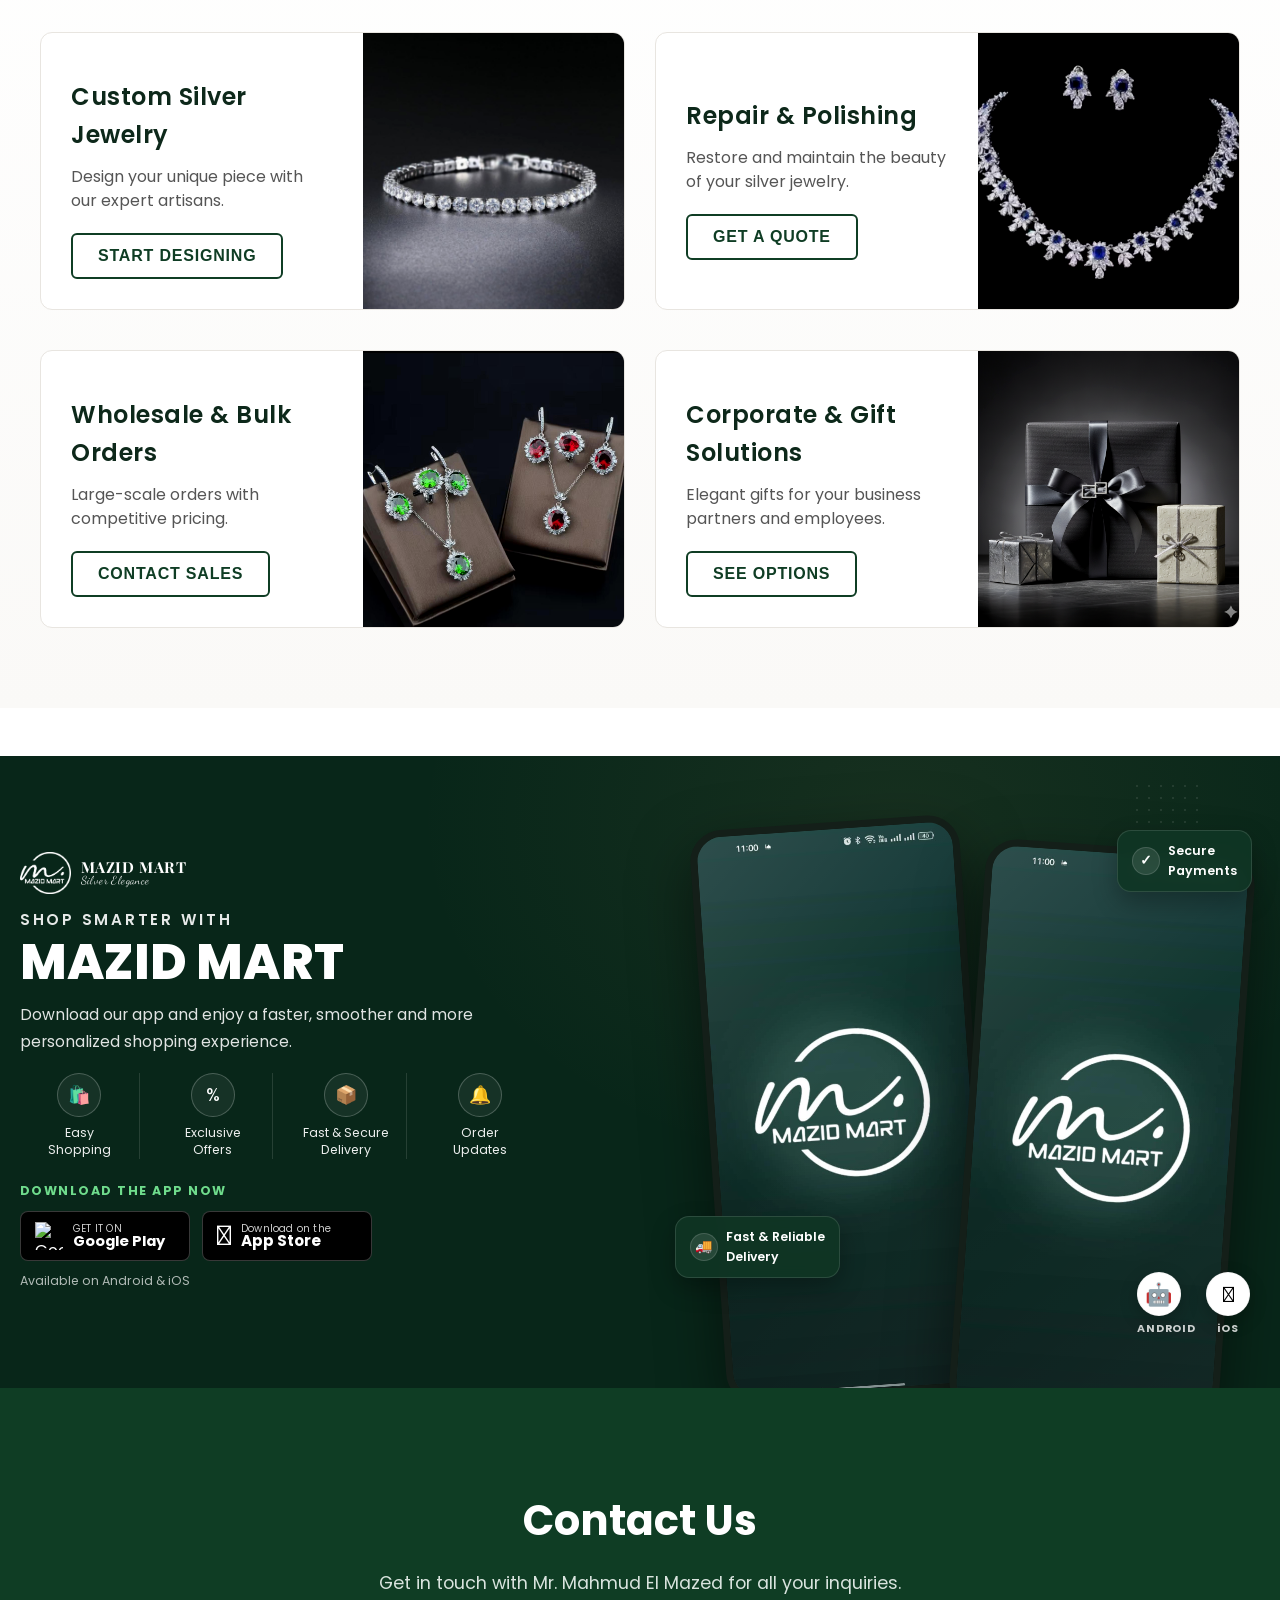
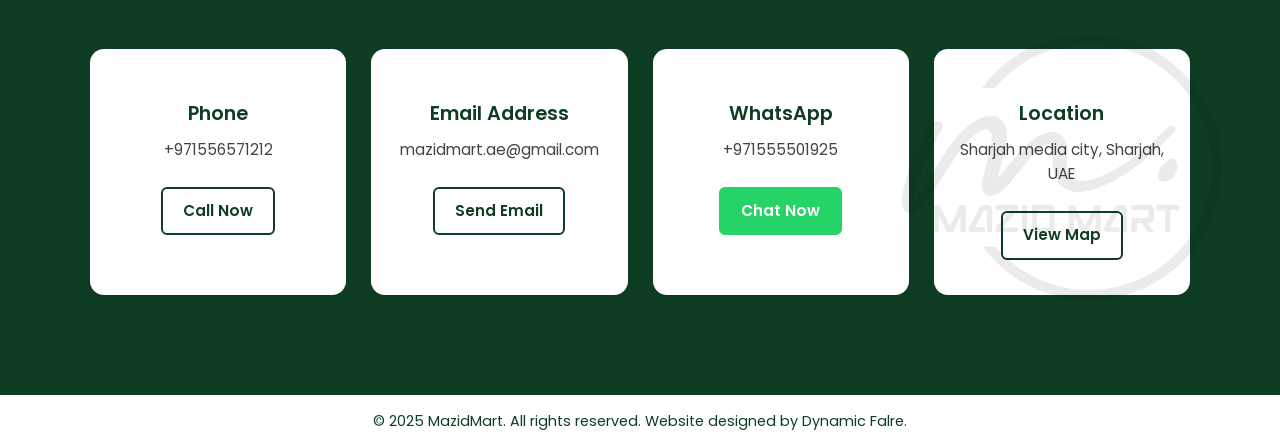
==== commit 39fee546: "fix: remove Arabic hero description line as requested + polish app phones - js/lang.js: ar hero_desc" ====
--- a/index.html
+++ b/index.html
@@ -20,7 +20,7 @@
   <link rel="stylesheet" href="css/action_buttons.css">
   <link rel="stylesheet" href="css/footer.css">
   <link rel="stylesheet" href="css/catalog.css">
-  <link rel="stylesheet" href="css/landing.css?v=1.2">
+  <link rel="stylesheet" href="css/landing.css?v=1.3">
 
   <link href="https://fonts.googleapis.com/css2?family=Cairo:wght@400;600;700&family=Poppins:wght@400;600;700&family=Playfair+Display:wght@600;700&family=Dancing+Script:wght@700&display=swap" rel="stylesheet">
 
@@ -302,25 +302,10 @@
       <div class="app-phones">
         <div class="app-badge badge-secure"><span class="badge-icon">✓</span> Secure<br>Payments</div>
         <div class="phone phone-1">
-          <div style="background:#10291e; color:#fff; padding:32px 14px 12px; text-align:center; font-weight:700; font-size:.9rem;">MAZID MART<br><small style="opacity:.7; font-weight:400; font-size:.7rem;">Shop by Category</small></div>
-          <div style="padding:8px; display:grid; grid-template-columns:1fr 1fr; gap:8px; background:#0e1a14; flex:1;">
-            <div style="background:#1a2e24; border-radius:12px; height:86px; display:flex; align-items:center; justify-content:center; color:rgba(255,255,255,.7); font-size:.7rem; text-align:center;">Jewellery</div>
-            <div style="background:#1a2e24; border-radius:12px; height:86px; display:flex; align-items:center; justify-content:center; color:rgba(255,255,255,.7); font-size:.7rem; text-align:center;">Gift Boxes</div>
-            <div style="background:#1a2e24; border-radius:12px; height:86px; display:flex; align-items:center; justify-content:center; color:rgba(255,255,255,.7); font-size:.7rem; text-align:center;">Accessories</div>
-            <div style="background:#1a2e24; border-radius:12px; height:86px; display:flex; align-items:center; justify-content:center; color:rgba(255,255,255,.7); font-size:.7rem; text-align:center;">Watches</div>
-          </div>
-          <div style="height:42px; background:#fff; border-top:1px solid #eee; display:flex; justify-content:space-around; align-items:center; font-size:.6rem; color:var(--color-primary); font-weight:600;"><span>Home</span><span>Categories</span><span>Cart</span><span>Account</span></div>
+          <img src="images/app_screen.png" alt="Mazid Mart App Screen" loading="lazy" />
         </div>
         <div class="phone phone-2">
-          <div style="background:#10291e; color:#fff; padding:32px 14px 12px; text-align:center; font-weight:700; font-size:.9rem;">MAZID MART<br><small style="opacity:.7; font-weight:400; font-size:.7rem;">توصيل سريع وآمن</small></div>
-          <div style="padding:10px; background:#0e1a14; flex:1; display:flex; flex-direction:column; gap:8px;">
-            <div style="background:#1a2e24; border-radius:12px; height:110px; display:flex; align-items:center; justify-content:center; color:rgba(255,255,255,.85); font-size:.78rem; text-align:center; padding:8px;">Ramadan Kareem<br>Specials</div>
-            <div style="display:grid; grid-template-columns:1fr 1fr; gap:8px;">
-              <div style="background:#fff; border-radius:10px; height:72px;"></div>
-              <div style="background:#fff; border-radius:10px; height:72px;"></div>
-            </div>
-          </div>
-          <div style="height:42px; background:#fff; border-top:1px solid #eee; display:flex; justify-content:space-around; align-items:center; font-size:.6rem; color:var(--color-primary); font-weight:600;"><span>الرئيسية</span><span>الأقسام</span><span>السلة</span></div>
+          <img src="images/app_screen.png" alt="Mazid Mart App Screen" loading="lazy" />
         </div>
         <div class="app-badge badge-delivery"><span class="badge-icon">🚚</span> Fast &amp; Reliable<br>Delivery</div>
         <div class="app-platforms">
--- a/css/landing.css
+++ b/css/landing.css
@@ -288,33 +288,50 @@
 }
 .phone{
   position:absolute;
-  width: 280px;
-  height: 580px;
-  background:#0e1a14;
-  border: 8px solid #1a1a1a;
-  border-radius: 28px;
+  width: 270px;
+  height: 575px;
+  background:#09140e;
+  border: 7px solid #141f19;
+  border-radius: 32px;
   overflow:hidden;
-  box-shadow: 0 24px 60px rgba(0,0,0,.45);
+  box-shadow: 0 24px 60px rgba(0,0,0,.5), 0 0 0 1px rgba(255,255,255,0.12) inset;
   display:flex; flex-direction:column;
-}
-.phone::before{
-  content:'';
-  position:absolute; top:8px; left:50%; transform:translateX(-50%);
-  width:72px; height:14px; background:#1a1a1a; border-radius:0 0 10px 10px;
-  z-index:2;
-}
-.phone img{ width:100%; height:100%; object-fit:cover; display:block; }
+  transition: transform 0.35s ease, box-shadow 0.35s ease;
+}
+.phone::after{
+  content: '';
+  position: absolute;
+  inset: 0;
+  background: linear-gradient(135deg, rgba(255,255,255,0.10) 0%, rgba(255,255,255,0) 45%, rgba(255,255,255,0.03) 100%);
+  pointer-events: none;
+  z-index: 2;
+}
+.phone img{
+  width:100%;
+  height:100%;
+  object-fit:cover;
+  display:block;
+  user-select:none;
+}
 .phone-1{
   left: 6%;
   top: 10px;
   transform: rotate(-4deg);
   z-index:1;
 }
+.phone-1:hover{
+  transform: translateY(-4px) rotate(-4deg);
+  box-shadow: 0 28px 70px rgba(0,0,0,.6), 0 0 0 1px rgba(201,168,106,0.3) inset;
+}
 .phone-2{
   right: 4%;
   top: 34px;
   transform: rotate(4deg);
   z-index:2;
+}
+.phone-2:hover{
+  transform: translateY(-4px) rotate(4deg);
+  box-shadow: 0 28px 70px rgba(0,0,0,.6), 0 0 0 1px rgba(201,168,106,0.3) inset;
 }
 .app-badge{
   position:absolute;
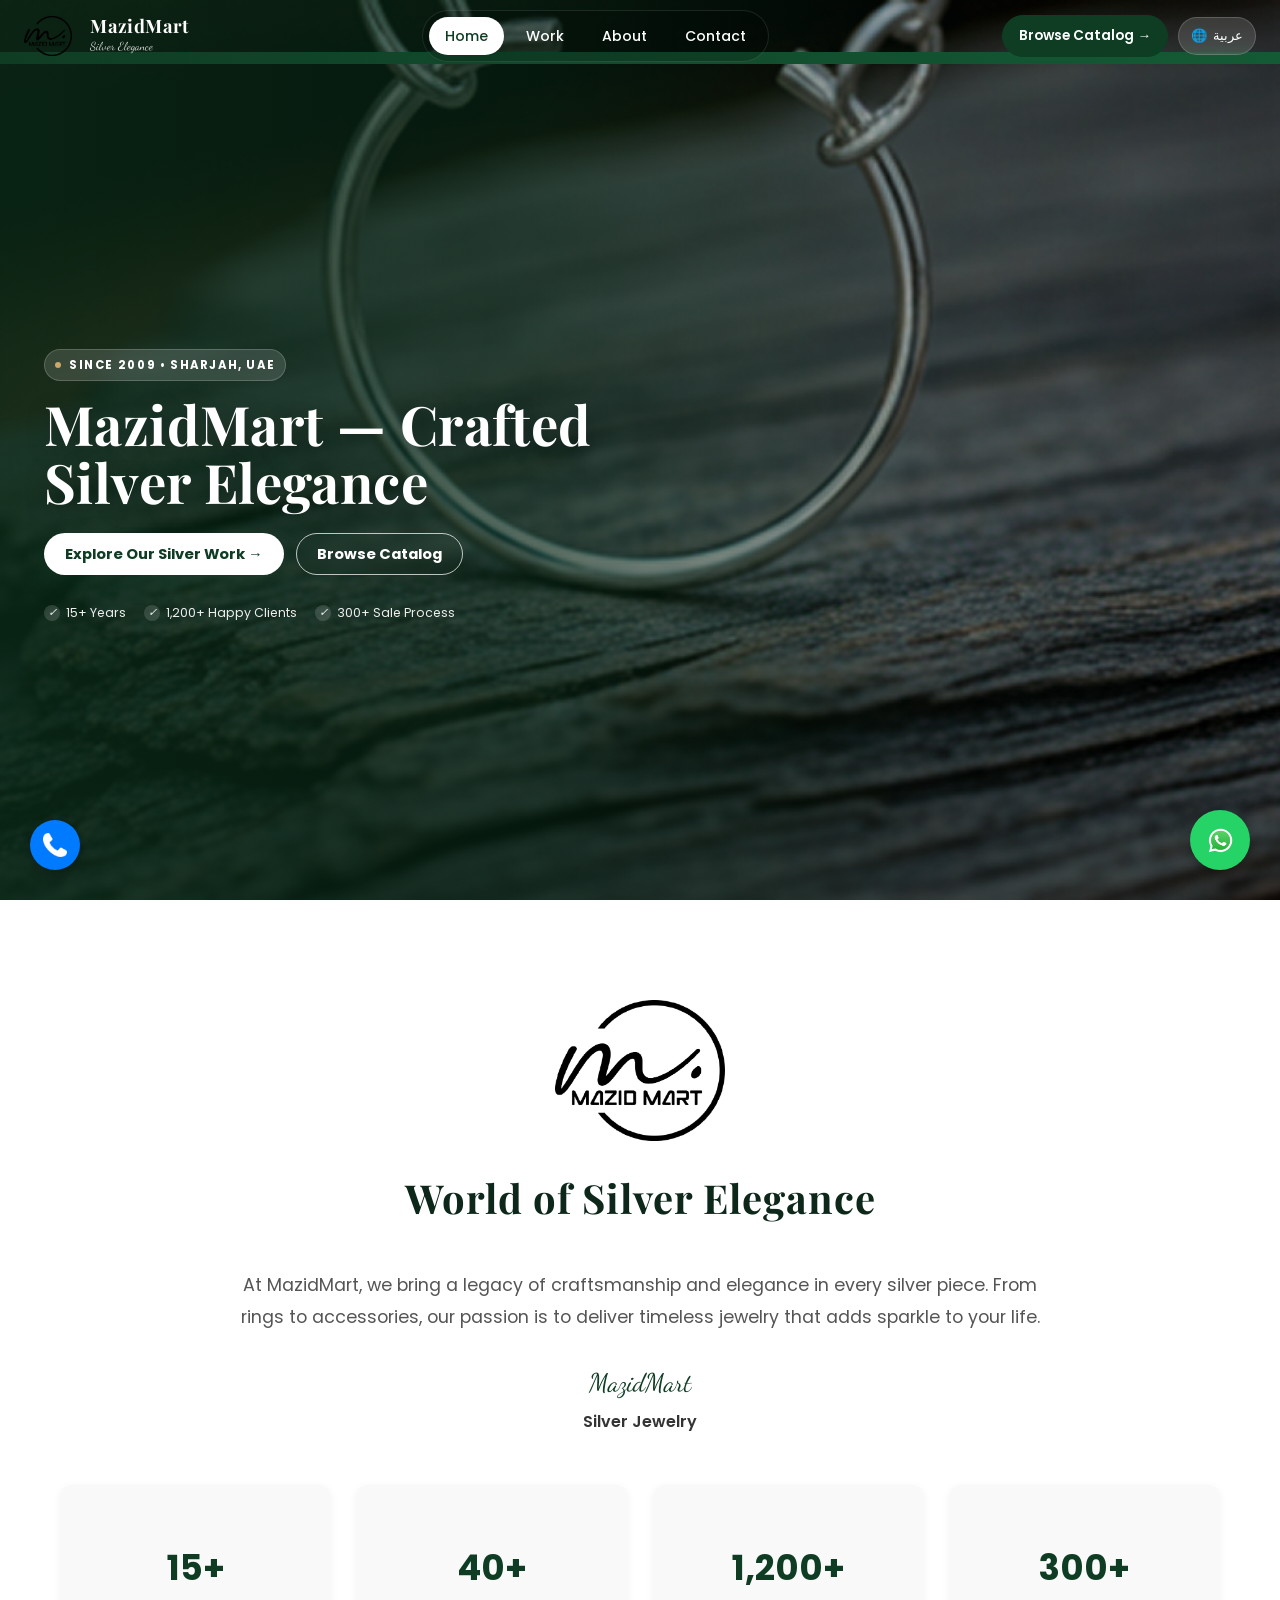
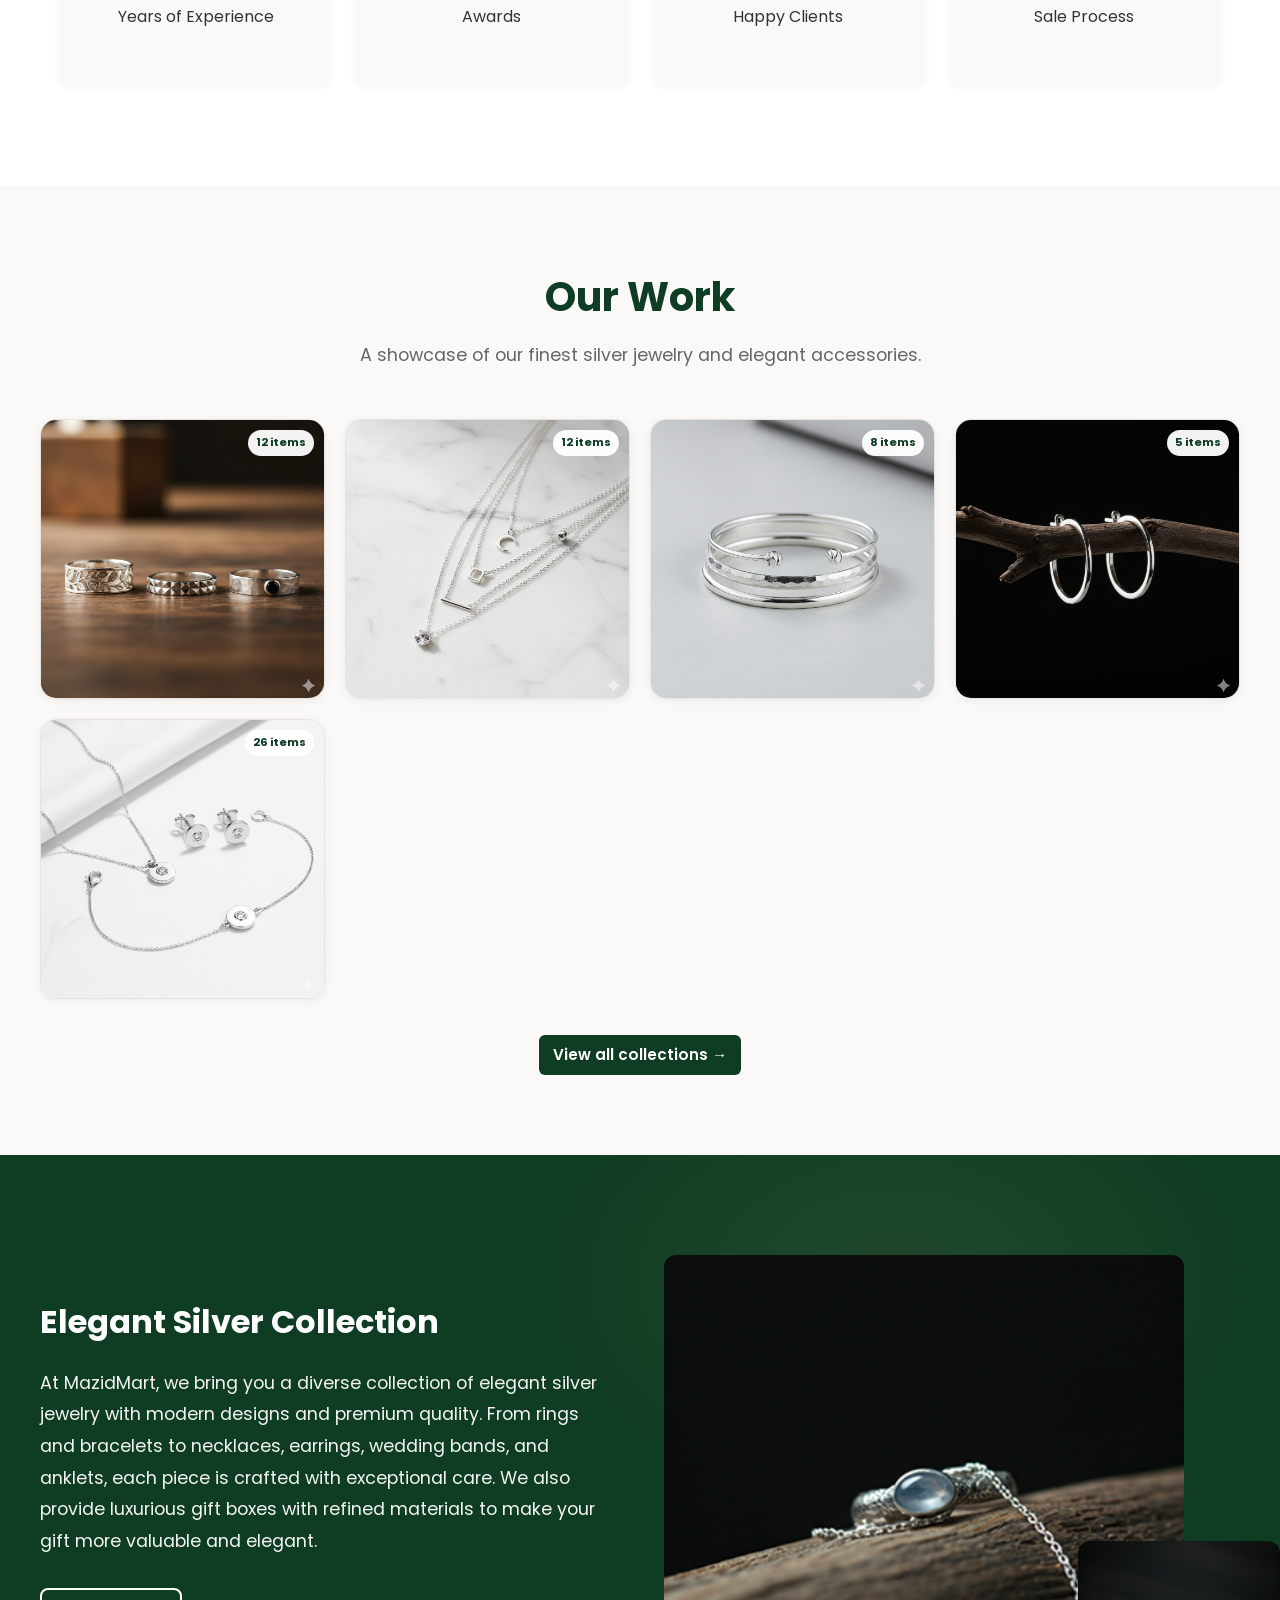
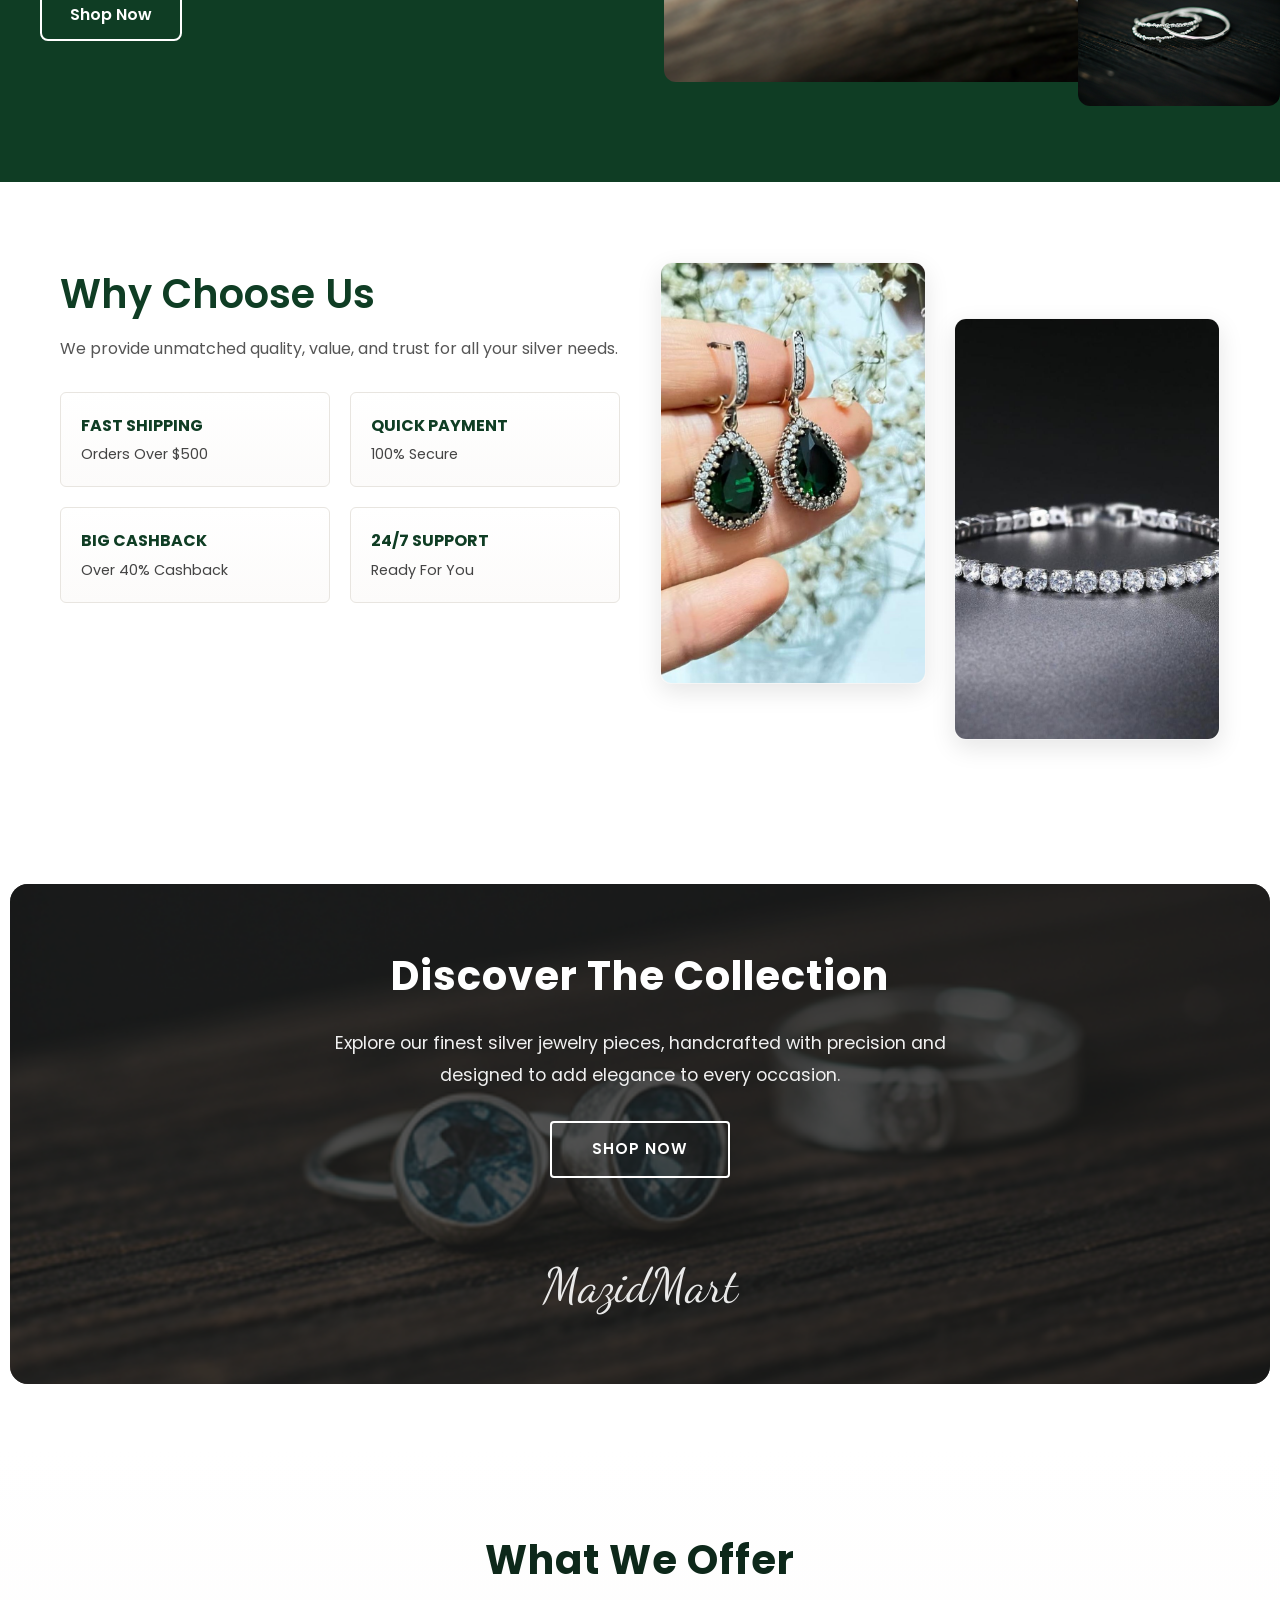
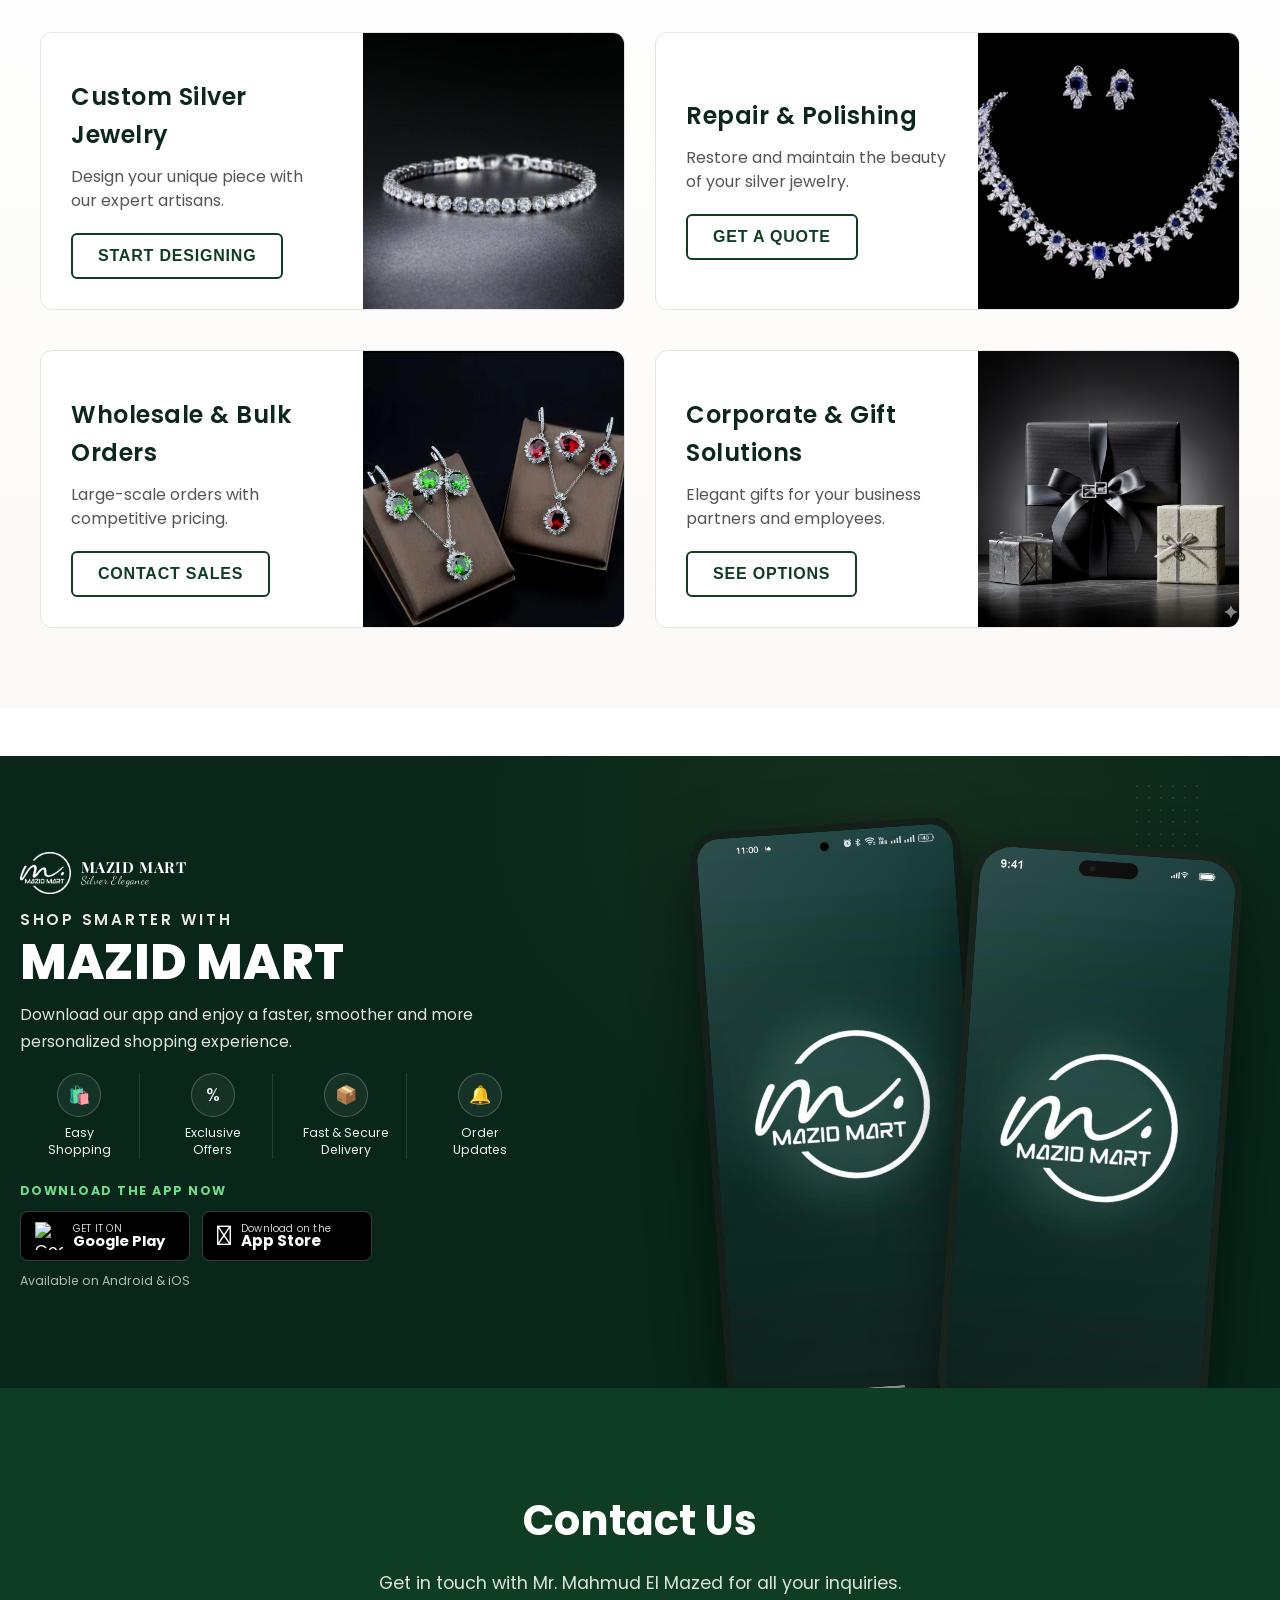
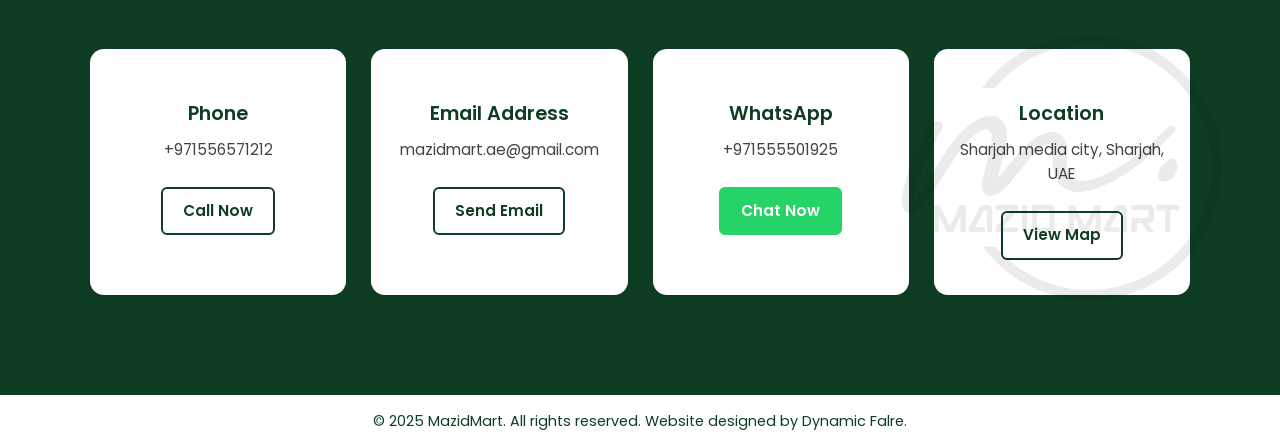
==== commit 5e473289: "fix: remove hero description line as requested (EN + AR) - js/lang.js: en hero_desc set to empty (wa" ====
--- a/index.html
+++ b/index.html
@@ -20,7 +20,7 @@
   <link rel="stylesheet" href="css/action_buttons.css">
   <link rel="stylesheet" href="css/footer.css">
   <link rel="stylesheet" href="css/catalog.css">
-  <link rel="stylesheet" href="css/landing.css?v=1.3">
+  <link rel="stylesheet" href="css/landing.css?v=1.4">
 
   <link href="https://fonts.googleapis.com/css2?family=Cairo:wght@400;600;700&family=Poppins:wght@400;600;700&family=Playfair+Display:wght@600;700&family=Dancing+Script:wght@700&display=swap" rel="stylesheet">
 
@@ -300,17 +300,11 @@
         <div class="app-available">Available on Android &amp; iOS</div>
       </div>
       <div class="app-phones">
-        <div class="app-badge badge-secure"><span class="badge-icon">✓</span> Secure<br>Payments</div>
-        <div class="phone phone-1">
-          <img src="images/app_screen.png" alt="Mazid Mart App Screen" loading="lazy" />
-        </div>
-        <div class="phone phone-2">
-          <img src="images/app_screen.png" alt="Mazid Mart App Screen" loading="lazy" />
-        </div>
-        <div class="app-badge badge-delivery"><span class="badge-icon">🚚</span> Fast &amp; Reliable<br>Delivery</div>
-        <div class="app-platforms">
-          <div style="text-align:center;"><div class="platform-icon">🤖</div><div class="platform-label">ANDROID</div></div>
-          <div style="text-align:center;"><div class="platform-icon apple"></div><div class="platform-label">iOS</div></div>
+        <div class="phone phone-android">
+          <img src="images/app_screen_android.png" alt="Mazid Mart Android App Screen" loading="lazy" />
+        </div>
+        <div class="phone phone-ios">
+          <img src="images/app_screen_ios.png" alt="Mazid Mart iOS App Screen" loading="lazy" />
         </div>
       </div>
     </div>
--- a/css/landing.css
+++ b/css/landing.css
@@ -313,89 +313,65 @@
   display:block;
   user-select:none;
 }
-.phone-1{
+.phone-android{
   left: 6%;
+  top: 12px;
+  transform: rotate(-4deg);
+  border: 7px solid #141f19;
+  border-radius: 30px;
+  z-index: 1;
+}
+.phone-android::before{
+  content: '';
+  position: absolute;
   top: 10px;
-  transform: rotate(-4deg);
-  z-index:1;
-}
-.phone-1:hover{
-  transform: translateY(-4px) rotate(-4deg);
-  box-shadow: 0 28px 70px rgba(0,0,0,.6), 0 0 0 1px rgba(201,168,106,0.3) inset;
-}
-.phone-2{
-  right: 4%;
+  left: 50%;
+  transform: translateX(-50%);
+  width: 8px;
+  height: 8px;
+  border-radius: 50%;
+  background: #000;
+  border: 1px solid #1f2e24;
+  z-index: 3;
+}
+.phone-android:hover{
+  transform: translateY(-6px) rotate(-4deg);
+  box-shadow: 0 32px 80px rgba(0,0,0,.65), 0 0 0 1px rgba(201,168,106,0.3) inset;
+}
+
+.phone-ios{
+  right: 6%;
   top: 34px;
   transform: rotate(4deg);
-  z-index:2;
-}
-.phone-2:hover{
-  transform: translateY(-4px) rotate(4deg);
-  box-shadow: 0 28px 70px rgba(0,0,0,.6), 0 0 0 1px rgba(201,168,106,0.3) inset;
-}
-.app-badge{
-  position:absolute;
-  display:inline-flex; align-items:center; gap:8px;
-  background: rgba(16, 54, 36, 0.92);
-  border:1px solid rgba(255,255,255,.12);
-  color:#fff;
-  padding:10px 14px;
-  border-radius: 14px;
-  font-size:.78rem; font-weight:600;
-  box-shadow: 0 10px 24px rgba(0,0,0,.28);
-  backdrop-filter: blur(8px);
-  z-index:3;
-}
-.app-badge .badge-icon{
-  width:28px; height:28px; border-radius:50%;
-  background: rgba(255,255,255,.10);
-  display:flex; align-items:center; justify-content:center;
-  border:1px solid rgba(255,255,255,.14);
-  font-size:14px;
-}
-.badge-secure{ top: 18px; right: 8px; }
-.badge-delivery{ bottom: 54px; left: 2px; }
-.app-platforms{
-  position:absolute;
-  bottom: -6px; right: 10px;
-  display:flex; align-items:center; gap:10px;
-  z-index:3;
-}
-.platform-icon{
-  width:44px; height:44px; border-radius:50%;
-  background:#fff; color:#0f3d24;
-  display:flex; align-items:center; justify-content:center;
-  font-size:22px; font-weight:700;
-  box-shadow: 0 6px 18px rgba(0,0,0,.22);
-  border:1px solid rgba(0,0,0,.04);
-}
-.platform-icon.apple{ background:#fff; color:#000; }
-.platform-label{
-  font-size:.68rem; font-weight:700; letter-spacing:.08em; color:rgba(255,255,255,.78);
-  text-align:center; margin-top:4px;
-}
+  border: 7.5px solid #18231c;
+  border-radius: 40px;
+  z-index: 2;
+}
+.phone-ios:hover{
+  transform: translateY(-6px) rotate(4deg);
+  box-shadow: 0 32px 80px rgba(0,0,0,.65), 0 0 0 1px rgba(201,168,106,0.3) inset;
+}
+
 @media (max-width: 1024px){
   .app-download-container{ grid-template-columns: 1fr; gap:28px; }
-  .app-phones{ min-height: 460px; order:-1; }
-  .phone{ width:240px; height: 500px; }
-  .phone-1{ left: 50%; transform: translateX(-58%) rotate(-4deg); }
-  .phone-2{ left: 50%; transform: translateX(6%) rotate(4deg); right:auto; }
+  .app-phones{ min-height: 480px; order:-1; }
+  .phone{ width:230px; height: 490px; }
+  .phone-android{ left: 50%; transform: translateX(-58%) rotate(-4deg); }
+  .phone-ios{ left: 50%; transform: translateX(8%) rotate(4deg); right:auto; }
 }
 @media (max-width: 640px){
   .app-download{ padding: 36px 16px; }
   .app-features{ grid-template-columns: repeat(2, 1fr); gap:16px; }
   .app-feature{ border-right:none; border-bottom:1px solid rgba(255,255,255,.08); padding-bottom:12px; }
   .app-feature:nth-child(2n){ border-right:none; }
-  .app-phones{ min-height: 380px; }
-  .phone{ width:190px; height: 400px; border-width:6px; border-radius:22px; }
-  .badge-secure{ top: 6px; right: 6px; padding:8px 10px; font-size:.72rem; }
-  .badge-delivery{ bottom: 36px; left: 6px; padding:8px 10px; font-size:.72rem; }
+  .app-phones{ min-height: 400px; }
+  .phone{ width:180px; height: 385px; border-width:5px; }
+  .phone-android{ border-radius:22px; }
+  .phone-ios{ border-radius:28px; }
   .app-stores{ flex-direction:column; align-items:stretch; }
   .store-btn{ justify-content:center; }
 }
 body.ar .app-download-container{ direction:rtl; }
 body.ar .app-feature{ border-right:none; border-left:1px solid rgba(255,255,255,.12); }
 body.ar .app-feature:last-child{ border-left:none; }
-body.ar .badge-secure{ right:auto; left:8px; }
-body.ar .badge-delivery{ left:auto; right:2px; }
-
+
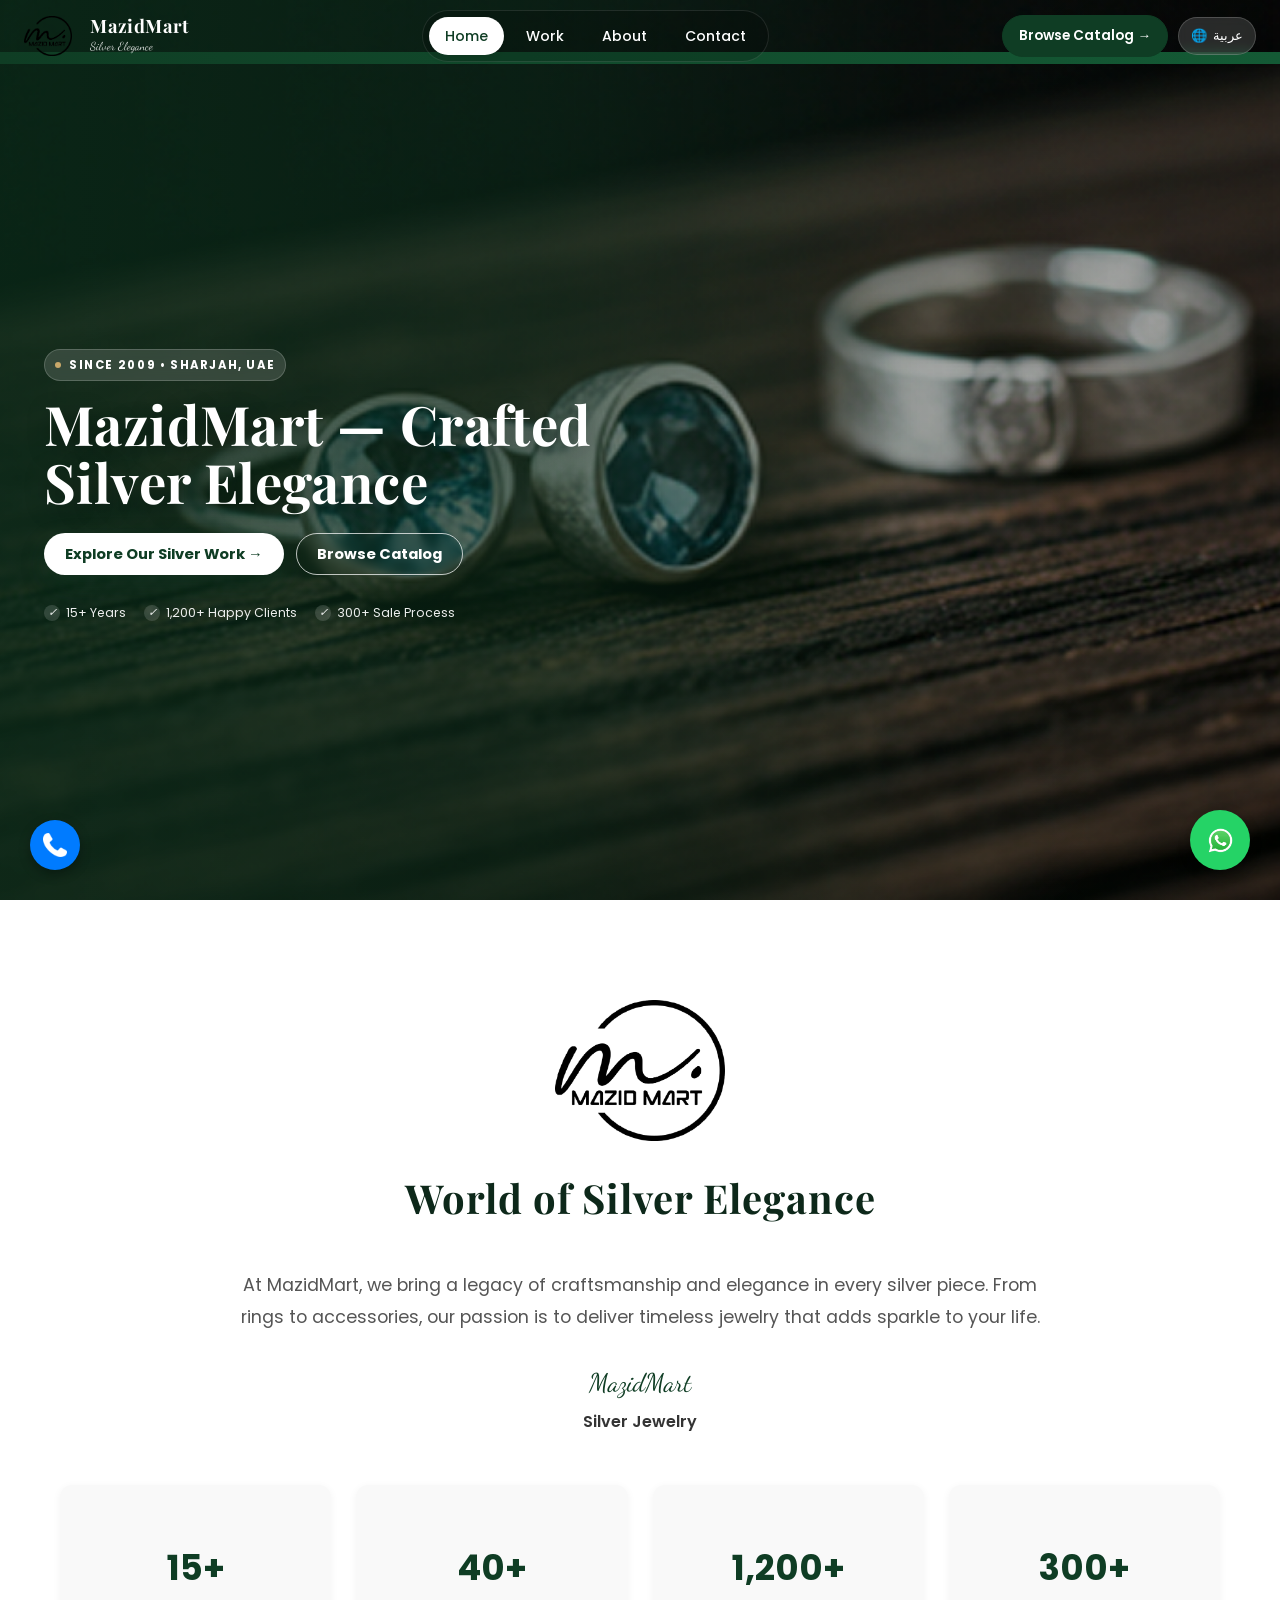
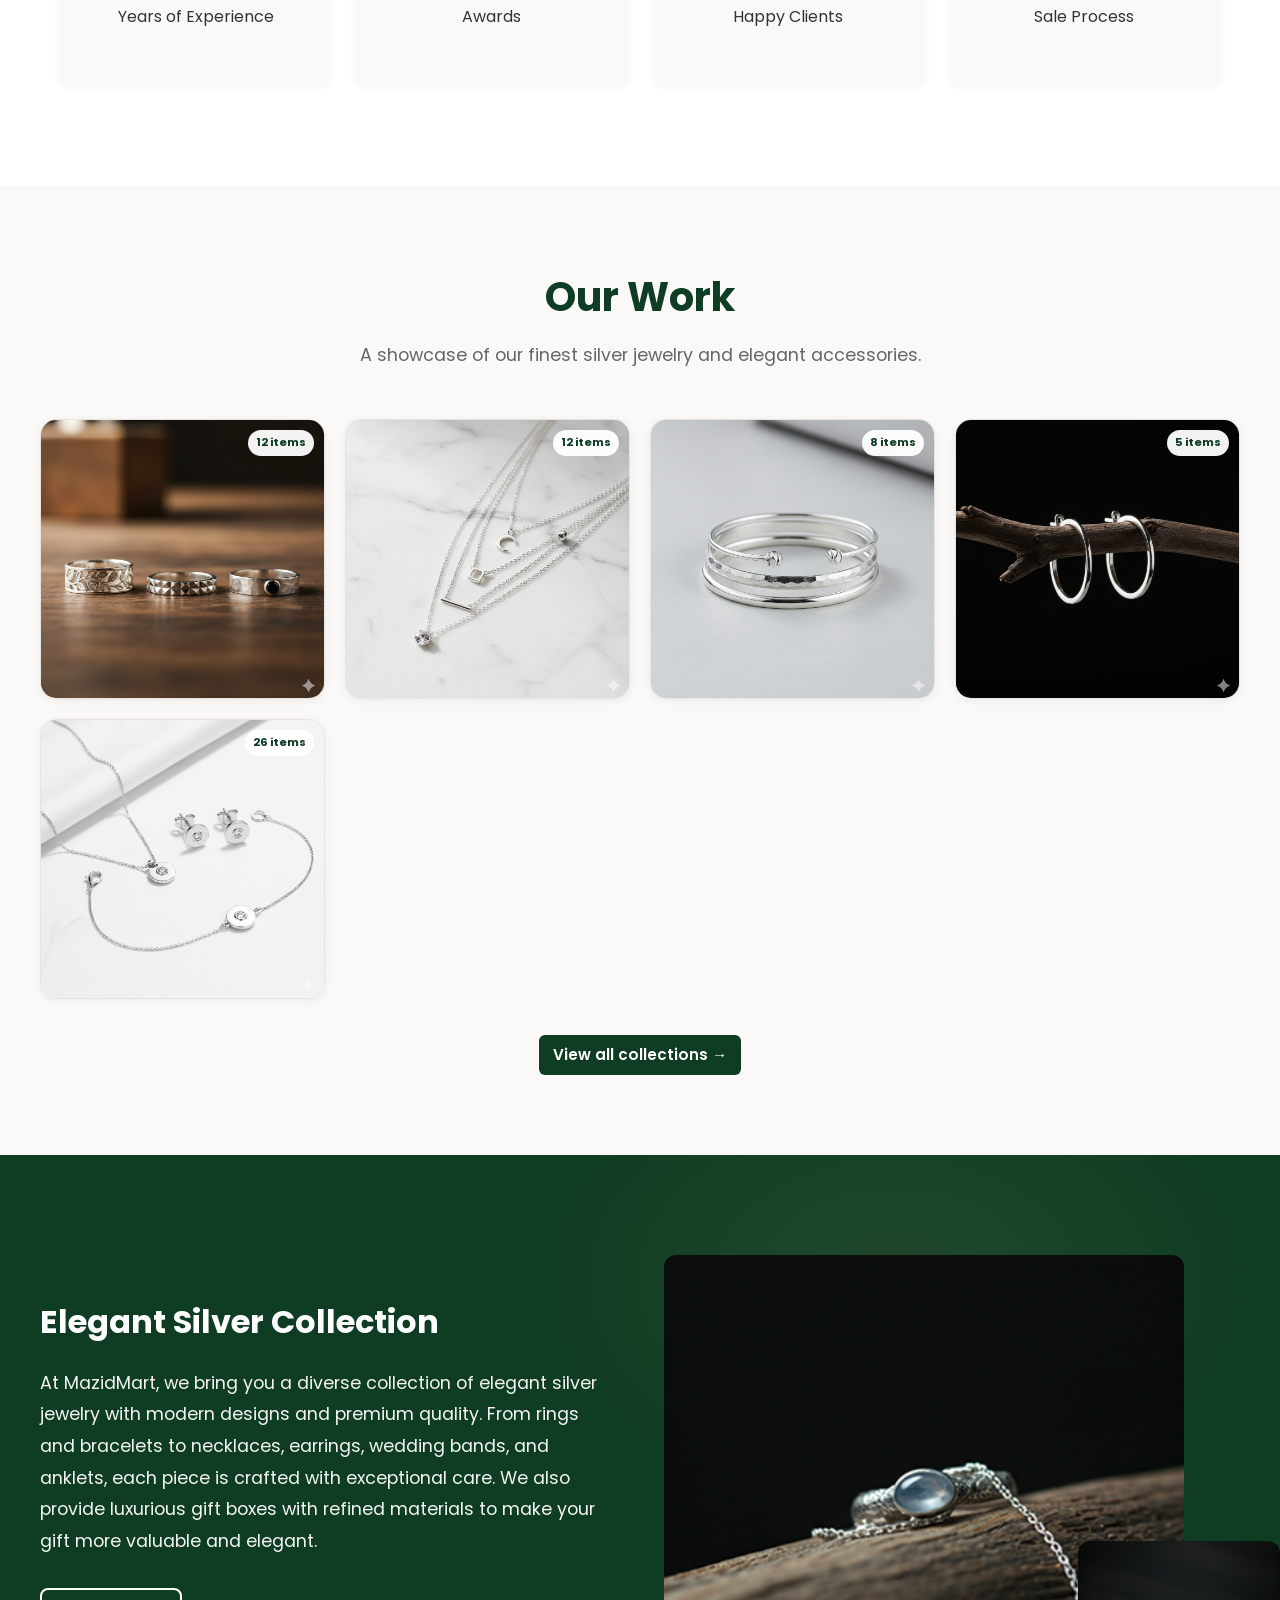
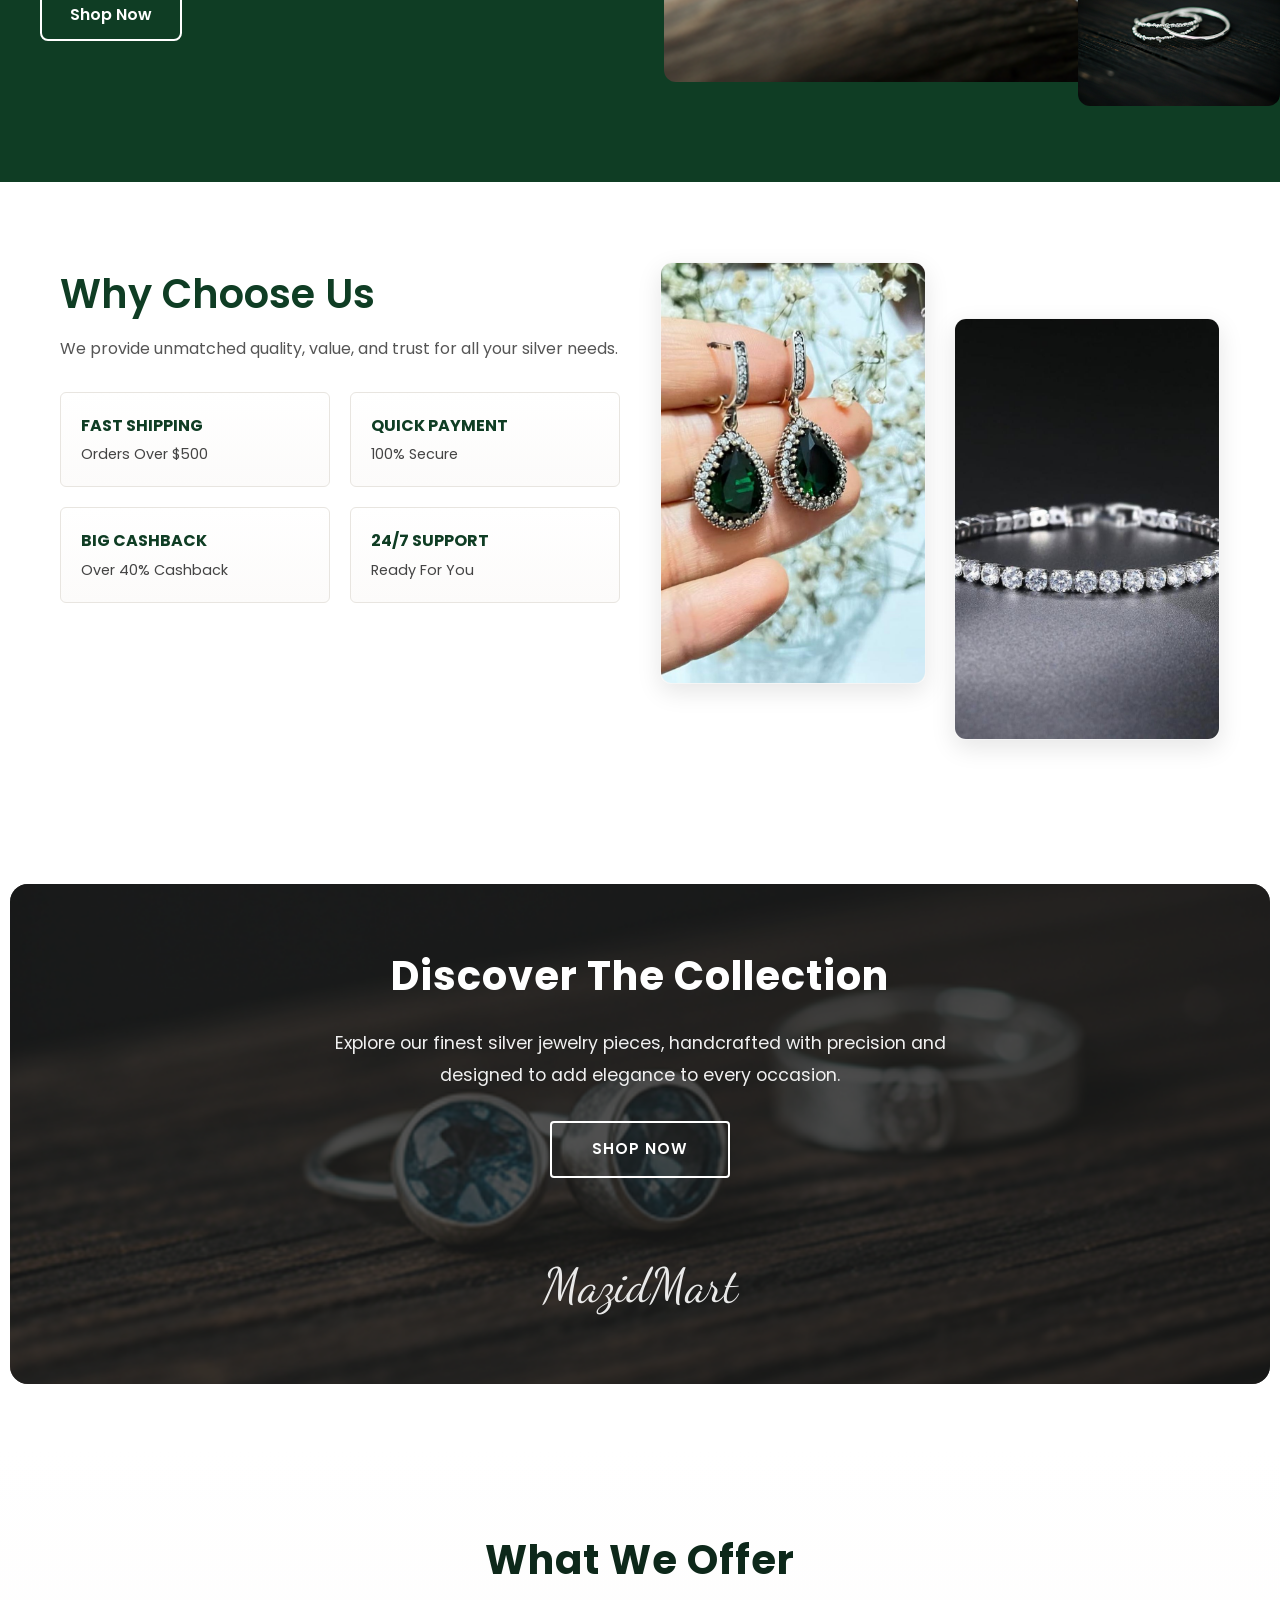
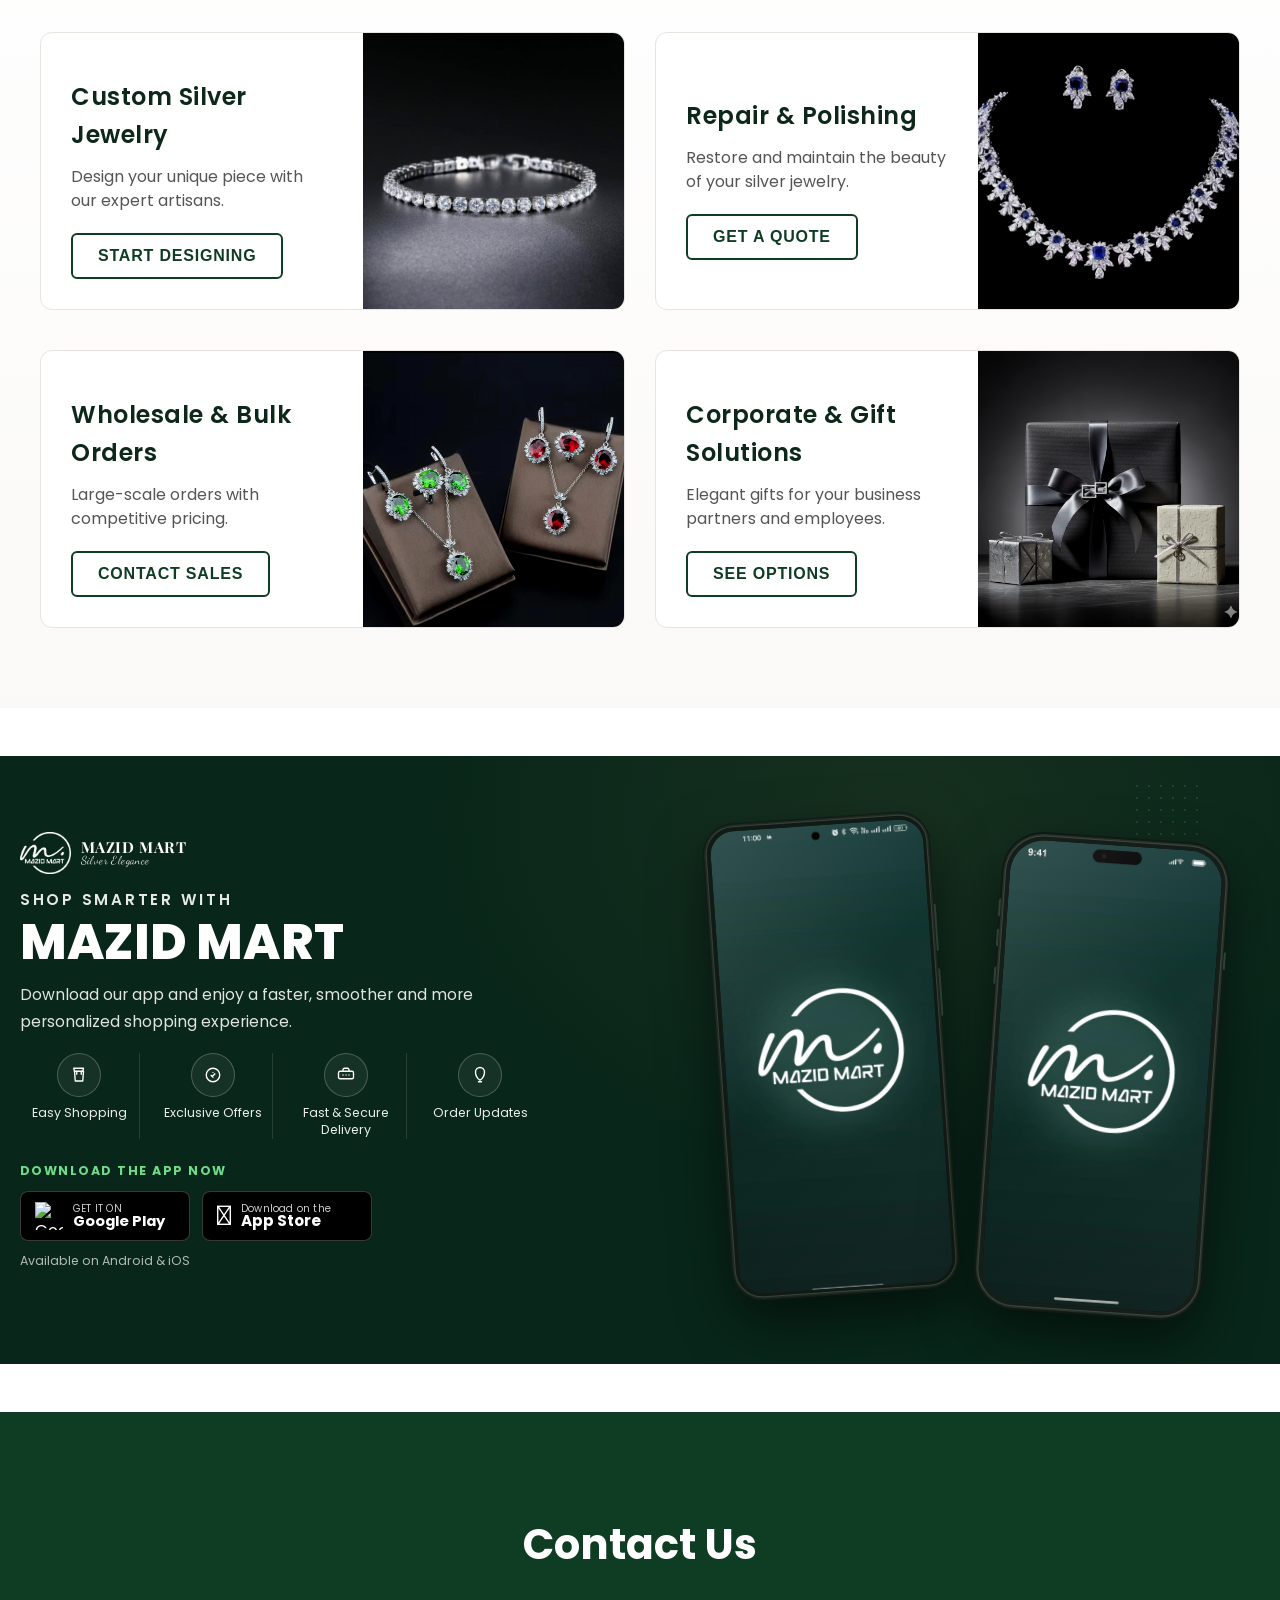
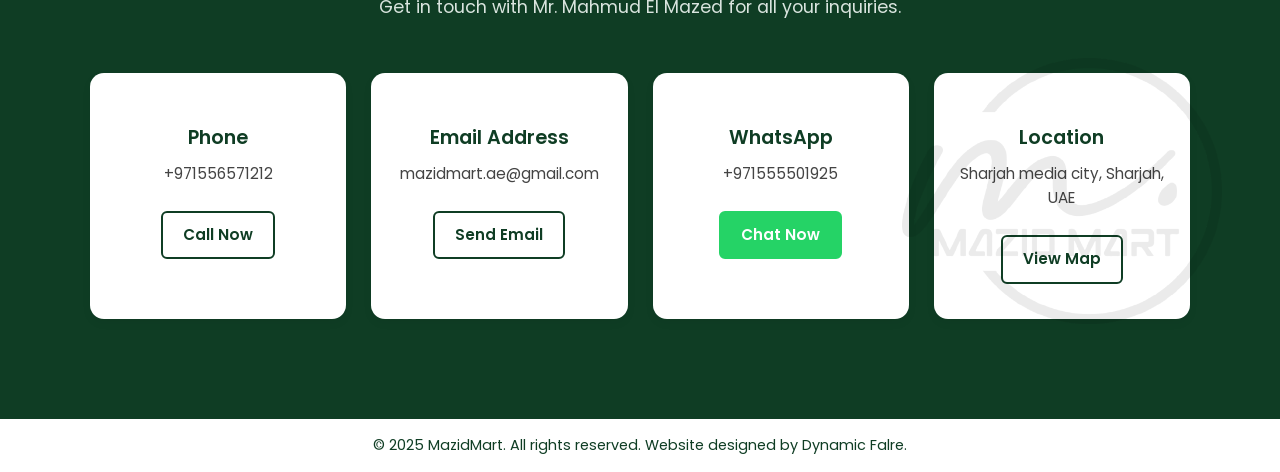
==== commit ebc34333: "feat: faster animations + app download spacing & icons AR handling - slider.js 5000→2500, hero.css 1" ====
--- a/index.html
+++ b/index.html
@@ -20,7 +20,7 @@
   <link rel="stylesheet" href="css/action_buttons.css">
   <link rel="stylesheet" href="css/footer.css">
   <link rel="stylesheet" href="css/catalog.css">
-  <link rel="stylesheet" href="css/landing.css?v=1.4">
+  <link rel="stylesheet" href="css/landing.css?v=1.5">
 
   <link href="https://fonts.googleapis.com/css2?family=Cairo:wght@400;600;700&family=Poppins:wght@400;600;700&family=Playfair+Display:wght@600;700&family=Dancing+Script:wght@700&display=swap" rel="stylesheet">
 
@@ -281,10 +281,10 @@
         <h2><span class="small">SHOP SMARTER WITH</span><span>MAZID MART</span></h2>
         <p class="app-download-desc">Download our app and enjoy a faster, smoother and more personalized shopping experience.</p>
         <div class="app-features">
-          <div class="app-feature"><div class="app-feature-icon">🛍️</div><span>Easy<br>Shopping</span></div>
-          <div class="app-feature"><div class="app-feature-icon">%</div><span>Exclusive<br>Offers</span></div>
-          <div class="app-feature"><div class="app-feature-icon">📦</div><span>Fast &amp; Secure<br>Delivery</span></div>
-          <div class="app-feature"><div class="app-feature-icon">🔔</div><span>Order<br>Updates</span></div>
+          <div class="app-feature"><div class="app-feature-icon"><svg width="18" height="18" viewBox="0 0 24 24" fill="none" stroke="white" stroke-width="1.8" stroke-linecap="round" stroke-linejoin="round"><path d="M6 7l-1-4h13l-1 4"/><path d="M9 11V7"/><path d="M15 11V7"/><path d="M6 7h12l-1 13H7L6 7z"/></svg></div><span data-key="app_feat1">Easy<br>Shopping</span></div>
+          <div class="app-feature"><div class="app-feature-icon"><svg width="18" height="18" viewBox="0 0 24 24" fill="none" stroke="white" stroke-width="1.8"><circle cx="12" cy="12" r="9"/><path d="M9 12l2 2 4-4"/><path d="M12 8v1"/><path d="M12 15v1"/></svg></div><span data-key="app_feat2">Exclusive<br>Offers</span></div>
+          <div class="app-feature"><div class="app-feature-icon"><svg width="18" height="18" viewBox="0 0 24 24" fill="none" stroke="white" stroke-width="1.8" stroke-linecap="round" stroke-linejoin="round"><rect x="2" y="7" width="20" height="10" rx="2"/><path d="M16 7V5a2 2 0 0 0-2-2h-4a2 2 0 0 0-2 2v2"/><path d="M12 12h.01"/><path d="M8 12h.01"/><path d="M16 12h.01"/></svg></div><span data-key="app_feat3">Fast &amp; Secure<br>Delivery</span></div>
+          <div class="app-feature"><div class="app-feature-icon"><svg width="18" height="18" viewBox="0 0 24 24" fill="none" stroke="white" stroke-width="1.8" stroke-linecap="round"><path d="M6 8a6 6 0 0 1 12 0c0 7-6 11-6 11s-6-4-6-11"/><path d="M10 21h4"/></svg></div><span data-key="app_feat4">Order<br>Updates</span></div>
         </div>
         <div class="app-download-cta-title">DOWNLOAD THE APP NOW</div>
         <div class="app-stores">
@@ -292,7 +292,7 @@
             <img src="https://upload.wikimedia.org/wikipedia/commons/d/d0/Google_Play_Arrow_logo.svg" alt="Google Play">
             <span class="store-text"><small>GET IT ON</small><strong>Google Play</strong></span>
           </a>
-          <a href="https://apps.apple.com/app/mazid-mart" target="_blank" rel="noopener" class="store-btn apple" id="iosLink">
+          <a href="https://apps.apple.com/ae/app/mazidmart/id6767023443" target="_blank" rel="noopener" class="store-btn apple" id="iosLink">
             <span style="font-size:28px; line-height:1;"></span>
             <span class="store-text"><small>Download on the</small><strong>App Store</strong></span>
           </a>
@@ -301,10 +301,14 @@
       </div>
       <div class="app-phones">
         <div class="phone phone-android">
-          <img src="images/app_screen_android.png" alt="Mazid Mart Android App Screen" loading="lazy" />
+          <div class="phone-screen">
+            <img src="images/app_screen_android.png" alt="Mazid Mart Android App Screen" loading="lazy" />
+          </div>
         </div>
         <div class="phone phone-ios">
-          <img src="images/app_screen_ios.png" alt="Mazid Mart iOS App Screen" loading="lazy" />
+          <div class="phone-screen">
+            <img src="images/app_screen_ios.png" alt="Mazid Mart iOS App Screen" loading="lazy" />
+          </div>
         </div>
       </div>
     </div>
--- a/css/hero.css
+++ b/css/hero.css
@@ -21,7 +21,7 @@
   background-size:cover;
   background-position:center 30%;
   opacity:0;
-  transition: opacity 1s ease, transform 7s ease;
+  transition: opacity 0.45s ease, transform 4s ease;
   will-change: opacity, transform;
   transform: scale(1.03);
 }
--- a/css/landing.css
+++ b/css/landing.css
@@ -187,8 +187,8 @@
   color:#fff;
   overflow:hidden;
   position:relative;
-  padding: 56px 20px;
-  margin: 48px 0 0;
+  padding: 56px 20px 72px;
+  margin: 48px 0 48px;
 }
 .app-download::before{
   content:'';
@@ -284,90 +284,157 @@
 .app-phones{
   position:relative;
   display:flex; align-items:center; justify-content:center;
-  min-height:520px;
+  min-height:480px;
 }
 .phone{
   position:absolute;
-  width: 270px;
-  height: 575px;
-  background:#09140e;
-  border: 7px solid #141f19;
-  border-radius: 32px;
-  overflow:hidden;
-  box-shadow: 0 24px 60px rgba(0,0,0,.5), 0 0 0 1px rgba(255,255,255,0.12) inset;
-  display:flex; flex-direction:column;
-  transition: transform 0.35s ease, box-shadow 0.35s ease;
-}
-.phone::after{
+  width: 222px;
+  height: 472px;
+  background: #0b140f;
+  box-sizing: border-box;
+  display:flex;
+  flex-direction:column;
+  transition: transform 0.35s cubic-bezier(0.2, 0.8, 0.2, 1), box-shadow 0.35s ease;
+}
+
+.phone-screen{
+  position: relative;
+  width: 100%;
+  height: 100%;
+  overflow: hidden;
+  background: #09140e;
+}
+.phone-screen img{
+  width: 100%;
+  height: 100%;
+  object-fit: cover;
+  display: block;
+  user-select: none;
+}
+.phone-screen::after{
   content: '';
   position: absolute;
   inset: 0;
-  background: linear-gradient(135deg, rgba(255,255,255,0.10) 0%, rgba(255,255,255,0) 45%, rgba(255,255,255,0.03) 100%);
+  background: linear-gradient(135deg, rgba(255,255,255,0.12) 0%, rgba(255,255,255,0) 45%, rgba(255,255,255,0.03) 100%);
   pointer-events: none;
   z-index: 2;
 }
-.phone img{
-  width:100%;
-  height:100%;
-  object-fit:cover;
-  display:block;
-  user-select:none;
-}
+
+/* --- Android Phone Frame (Sleek Galaxy S24 Ultra / Flagship Style) --- */
 .phone-android{
-  left: 6%;
-  top: 12px;
+  left: 8%;
+  top: 8px;
   transform: rotate(-4deg);
-  border: 7px solid #141f19;
-  border-radius: 30px;
+  border-radius: 28px;
+  padding: 3.5px;
+  border: 1px solid #36443b;
+  background: #111a14;
+  box-shadow:
+    0 0 0 1.5px #1e2a22,
+    0 0 0 3px #131c16,
+    0 22px 55px rgba(0, 0, 0, 0.55);
   z-index: 1;
 }
+.phone-android .phone-screen{
+  border-radius: 24px;
+}
+/* Android Side Hardware Buttons: Volume Rocker & Power Key */
 .phone-android::before{
+  content: '';
+  position: absolute;
+  right: -5px;
+  top: 90px;
+  width: 2.5px;
+  height: 48px;
+  background: #2f3e34;
+  border-radius: 0 2px 2px 0;
+  box-shadow: 0 65px 0 #2f3e34;
+  z-index: -1;
+}
+/* Android Centered Hole-Punch Front Camera */
+.phone-android::after{
   content: '';
   position: absolute;
   top: 10px;
   left: 50%;
   transform: translateX(-50%);
-  width: 8px;
-  height: 8px;
+  width: 7px;
+  height: 7px;
   border-radius: 50%;
   background: #000;
-  border: 1px solid #1f2e24;
-  z-index: 3;
+  border: 1.2px solid #1c2a21;
+  z-index: 4;
 }
 .phone-android:hover{
   transform: translateY(-6px) rotate(-4deg);
-  box-shadow: 0 32px 80px rgba(0,0,0,.65), 0 0 0 1px rgba(201,168,106,0.3) inset;
-}
-
+  box-shadow:
+    0 0 0 1.5px #4a5c50,
+    0 0 0 3px #131c16,
+    0 30px 75px rgba(0, 0, 0, 0.65);
+}
+
+/* --- iPhone Frame (iPhone 16 Pro Titanium Style) --- */
 .phone-ios{
-  right: 6%;
-  top: 34px;
+  right: 8%;
+  top: 28px;
   transform: rotate(4deg);
-  border: 7.5px solid #18231c;
-  border-radius: 40px;
+  border-radius: 38px;
+  padding: 4px;
+  border: 1px solid #3c4840;
+  background: #151e18;
+  box-shadow:
+    0 0 0 1.5px #243028,
+    0 0 0 3.5px #121914,
+    0 22px 55px rgba(0, 0, 0, 0.55);
   z-index: 2;
+}
+.phone-ios .phone-screen{
+  border-radius: 34px;
+}
+/* iPhone Hardware Side Buttons: Action Button & Volume on Left, Power on Right */
+.phone-ios::before{
+  content: '';
+  position: absolute;
+  left: -5.5px;
+  top: 65px;
+  width: 2.5px;
+  height: 18px;
+  background: #334037;
+  border-radius: 2px 0 0 2px;
+  box-shadow:
+    0 30px 0 0 #334037,
+    0 68px 0 0 #334037,
+    228px 38px 0 0 #334037;
+  z-index: -1;
 }
 .phone-ios:hover{
   transform: translateY(-6px) rotate(4deg);
-  box-shadow: 0 32px 80px rgba(0,0,0,.65), 0 0 0 1px rgba(201,168,106,0.3) inset;
+  box-shadow:
+    0 0 0 1.5px #55675c,
+    0 0 0 3.5px #121914,
+    0 30px 75px rgba(0, 0, 0, 0.65);
 }
 
 @media (max-width: 1024px){
   .app-download-container{ grid-template-columns: 1fr; gap:28px; }
-  .app-phones{ min-height: 480px; order:-1; }
-  .phone{ width:230px; height: 490px; }
-  .phone-android{ left: 50%; transform: translateX(-58%) rotate(-4deg); }
-  .phone-ios{ left: 50%; transform: translateX(8%) rotate(4deg); right:auto; }
+  .app-phones{ min-height: 440px; order:-1; }
+  .phone{ width:195px; height: 415px; }
+  .phone-android{ left: 50%; transform: translateX(-56%) rotate(-4deg); }
+  .phone-ios{ left: 50%; transform: translateX(6%) rotate(4deg); right:auto; }
+  .phone-ios::before{ box-shadow: 0 30px 0 0 #334037, 0 68px 0 0 #334037, 201px 38px 0 0 #334037; }
 }
 @media (max-width: 640px){
   .app-download{ padding: 36px 16px; }
   .app-features{ grid-template-columns: repeat(2, 1fr); gap:16px; }
   .app-feature{ border-right:none; border-bottom:1px solid rgba(255,255,255,.08); padding-bottom:12px; }
   .app-feature:nth-child(2n){ border-right:none; }
-  .app-phones{ min-height: 400px; }
-  .phone{ width:180px; height: 385px; border-width:5px; }
-  .phone-android{ border-radius:22px; }
-  .phone-ios{ border-radius:28px; }
+  .app-phones{ min-height: 360px; }
+  .phone{ width:160px; height: 340px; }
+  .phone-android{ border-radius:22px; padding:2.5px; }
+  .phone-android .phone-screen{ border-radius:18px; }
+  .phone-ios{ border-radius:28px; padding:3px; }
+  .phone-ios .phone-screen{ border-radius:24px; }
+  .phone-android::before, .phone-ios::before{ display:none; }
   .app-stores{ flex-direction:column; align-items:stretch; }
   .store-btn{ justify-content:center; }
 }
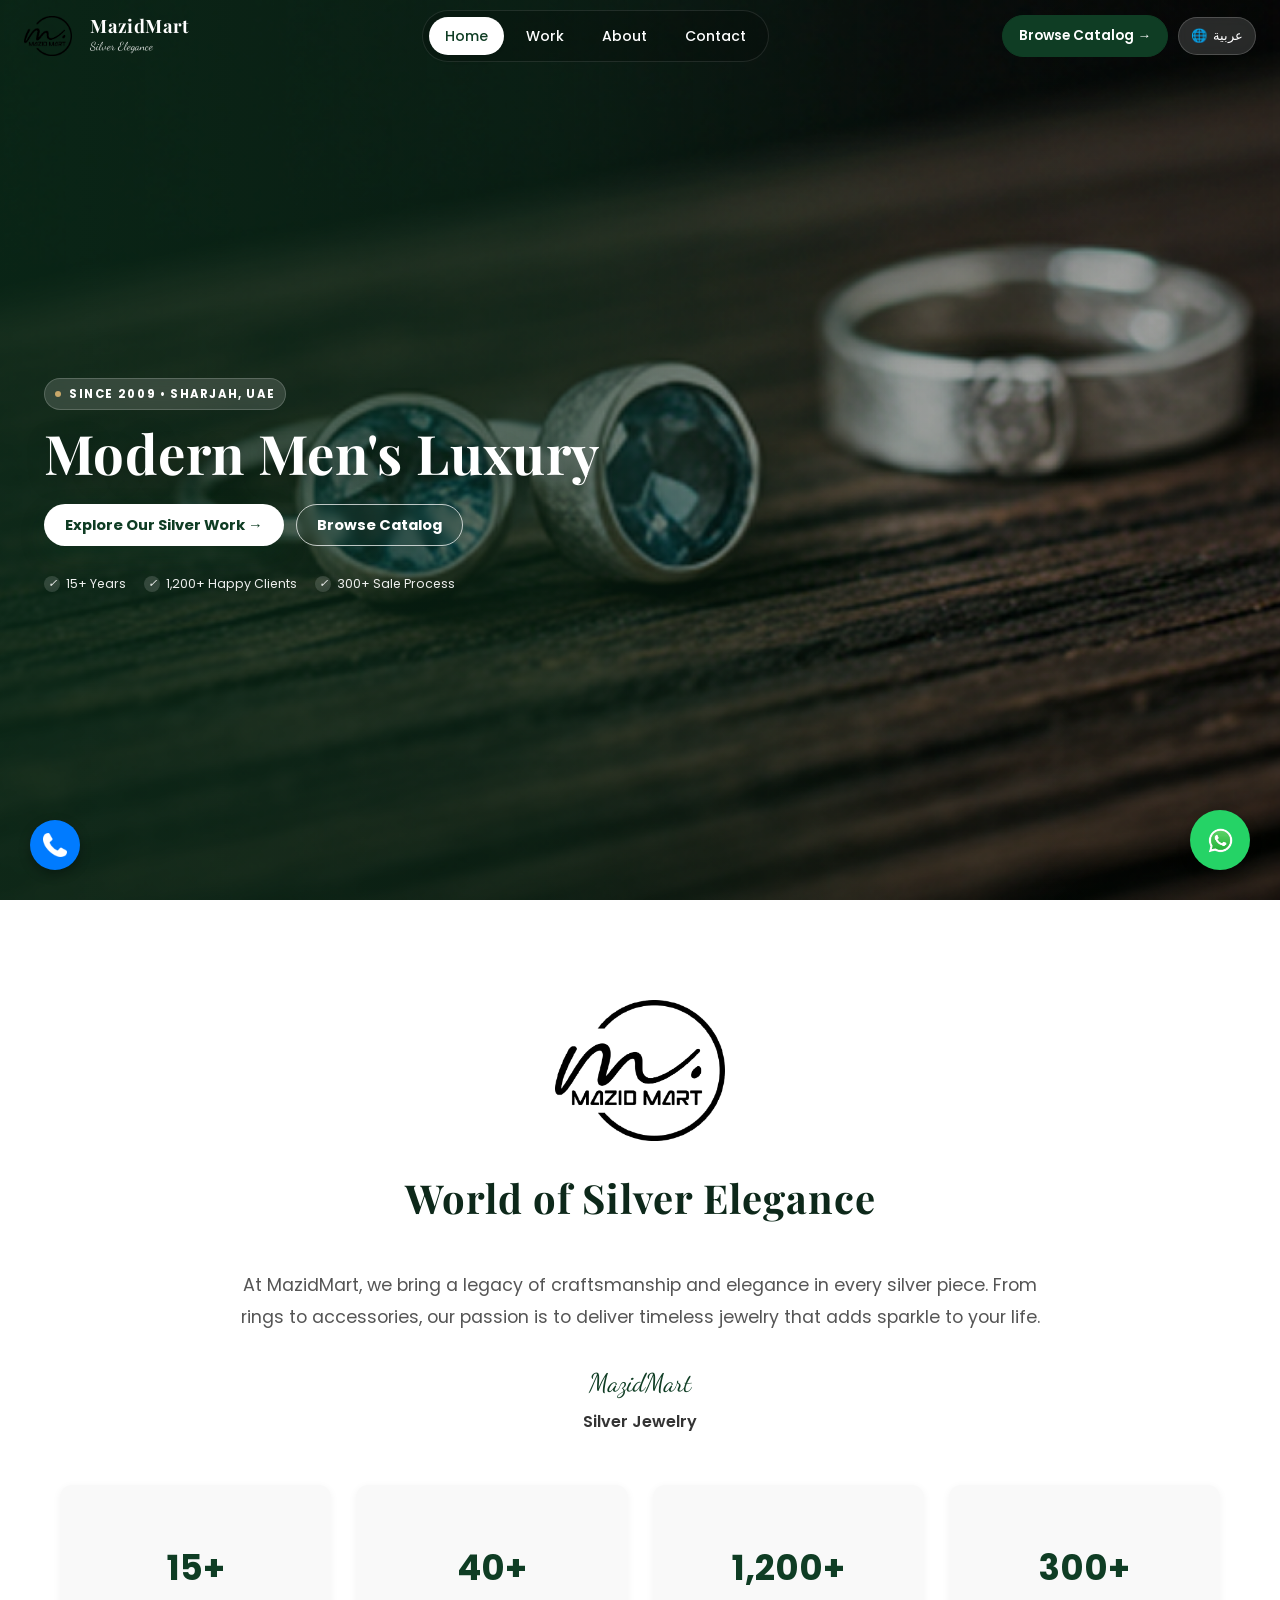
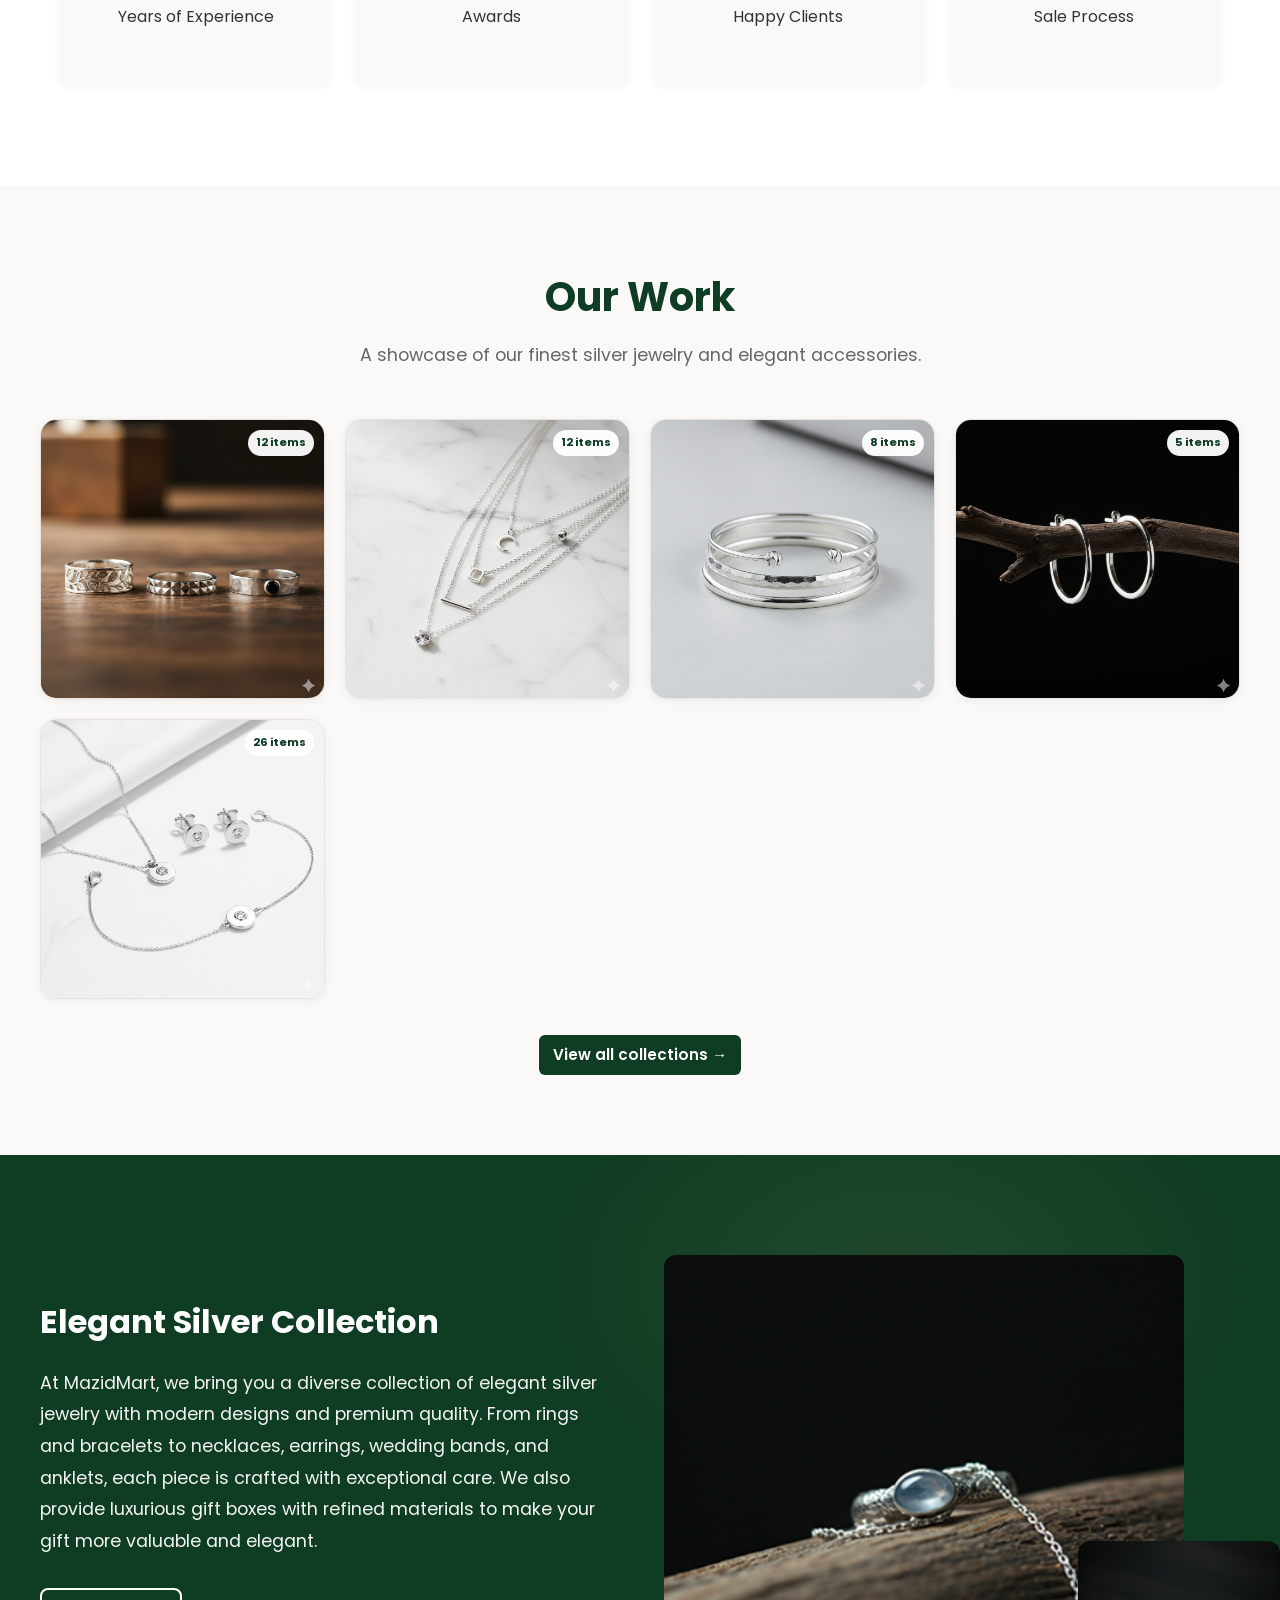
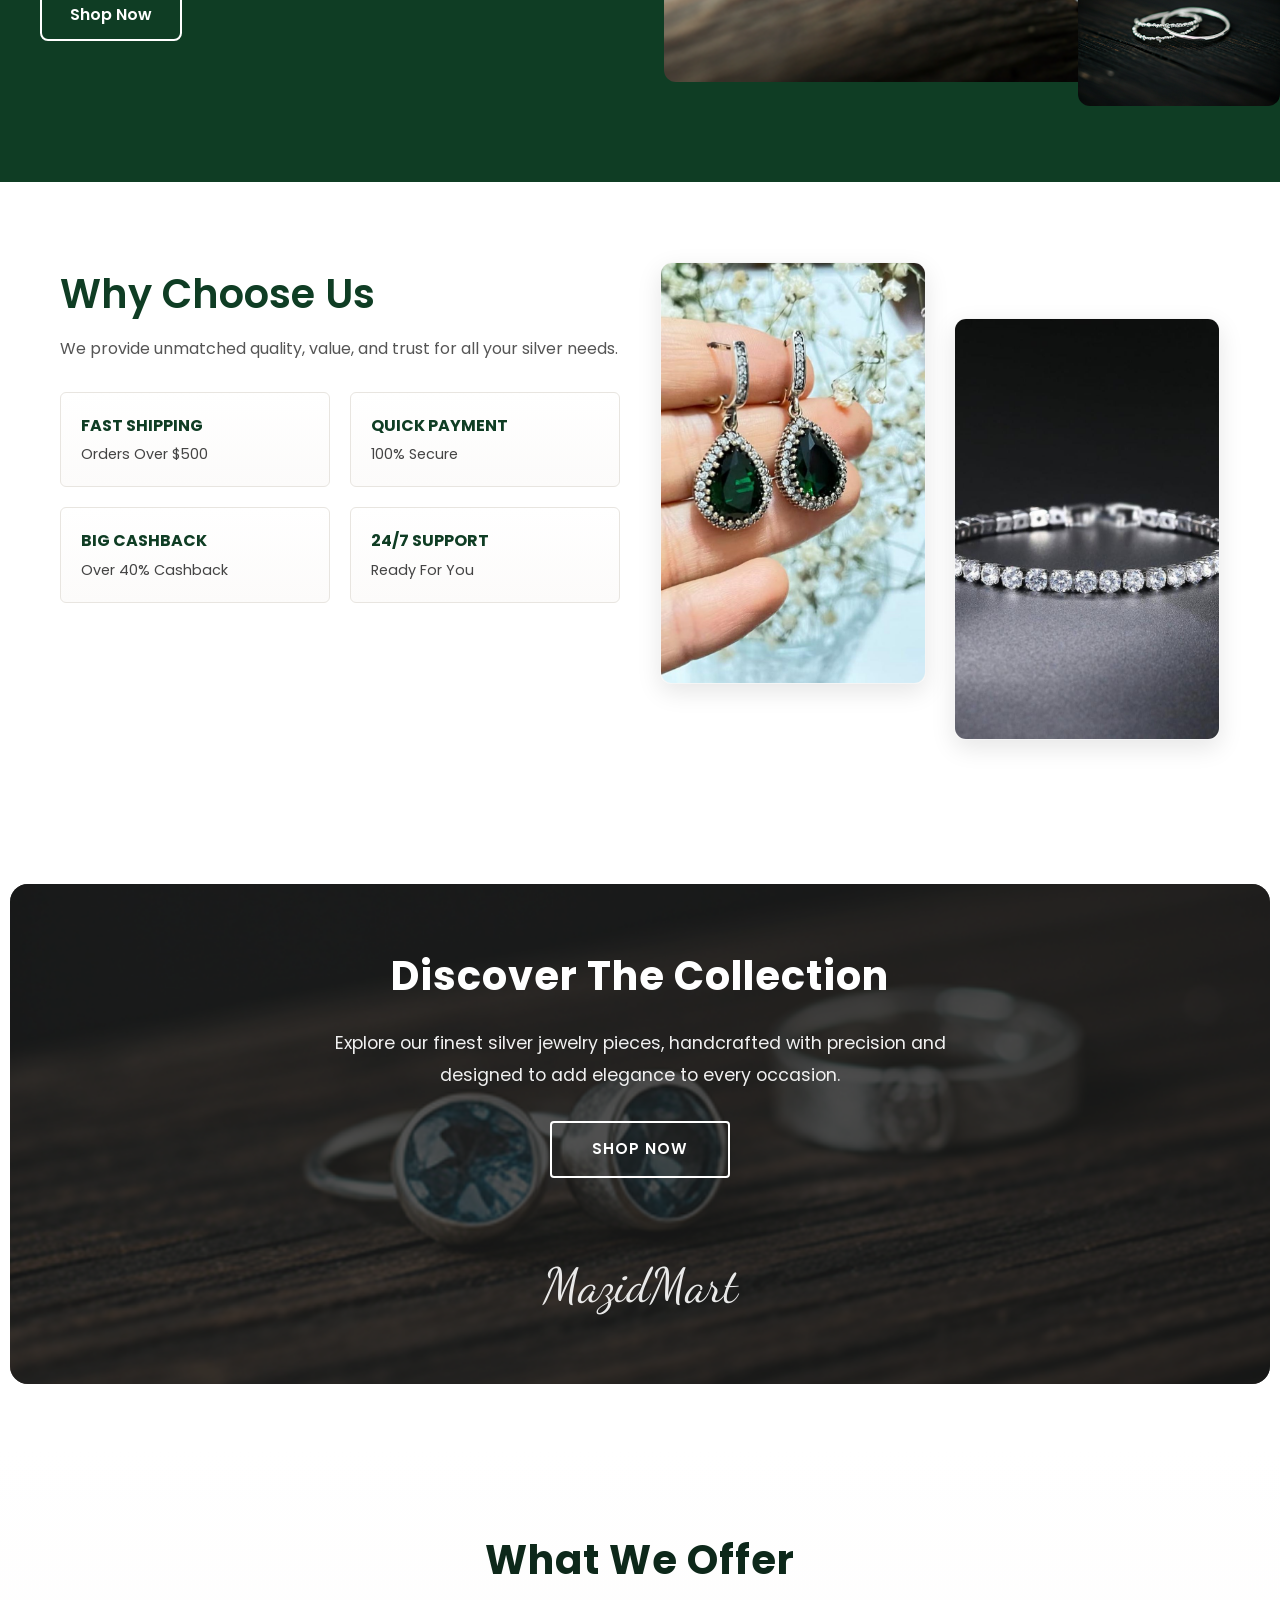
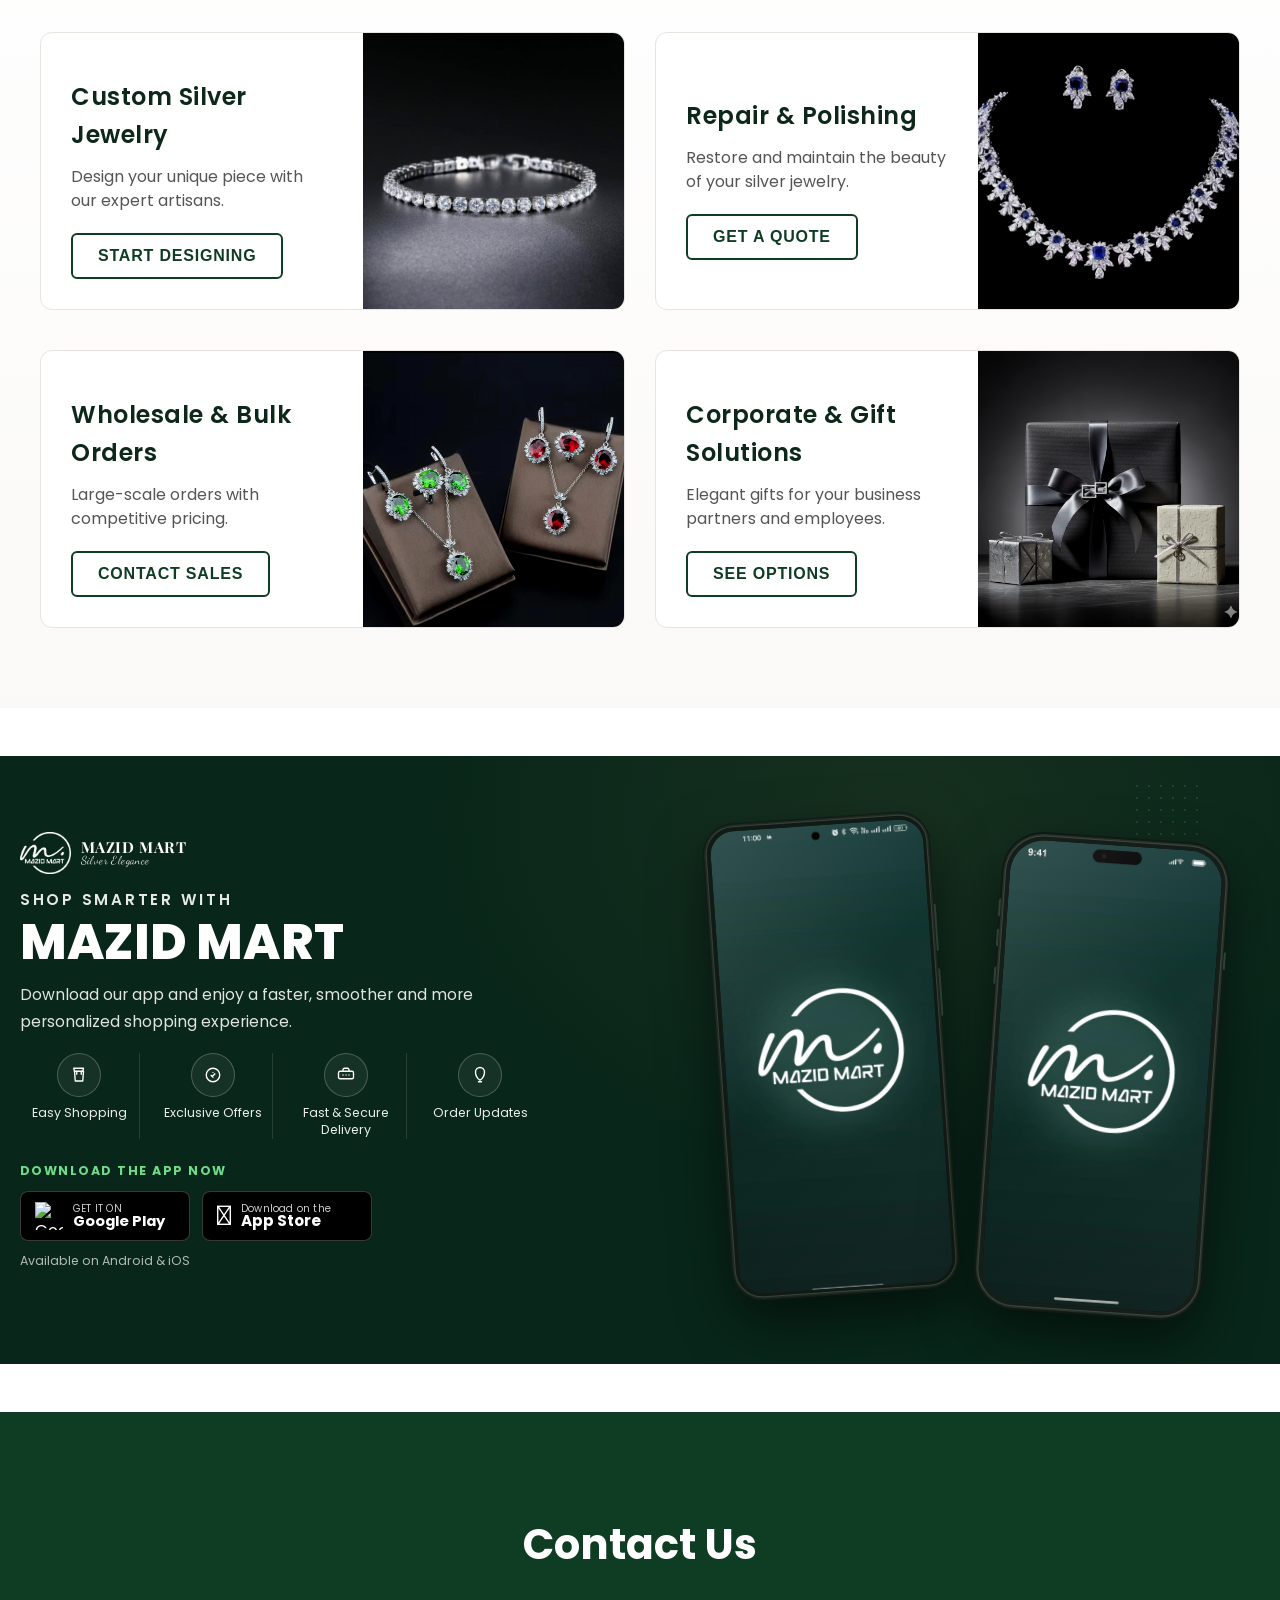
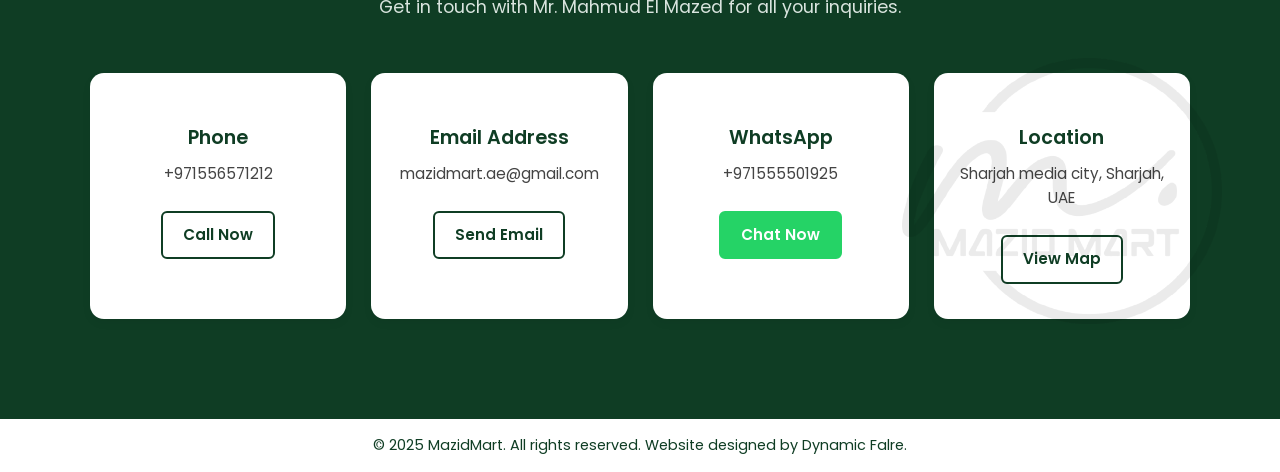
==== commit 9174bd77: "feat: hero title global 'Modern Men's Luxury' as requested - js/lang.js en/ar hero_title set to Mode" ====
--- a/index.html
+++ b/index.html
@@ -19,8 +19,8 @@
   <link rel="stylesheet" href="css/contact.css">
   <link rel="stylesheet" href="css/action_buttons.css">
   <link rel="stylesheet" href="css/footer.css">
-  <link rel="stylesheet" href="css/catalog.css">
-  <link rel="stylesheet" href="css/landing.css?v=1.5">
+  <link rel="stylesheet" href="css/catalog.css?v=1.6">
+  <link rel="stylesheet" href="css/landing.css?v=1.6">
 
   <link href="https://fonts.googleapis.com/css2?family=Cairo:wght@400;600;700&family=Poppins:wght@400;600;700&family=Playfair+Display:wght@600;700&family=Dancing+Script:wght@700&display=swap" rel="stylesheet">
 
@@ -67,7 +67,7 @@
     </div>
     <div class="hero-content">
       <div class="hero-eyebrow"><i></i> <span>Since 2009 • Sharjah, UAE</span></div>
-      <h1 data-key="hero_title">MazidMart — <span>Crafted Silver</span> Elegance</h1>
+      <h1 data-key="hero_title">Modern Men's Luxury</h1>
       <p data-key="hero_desc">Authentic 925 silver jewelry, handcrafted in the UAE. Explore live collections, premium gift boxes & bespoke services.</p>
       <div class="hero-ctas">
         <a href="#work" class="hero-btn" data-key="hero_btn">Explore Collections →</a>
@@ -394,9 +394,6 @@
       </div>
   </section>
 
-  <!-- Silver ticker (optional) -->
-  <div id="silverTicker" class="silver-ticker" aria-live="polite"></div>
-
   <!-- Image Slider Modal -->
   <div id="imageModal" class="modal-slider">
     <span class="close-btn">&times;</span>
@@ -426,6 +423,6 @@
   <script src="js/animation.js" defer></script>
   <script src="js/work_slider.js" defer></script>
   <script src="js/catalog.js" defer></script>
-  <script src="js/home.js?v=1.3" defer></script>
+  <script src="js/home.js?v=1.6" defer></script>
 </body>
 </html>
--- a/css/catalog.css
+++ b/css/catalog.css
@@ -107,26 +107,8 @@
 .modal-slider .slider-caption { display:flex; align-items:center; justify-content:space-between; gap:12px; }
 .modal-slider .catalog-close-hint { font-size:0.75rem; color:#6b7280; }
 
-/* silver ticker */
-.silver-ticker {
-  position: fixed;
-  top: var(--header-h);
-  left:0;
-  right:0;
-  z-index: 900;
-  background: linear-gradient(90deg, var(--color-primary), var(--color-primary-600));
-  color:#fff;
-  font-size: 0.8rem;
-  padding: 6px 16px;
-  display:flex;
-  align-items:center;
-  justify-content:center;
-  gap:10px;
-  transform: translateY(-100%);
-  transition: transform .3s var(--ease);
-}
-.silver-ticker.show { transform: translateY(0); }
-.silver-ticker strong { color: var(--color-accent); }
+/* silver ticker disabled to prevent green bar under header */
+.silver-ticker { display: none !important; }
 
 /* refine work grid breakpoints unified */
 @media (max-width: 1280px) { .product-modal-grid{grid-template-columns: repeat(3,1fr);} }
